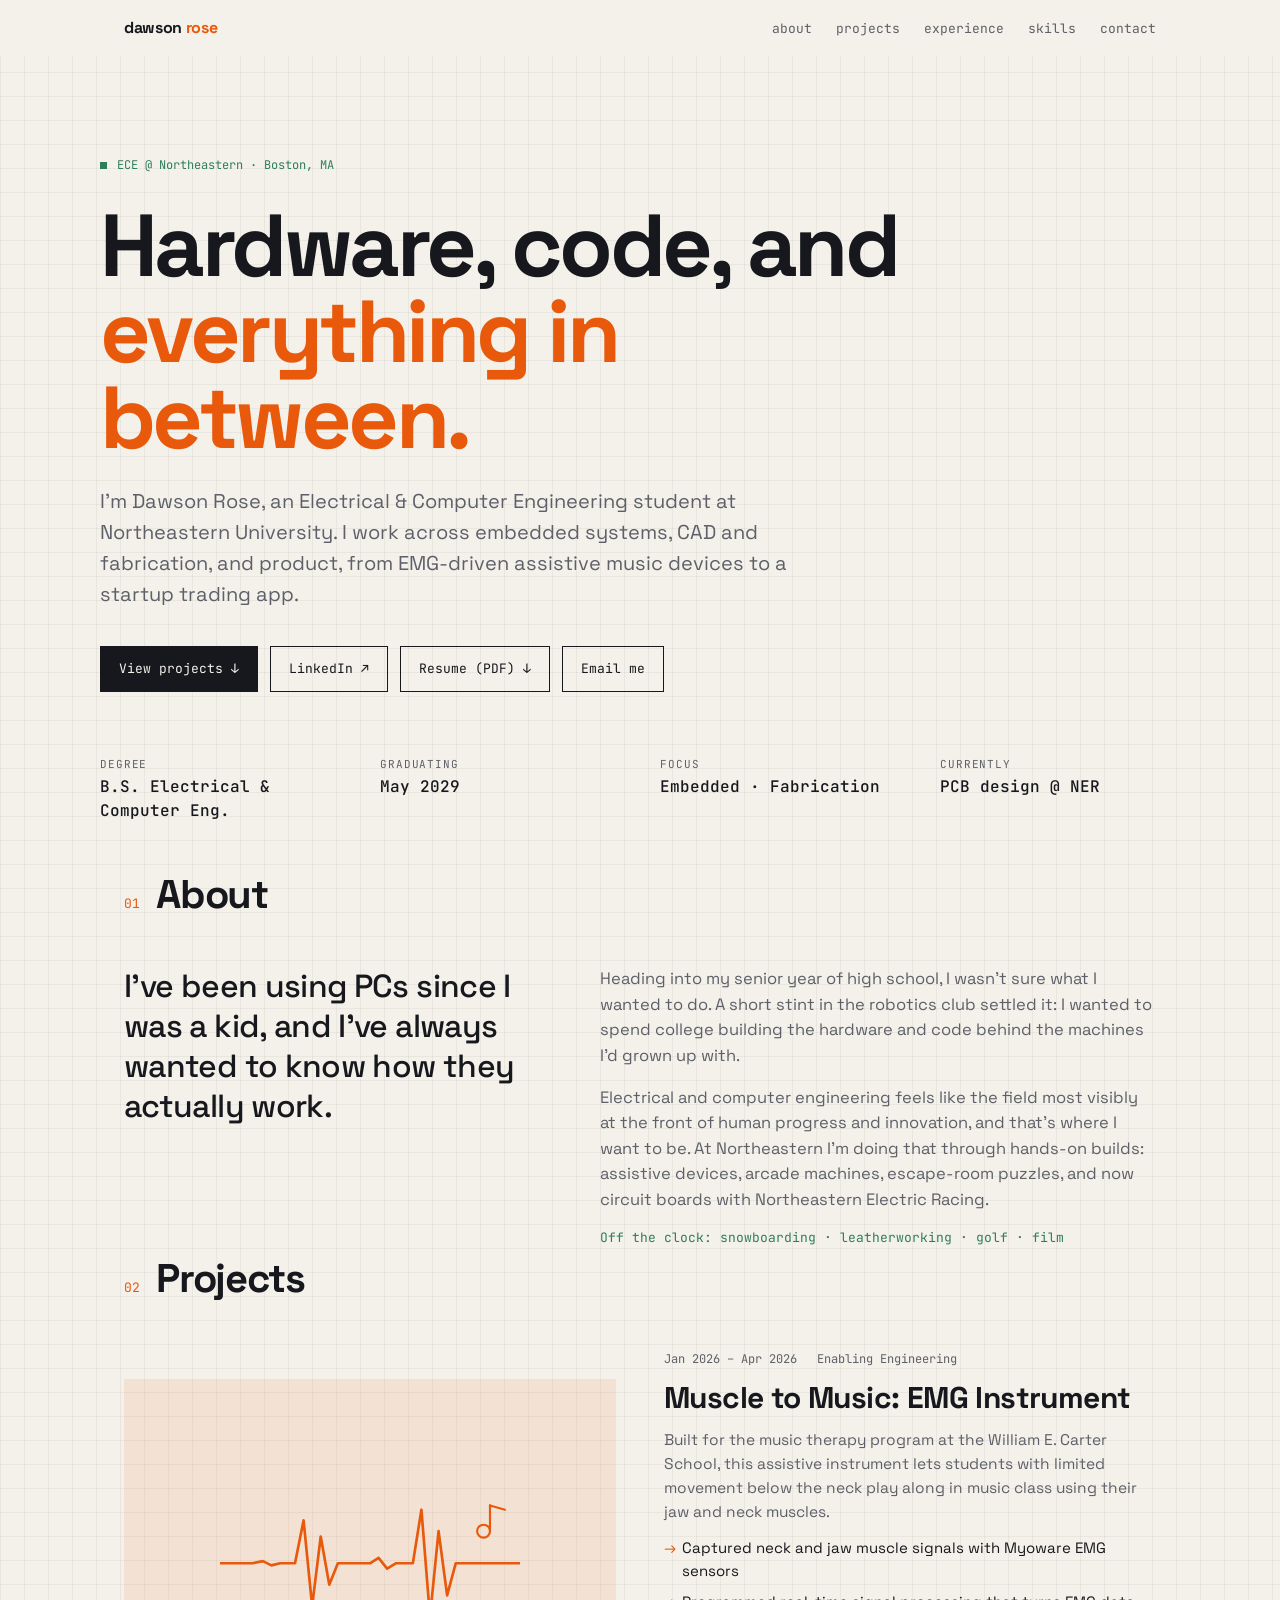
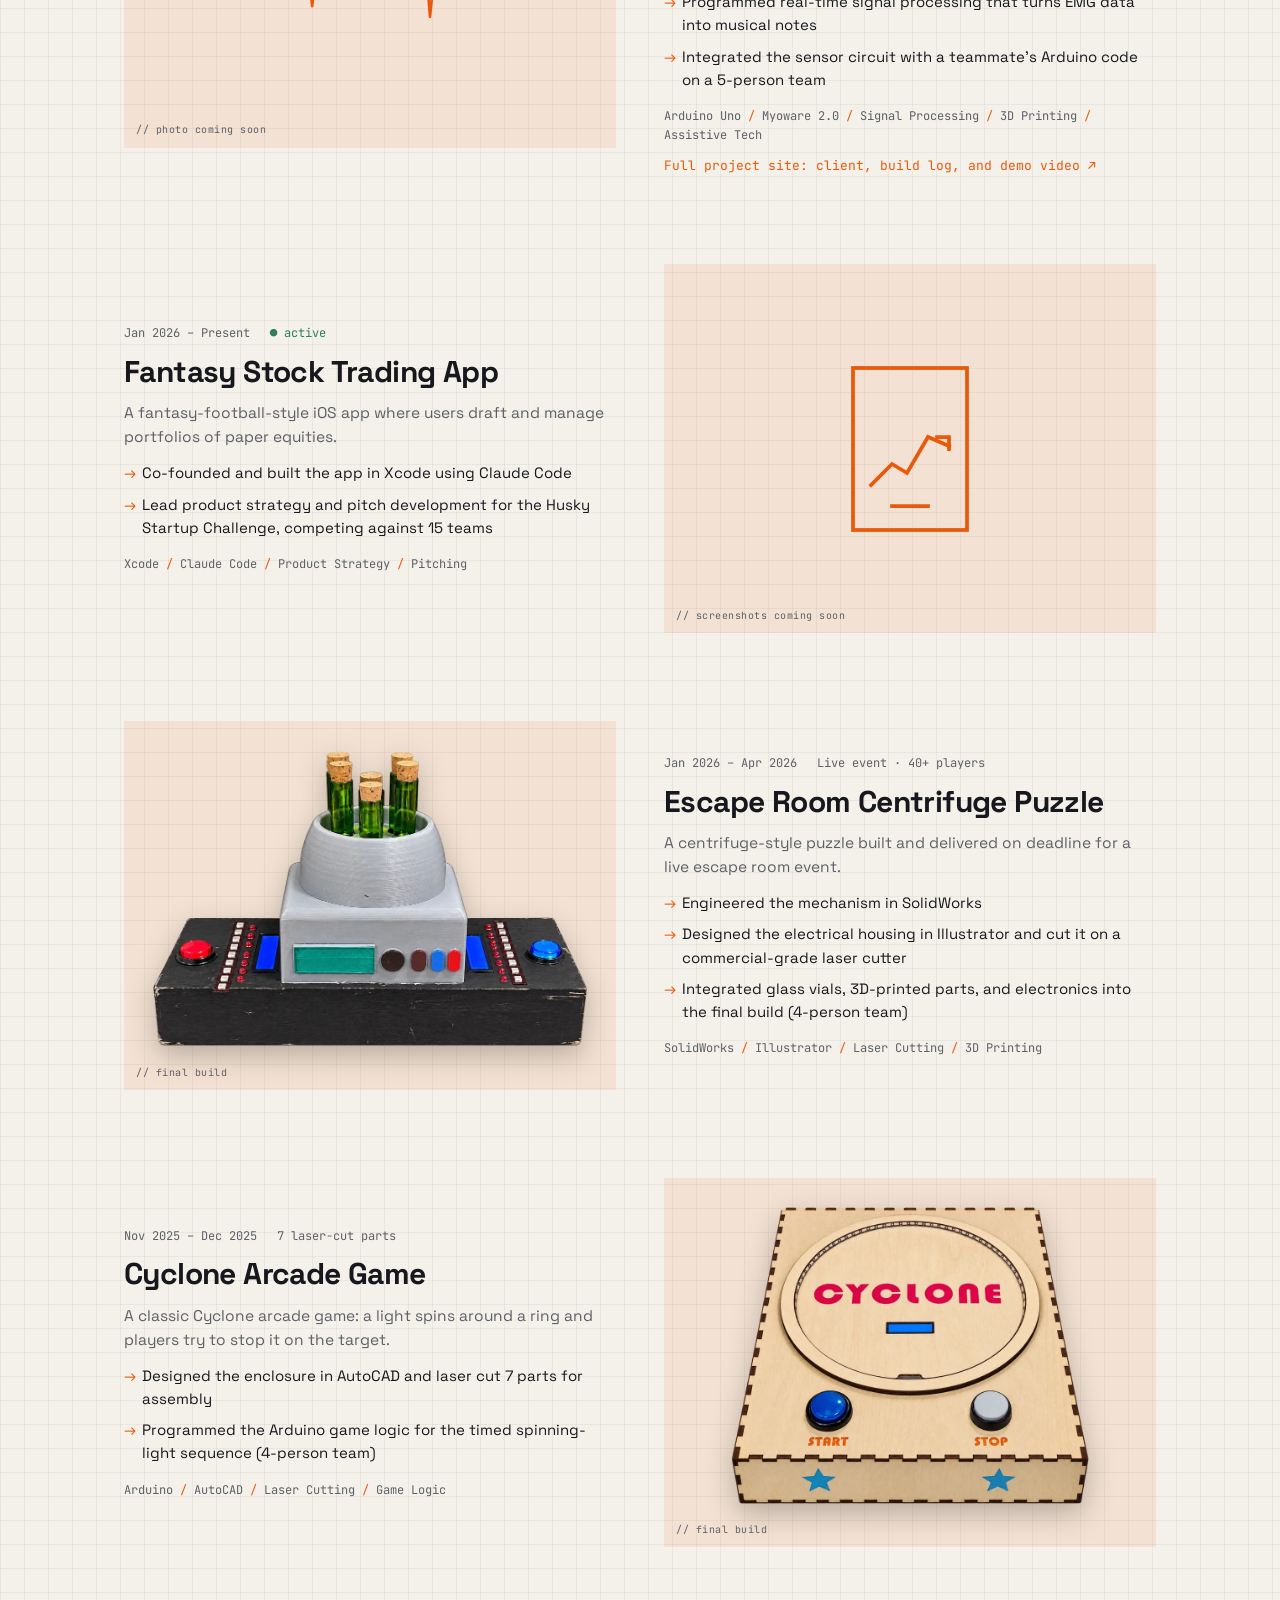
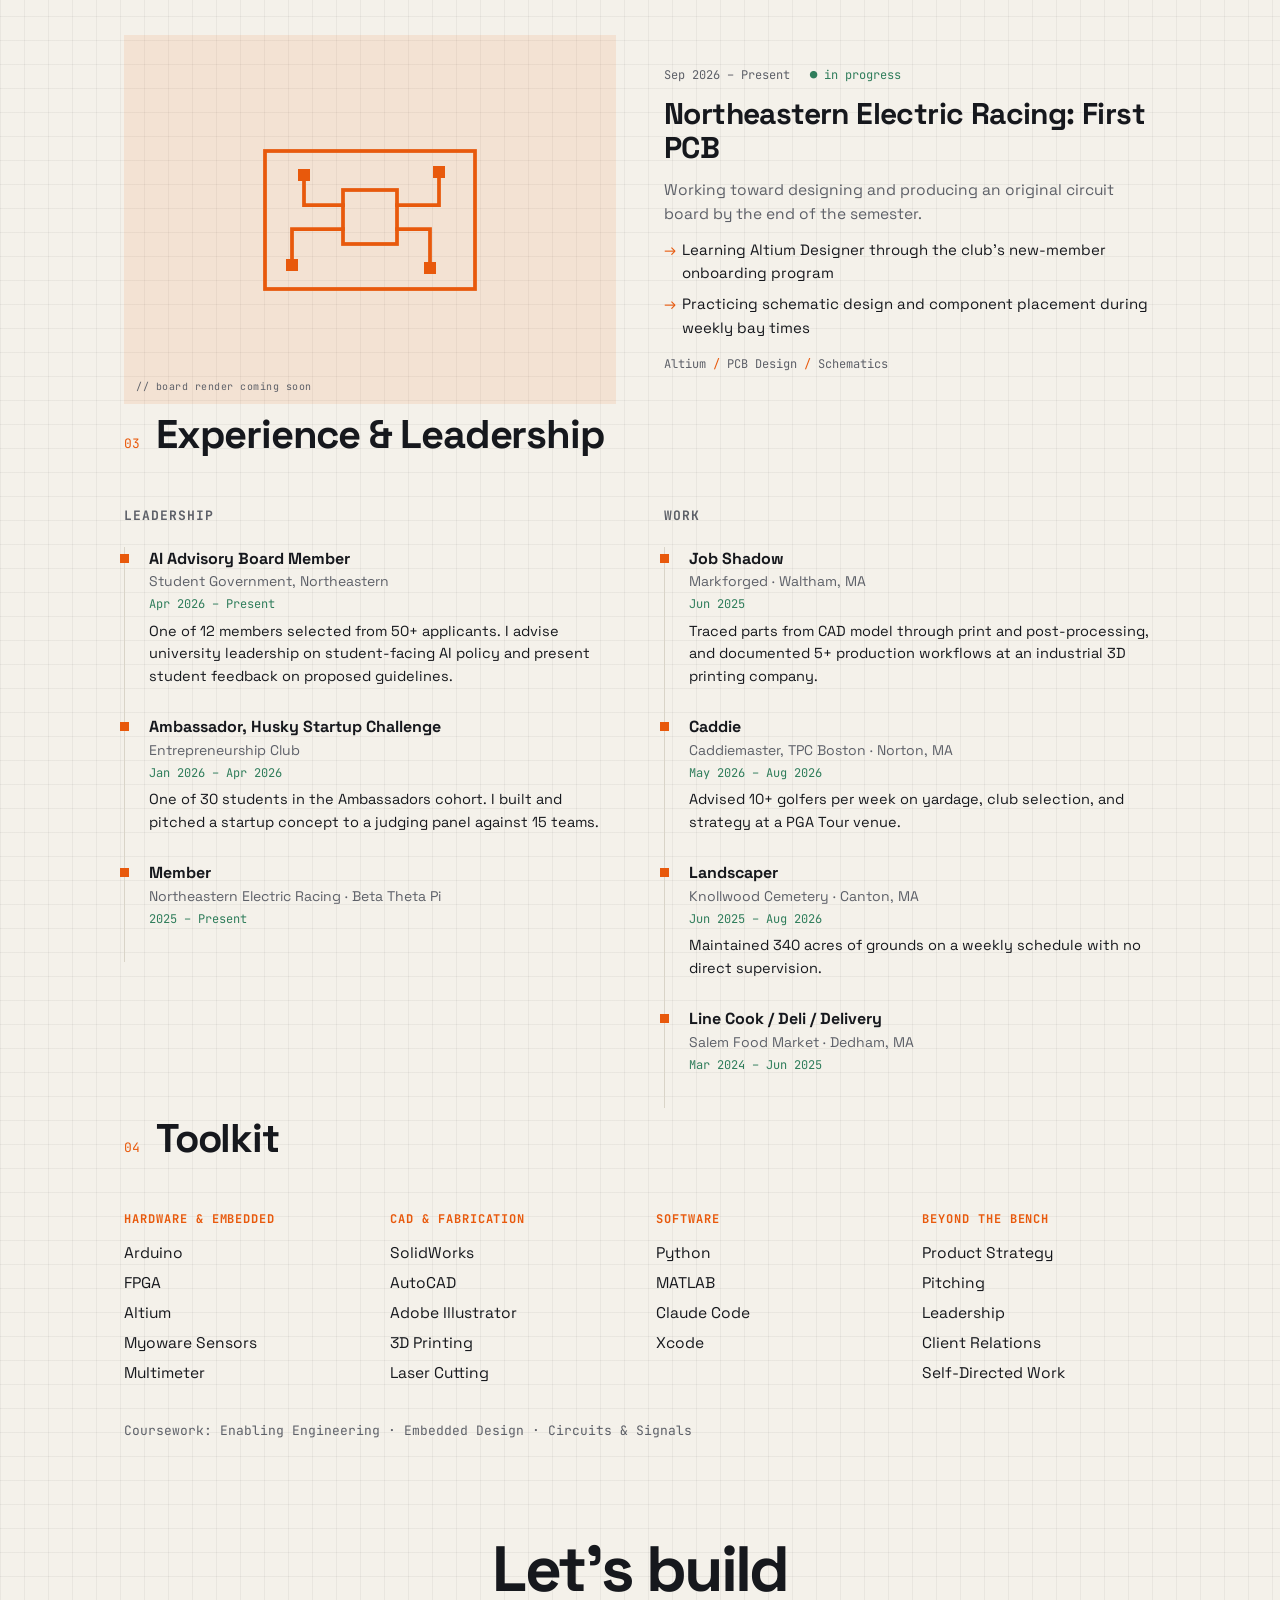
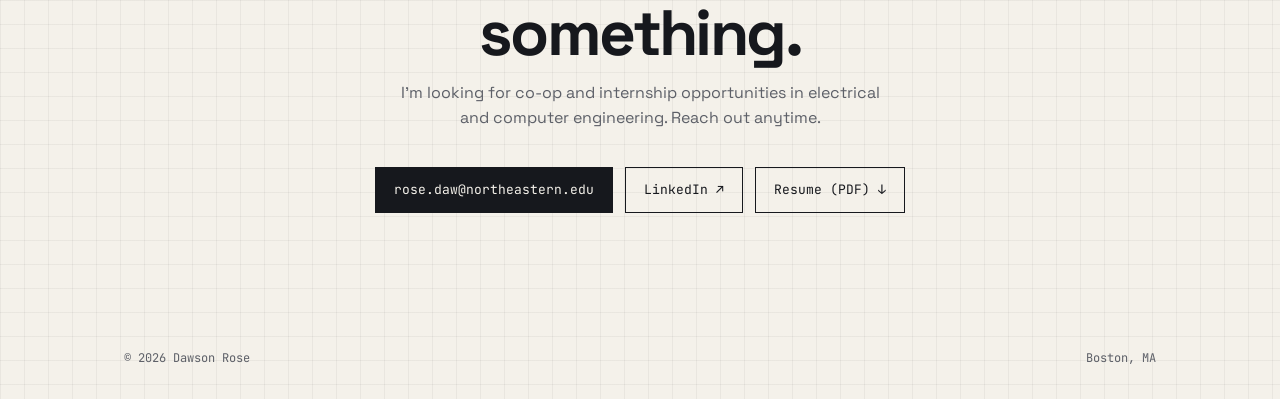
==== index.html @ 271b90ef "Replace centrifuge photo with a clean product shot Co-Authored-By: Claude Opus 5.5 <noreply@anthropi" ====
<!doctype html>
<html lang="en">
<head>
<meta charset="utf-8">
<meta name="viewport" content="width=device-width, initial-scale=1">
<title>Dawson Rose — Portfolio</title>
<meta name="description" content="Dawson Rose — Electrical & Computer Engineering student at Northeastern University. Projects in embedded systems, fabrication, and product.">
<link rel="preconnect" href="https://fonts.googleapis.com">
<link rel="preconnect" href="https://fonts.gstatic.com" crossorigin>
<link href="https://fonts.googleapis.com/css2?family=Space+Grotesk:wght@400;500;700&family=JetBrains+Mono:wght@400;500&display=swap" rel="stylesheet">
<style>
  :root {
    --paper: #f4f1ea;
    --ink: #16181d;
    --muted: #5d6068;
    --line: #d9d4c8;
    --grid: rgba(22, 24, 29, 0.05);
    --accent: #e8590c;
    --accent-soft: rgba(232, 89, 12, 0.1);
    --trace: #2f7d5b;
  }
  @media (prefers-color-scheme: dark) {
    :root {
      --paper: #121418;
      --ink: #ece9e2;
      --muted: #9a9ca3;
      --line: #2a2d34;
      --grid: rgba(236, 233, 226, 0.04);
      --accent: #ff7a2e;
      --accent-soft: rgba(255, 122, 46, 0.12);
      --trace: #5cc495;
    }
  }

  * { box-sizing: border-box; margin: 0; padding: 0; border-radius: 0; }
  html { scroll-behavior: smooth; }
  body {
    font-family: "Space Grotesk", system-ui, sans-serif;
    color: var(--ink);
    background-color: var(--paper);
    background-image:
      linear-gradient(var(--grid) 1px, transparent 1px),
      linear-gradient(90deg, var(--grid) 1px, transparent 1px);
    background-size: 24px 24px;
    line-height: 1.55;
    -webkit-font-smoothing: antialiased;
  }
  .mono { font-family: "JetBrains Mono", ui-monospace, monospace; }
  a { color: inherit; }
  .wrap { max-width: 1080px; margin: 0 auto; padding: 0 24px; }

  /* Nav */
  nav {
    position: sticky; top: 0; z-index: 10;
    background: color-mix(in srgb, var(--paper) 88%, transparent);
    backdrop-filter: blur(8px);
  }
  nav .wrap { display: flex; justify-content: space-between; align-items: center; height: 56px; }
  nav .logo { font-weight: 700; text-decoration: none; letter-spacing: -0.02em; }
  nav .logo span { color: var(--accent); }
  nav ul { list-style: none; display: flex; gap: 24px; }
  nav ul a { text-decoration: none; font-size: 13px; color: var(--muted); }
  nav ul a:hover { color: var(--accent); }

  /* Hero */
  .hero { padding: 96px 0 40px; }
  .tag { display: inline-flex; align-items: center; gap: 10px; font-size: 12px; color: var(--trace); margin-bottom: 28px; }
  .tag::before { content: ""; width: 7px; height: 7px; background: var(--trace); animation: blink 2s infinite; }
  @keyframes blink { 50% { opacity: 0.25; } }
  h1 {
    font-size: clamp(44px, 8vw, 88px); line-height: 0.98;
    letter-spacing: -0.04em; font-weight: 700; max-width: 14ch;
  }
  h1 em { font-style: normal; color: var(--accent); }
  .hero p.lede { font-size: clamp(17px, 2vw, 20px); color: var(--muted); max-width: 58ch; margin-top: 24px; }
  .cta { display: flex; flex-wrap: wrap; gap: 12px; margin-top: 36px; }
  .btn {
    font-family: "JetBrains Mono", monospace; font-size: 13px;
    padding: 12px 18px; border: 1.5px solid var(--ink);
    text-decoration: none; transition: transform .15s, box-shadow .15s;
  }
  .btn.primary { background: var(--ink); color: var(--paper); }
  .btn:hover { transform: translate(-2px, -2px); box-shadow: 3px 3px 0 var(--accent); }

  .specs { display: grid; grid-template-columns: repeat(auto-fit, minmax(170px, 1fr)); gap: 20px 40px; margin-top: 64px; }
  .specs dt { font-size: 11px; text-transform: uppercase; letter-spacing: .08em; color: var(--muted); }
  .specs dd { font-weight: 500; margin-top: 2px; }

  /* Sections: no dividers, the heading carries each transition */
  section { padding: 64px 0; }
  .sec-head { display: flex; align-items: baseline; gap: 16px; margin-bottom: 40px; }
  .sec-head .num { color: var(--accent); font-size: 13px; }
  .sec-head h2 { font-size: clamp(28px, 4vw, 40px); letter-spacing: -0.03em; }

  /* About */
  .about { display: grid; grid-template-columns: 1fr 1.3fr; gap: 48px; align-items: start; }
  .about-lead { font-size: clamp(24px, 3vw, 32px); line-height: 1.25; letter-spacing: -0.02em; font-weight: 500; }
  .about-body { display: flex; flex-direction: column; gap: 16px; color: var(--muted); font-size: 16.5px; }
  .about-off { font-size: 13px; color: var(--trace); }

  /* Projects: open rows that alternate image side */
  .projects { display: flex; flex-direction: column; gap: 88px; }
  .project { display: grid; grid-template-columns: 1fr 1fr; gap: 48px; align-items: center; }
  .project:nth-child(even) .visual { order: 2; }

  .visual {
    aspect-ratio: 4 / 3; position: relative;
    background: var(--accent-soft);
    display: grid; place-items: center; overflow: hidden;
  }
  .visual svg { width: 62%; max-width: 300px; height: auto; color: var(--accent); }
  .visual img.photo {
    position: absolute; inset: 0; width: 100%; height: 100%; object-fit: contain; padding: 20px 20px 34px;
    filter: drop-shadow(0 10px 14px rgba(0, 0, 0, 0.25));
  }
  .visual .ph {
    position: absolute; bottom: 10px; left: 12px;
    font-size: 10px; color: var(--muted); letter-spacing: .05em;
  }

  .body { display: flex; flex-direction: column; gap: 12px; }
  .meta { display: flex; gap: 20px; font-size: 12px; color: var(--muted); }
  .meta .status { color: var(--trace); }
  .project h3 { font-size: clamp(24px, 3vw, 30px); letter-spacing: -0.02em; line-height: 1.15; }
  .project p { color: var(--muted); font-size: 15.5px; }
  .project ul { list-style: none; display: flex; flex-direction: column; gap: 8px; font-size: 15px; }
  .project li { padding-left: 18px; position: relative; }
  .project li::before { content: "→"; position: absolute; left: 0; color: var(--accent); }
  .tools { font-size: 12px; color: var(--muted); padding-top: 4px; }
  .tools span + span::before { content: " / "; color: var(--accent); }

  .more { font-size: 13px; color: var(--accent); text-decoration: none; }
  .more:hover { text-decoration: underline; }

  /* Timeline */
  .cols { display: grid; grid-template-columns: 1fr 1fr; gap: 48px; }
  .cols h3.col-title { font-size: 13px; text-transform: uppercase; letter-spacing: .08em; color: var(--muted); margin-bottom: 20px; }
  .timeline { list-style: none; border-left: 1.5px solid var(--line); }
  .timeline li { position: relative; padding: 0 0 28px 24px; }
  .timeline li::before {
    content: ""; position: absolute; left: -5.5px; top: 7px;
    width: 9px; height: 9px; background: var(--accent);
  }
  .timeline .role { font-weight: 700; }
  .timeline .org { color: var(--muted); font-size: 14px; }
  .timeline .when { font-size: 12px; color: var(--trace); margin: 2px 0 6px; }
  .timeline p { font-size: 14.5px; }

  /* Skills */
  .skills { display: grid; grid-template-columns: repeat(4, 1fr); gap: 32px; }
  .skills h3 { font-size: 12px; text-transform: uppercase; letter-spacing: .08em; color: var(--accent); margin-bottom: 12px; }
  .skills ul { list-style: none; display: flex; flex-direction: column; gap: 6px; font-size: 15.5px; }

  /* Contact */
  .contact { text-align: center; padding: 96px 0 112px; }
  .contact h2 { font-size: clamp(36px, 6vw, 64px); letter-spacing: -0.04em; line-height: 1; }
  .contact p { color: var(--muted); margin: 16px auto 32px; max-width: 48ch; }
  .contact .cta { justify-content: center; }
  footer { padding: 24px 0 32px; font-size: 12px; color: var(--muted); }
  footer .wrap { display: flex; justify-content: space-between; flex-wrap: wrap; gap: 8px; }

  /* Reveal */
  .reveal { opacity: 0; transform: translateY(16px); transition: opacity .6s, transform .6s; }
  .reveal.in { opacity: 1; transform: none; }
  @media (prefers-reduced-motion: reduce) {
    .reveal { opacity: 1; transform: none; transition: none; }
    .tag::before { animation: none; }
  }

  @media (max-width: 760px) {
    nav ul { gap: 14px; }
    nav ul li.hide-sm { display: none; }
    .hero { padding: 64px 0 24px; }
    section { padding: 48px 0; }
    .cols, .about, .project { grid-template-columns: 1fr; }
    .about, .project { gap: 20px; }
    .projects { gap: 56px; }
    .project:nth-child(even) .visual { order: 0; }
    .specs { gap: 16px 32px; }
    .skills { grid-template-columns: repeat(2, 1fr); gap: 28px 20px; }
    .wrap { padding: 0 16px; }
  }
</style>
</head>
<body>

<nav>
  <div class="wrap">
    <a href="#top" class="logo">dawson <span>rose</span></a>
    <ul class="mono">
      <li class="hide-sm"><a href="#about">about</a></li>
      <li><a href="#projects">projects</a></li>
      <li class="hide-sm"><a href="#experience">experience</a></li>
      <li class="hide-sm"><a href="#skills">skills</a></li>
      <li><a href="#contact">contact</a></li>
    </ul>
  </div>
</nav>

<header class="hero wrap" id="top">
  <div class="tag mono">ECE @ Northeastern · Boston, MA</div>
  <h1>Hardware, code, and <em>everything in between.</em></h1>
  <p class="lede">I'm Dawson Rose, an Electrical &amp; Computer Engineering student at Northeastern University. I work across embedded systems, CAD and fabrication, and product, from EMG-driven assistive music devices to a startup trading app.</p>
  <div class="cta">
    <a class="btn primary" href="#projects">View projects ↓</a>
    <a class="btn" href="https://www.linkedin.com/in/dawson-rose-nu/" target="_blank" rel="noopener">LinkedIn ↗</a>
    <a class="btn" href="Dawson_Rose_Resume.pdf" target="_blank" rel="noopener">Resume (PDF) ↓</a>
    <a class="btn" href="mailto:rose.daw@northeastern.edu">Email me</a>
  </div>

  <dl class="specs mono">
    <div><dt>Degree</dt><dd>B.S. Electrical &amp; Computer Eng.</dd></div>
    <div><dt>Graduating</dt><dd>May 2029</dd></div>
    <div><dt>Focus</dt><dd>Embedded · Fabrication</dd></div>
    <div><dt>Currently</dt><dd>PCB design @ NER</dd></div>
  </dl>
</header>

<main>
<section id="about" class="wrap">
  <div class="sec-head"><span class="num mono">01</span><h2>About</h2></div>
  <div class="about reveal">
    <p class="about-lead">I've been using PCs since I was a kid, and I've always wanted to know how they actually work.</p>
    <div class="about-body">
      <p>Heading into my senior year of high school, I wasn't sure what I wanted to do. A short stint in the robotics club settled it: I wanted to spend college building the hardware and code behind the machines I'd grown up with.</p>
      <p>Electrical and computer engineering feels like the field most visibly at the front of human progress and innovation, and that's where I want to be. At Northeastern I'm doing that through hands-on builds: assistive devices, arcade machines, escape-room puzzles, and now circuit boards with Northeastern Electric Racing.</p>
      <p class="mono about-off">Off the clock: snowboarding · leatherworking · golf · film</p>
    </div>
  </div>
</section>

<section id="projects" class="wrap">
  <div class="sec-head"><span class="num mono">02</span><h2>Projects</h2></div>

  <div class="projects">

    <!-- EMG -->
    <article class="project reveal">
      <div class="visual">
        <!-- Replace with: <img class="photo" src="img/emg.jpg" alt="..."> -->
        <svg viewBox="0 0 280 120" fill="none" stroke="currentColor" stroke-width="2.5" stroke-linecap="round" stroke-linejoin="round" aria-hidden="true">
          <polyline points="0,60 30,60 40,58 48,62 56,60 70,60 78,20 86,100 94,35 102,80 110,60 140,60 148,55 156,65 164,60 180,60 188,10 196,110 204,30 212,90 220,60 250,60 280,60"/>
          <g stroke-width="2"><circle cx="246" cy="30" r="6"/><line x1="252" y1="30" x2="252" y2="6"/><line x1="252" y1="6" x2="266" y2="10"/></g>
        </svg>
        <span class="ph mono">// photo coming soon</span>
      </div>
      <div class="body">
        <div class="meta mono"><span>Jan 2026 – Apr 2026</span><span>Enabling Engineering</span></div>
        <h3>Muscle to Music: EMG Instrument</h3>
        <p>Built for the music therapy program at the William E. Carter School, this assistive instrument lets students with limited movement below the neck play along in music class using their jaw and neck muscles.</p>
        <ul>
          <li>Captured neck and jaw muscle signals with Myoware EMG sensors</li>
          <li>Programmed real-time signal processing that turns EMG data into musical notes</li>
          <li>Integrated the sensor circuit with a teammate's Arduino code on a 5-person team</li>
        </ul>
        <div class="tools mono"><span>Arduino Uno</span><span>Myoware 2.0</span><span>Signal Processing</span><span>3D Printing</span><span>Assistive Tech</span></div>
        <a class="more mono" href="https://sites.google.com/husky.neu.edu/muscletomusic/home" target="_blank" rel="noopener">Full project site: client, build log, and demo video ↗</a>
      </div>
    </article>

    <!-- Fantasy Stock -->
    <article class="project reveal">
      <div class="visual">
        <svg viewBox="0 0 200 120" fill="none" stroke="currentColor" stroke-width="2.5" stroke-linecap="square" stroke-linejoin="miter" aria-hidden="true">
          <rect x="62" y="6" width="76" height="108"/>
          <polyline points="74,84 88,70 98,76 112,52 126,58"/>
          <polyline points="118,52 126,52 126,60"/>
          <line x1="88" y1="98" x2="112" y2="98"/>
        </svg>
        <span class="ph mono">// screenshots coming soon</span>
      </div>
      <div class="body">
        <div class="meta mono"><span>Jan 2026 – Present</span><span class="status">● active</span></div>
        <h3>Fantasy Stock Trading App</h3>
        <p>A fantasy-football-style iOS app where users draft and manage portfolios of paper equities.</p>
        <ul>
          <li>Co-founded and built the app in Xcode using Claude Code</li>
          <li>Lead product strategy and pitch development for the Husky Startup Challenge, competing against 15 teams</li>
        </ul>
        <div class="tools mono"><span>Xcode</span><span>Claude Code</span><span>Product Strategy</span><span>Pitching</span></div>
      </div>
    </article>

    <!-- Centrifuge -->
    <article class="project reveal">
      <div class="visual">
        <img class="photo" src="img/centrifuge.webp" alt="Centrifuge puzzle: a gray 3D-printed centrifuge holding six corked green vials, on a control unit with a display and buttons, mounted on a black base with red and blue buttons and LED columns">
        <span class="ph mono">// final build</span>
      </div>
      <div class="body">
        <div class="meta mono"><span>Jan 2026 – Apr 2026</span><span>Live event · 40+ players</span></div>
        <h3>Escape Room Centrifuge Puzzle</h3>
        <p>A centrifuge-style puzzle built and delivered on deadline for a live escape room event.</p>
        <ul>
          <li>Engineered the mechanism in SolidWorks</li>
          <li>Designed the electrical housing in Illustrator and cut it on a commercial-grade laser cutter</li>
          <li>Integrated glass vials, 3D-printed parts, and electronics into the final build (4-person team)</li>
        </ul>
        <div class="tools mono"><span>SolidWorks</span><span>Illustrator</span><span>Laser Cutting</span><span>3D Printing</span></div>
      </div>
    </article>

    <!-- Cyclone -->
    <article class="project reveal">
      <div class="visual">
        <img class="photo" src="img/cyclone.webp" alt="Cyclone arcade game: a laser-cut wooden box with finger-jointed edges, a ring of LEDs around the CYCLONE logo, a small display, and blue Start and gray Stop buttons">
        <span class="ph mono">// final build</span>
      </div>
      <div class="body">
        <div class="meta mono"><span>Nov 2025 – Dec 2025</span><span>7 laser-cut parts</span></div>
        <h3>Cyclone Arcade Game</h3>
        <p>A classic Cyclone arcade game: a light spins around a ring and players try to stop it on the target.</p>
        <ul>
          <li>Designed the enclosure in AutoCAD and laser cut 7 parts for assembly</li>
          <li>Programmed the Arduino game logic for the timed spinning-light sequence (4-person team)</li>
        </ul>
        <div class="tools mono"><span>Arduino</span><span>AutoCAD</span><span>Laser Cutting</span><span>Game Logic</span></div>
      </div>
    </article>

    <!-- NER -->
    <article class="project reveal">
      <div class="visual">
        <svg viewBox="0 0 200 120" fill="none" stroke="currentColor" stroke-width="2.5" stroke-linecap="square" stroke-linejoin="miter" aria-hidden="true">
          <rect x="30" y="14" width="140" height="92"/>
          <rect x="82" y="40" width="36" height="36"/>
          <polyline points="82,50 56,50 56,30"/><polyline points="82,66 48,66 48,90"/>
          <polyline points="118,50 146,50 146,28"/><polyline points="118,66 140,66 140,92"/>
          <g fill="currentColor" stroke="none"><rect x="52" y="26" width="8" height="8"/><rect x="44" y="86" width="8" height="8"/><rect x="142" y="24" width="8" height="8"/><rect x="136" y="88" width="8" height="8"/></g>
        </svg>
        <span class="ph mono">// board render coming soon</span>
      </div>
      <div class="body">
        <div class="meta mono"><span>Sep 2026 – Present</span><span class="status">● in progress</span></div>
        <h3>Northeastern Electric Racing: First PCB</h3>
        <p>Working toward designing and producing an original circuit board by the end of the semester.</p>
        <ul>
          <li>Learning Altium Designer through the club's new-member onboarding program</li>
          <li>Practicing schematic design and component placement during weekly bay times</li>
        </ul>
        <div class="tools mono"><span>Altium</span><span>PCB Design</span><span>Schematics</span></div>
      </div>
    </article>

  </div>
</section>

<section id="experience" class="wrap">
  <div class="sec-head"><span class="num mono">03</span><h2>Experience &amp; Leadership</h2></div>
  <div class="cols">
    <div class="reveal">
      <h3 class="col-title mono">Leadership</h3>
      <ul class="timeline">
        <li>
          <div class="role">AI Advisory Board Member</div>
          <div class="org">Student Government, Northeastern</div>
          <div class="when mono">Apr 2026 – Present</div>
          <p>One of 12 members selected from 50+ applicants. I advise university leadership on student-facing AI policy and present student feedback on proposed guidelines.</p>
        </li>
        <li>
          <div class="role">Ambassador, Husky Startup Challenge</div>
          <div class="org">Entrepreneurship Club</div>
          <div class="when mono">Jan 2026 – Apr 2026</div>
          <p>One of 30 students in the Ambassadors cohort. I built and pitched a startup concept to a judging panel against 15 teams.</p>
        </li>
        <li>
          <div class="role">Member</div>
          <div class="org">Northeastern Electric Racing · Beta Theta Pi</div>
          <div class="when mono">2025 – Present</div>
        </li>
      </ul>
    </div>
    <div class="reveal">
      <h3 class="col-title mono">Work</h3>
      <ul class="timeline">
        <li>
          <div class="role">Job Shadow</div>
          <div class="org">Markforged · Waltham, MA</div>
          <div class="when mono">Jun 2025</div>
          <p>Traced parts from CAD model through print and post-processing, and documented 5+ production workflows at an industrial 3D printing company.</p>
        </li>
        <li>
          <div class="role">Caddie</div>
          <div class="org">Caddiemaster, TPC Boston · Norton, MA</div>
          <div class="when mono">May 2026 – Aug 2026</div>
          <p>Advised 10+ golfers per week on yardage, club selection, and strategy at a PGA Tour venue.</p>
        </li>
        <li>
          <div class="role">Landscaper</div>
          <div class="org">Knollwood Cemetery · Canton, MA</div>
          <div class="when mono">Jun 2025 – Aug 2026</div>
          <p>Maintained 340 acres of grounds on a weekly schedule with no direct supervision.</p>
        </li>
        <li>
          <div class="role">Line Cook / Deli / Delivery</div>
          <div class="org">Salem Food Market · Dedham, MA</div>
          <div class="when mono">Mar 2024 – Jun 2025</div>
        </li>
      </ul>
    </div>
  </div>
</section>

<section id="skills" class="wrap">
  <div class="sec-head"><span class="num mono">04</span><h2>Toolkit</h2></div>
  <div class="skills reveal">
    <div>
      <h3 class="mono">Hardware &amp; Embedded</h3>
      <ul><li>Arduino</li><li>FPGA</li><li>Altium</li><li>Myoware Sensors</li><li>Multimeter</li></ul>
    </div>
    <div>
      <h3 class="mono">CAD &amp; Fabrication</h3>
      <ul><li>SolidWorks</li><li>AutoCAD</li><li>Adobe Illustrator</li><li>3D Printing</li><li>Laser Cutting</li></ul>
    </div>
    <div>
      <h3 class="mono">Software</h3>
      <ul><li>Python</li><li>MATLAB</li><li>Claude Code</li><li>Xcode</li></ul>
    </div>
    <div>
      <h3 class="mono">Beyond the Bench</h3>
      <ul><li>Product Strategy</li><li>Pitching</li><li>Leadership</li><li>Client Relations</li><li>Self-Directed Work</li></ul>
    </div>
  </div>
  <p class="mono" style="margin-top:36px;font-size:13px;color:var(--muted)">Coursework: Enabling Engineering · Embedded Design · Circuits &amp; Signals</p>
</section>

<section id="contact" class="contact wrap">
  <h2>Let's build<br>something.</h2>
  <p>I'm looking for co-op and internship opportunities in electrical and computer engineering. Reach out anytime.</p>
  <div class="cta">
    <a class="btn primary" href="mailto:rose.daw@northeastern.edu">rose.daw@northeastern.edu</a>
    <a class="btn" href="https://www.linkedin.com/in/dawson-rose-nu/" target="_blank" rel="noopener">LinkedIn ↗</a>
    <a class="btn" href="Dawson_Rose_Resume.pdf" target="_blank" rel="noopener">Resume (PDF) ↓</a>
  </div>
</section>
</main>

<footer>
  <div class="wrap mono"><span>© 2026 Dawson Rose</span><span>Boston, MA</span></div>
</footer>

<script>
  // Fade sections in on scroll
  const io = new IntersectionObserver(entries => {
    entries.forEach(e => { if (e.isIntersecting) { e.target.classList.add('in'); io.unobserve(e.target); } });
  }, { threshold: 0.12 });
  document.querySelectorAll('.reveal').forEach(el => io.observe(el));
</script>
</body>
</html>
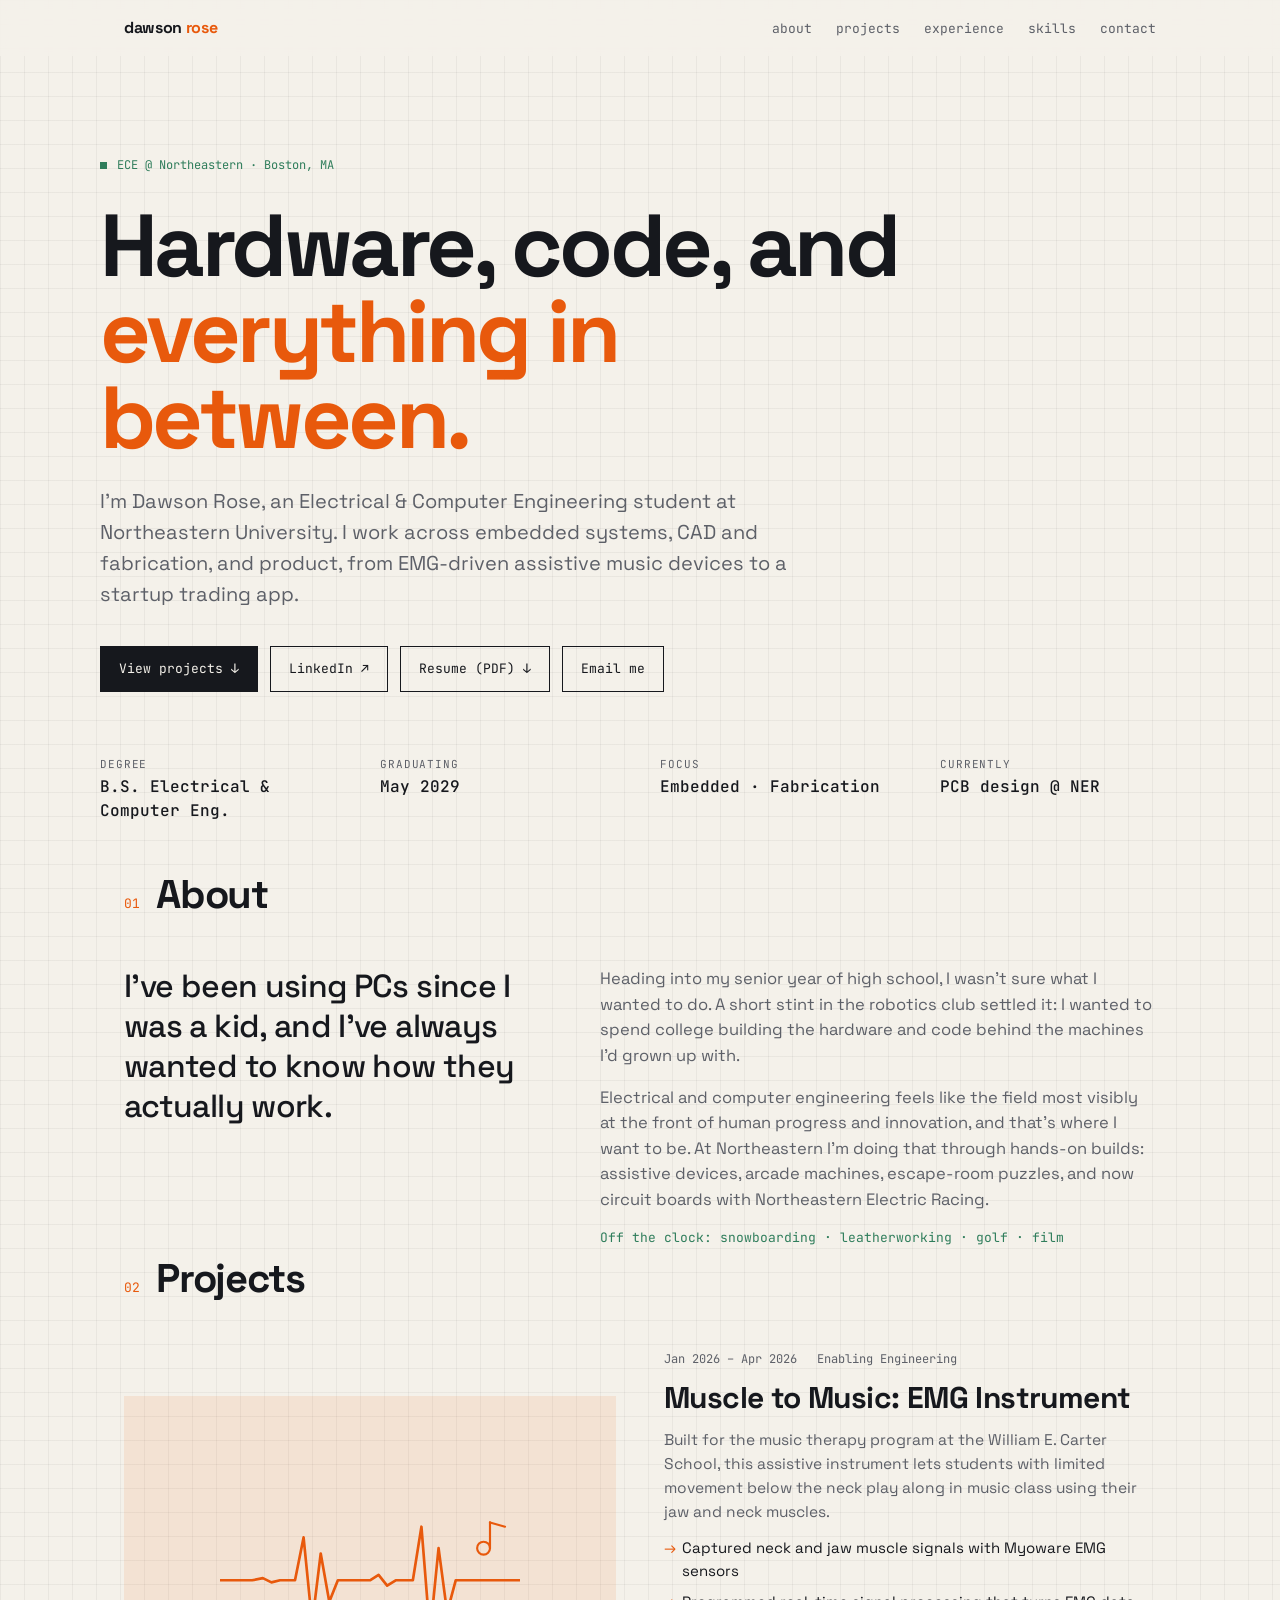
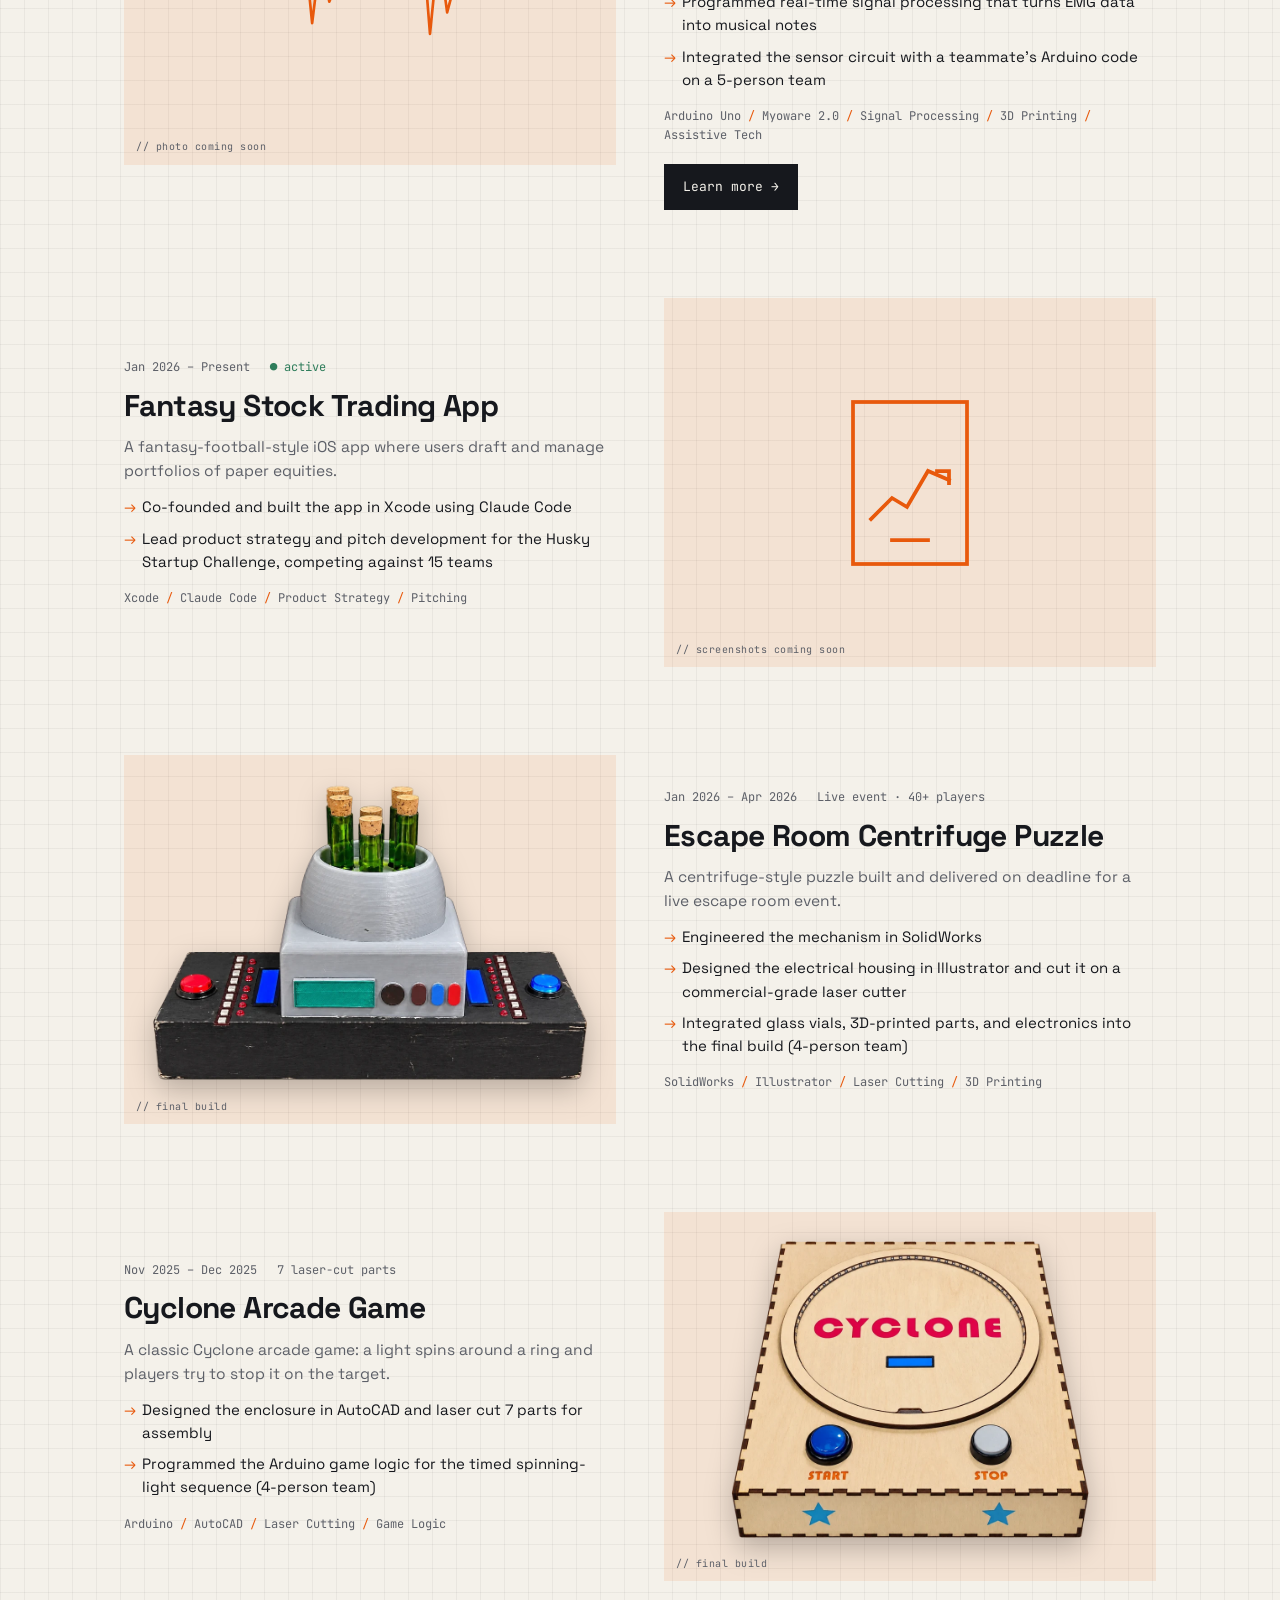
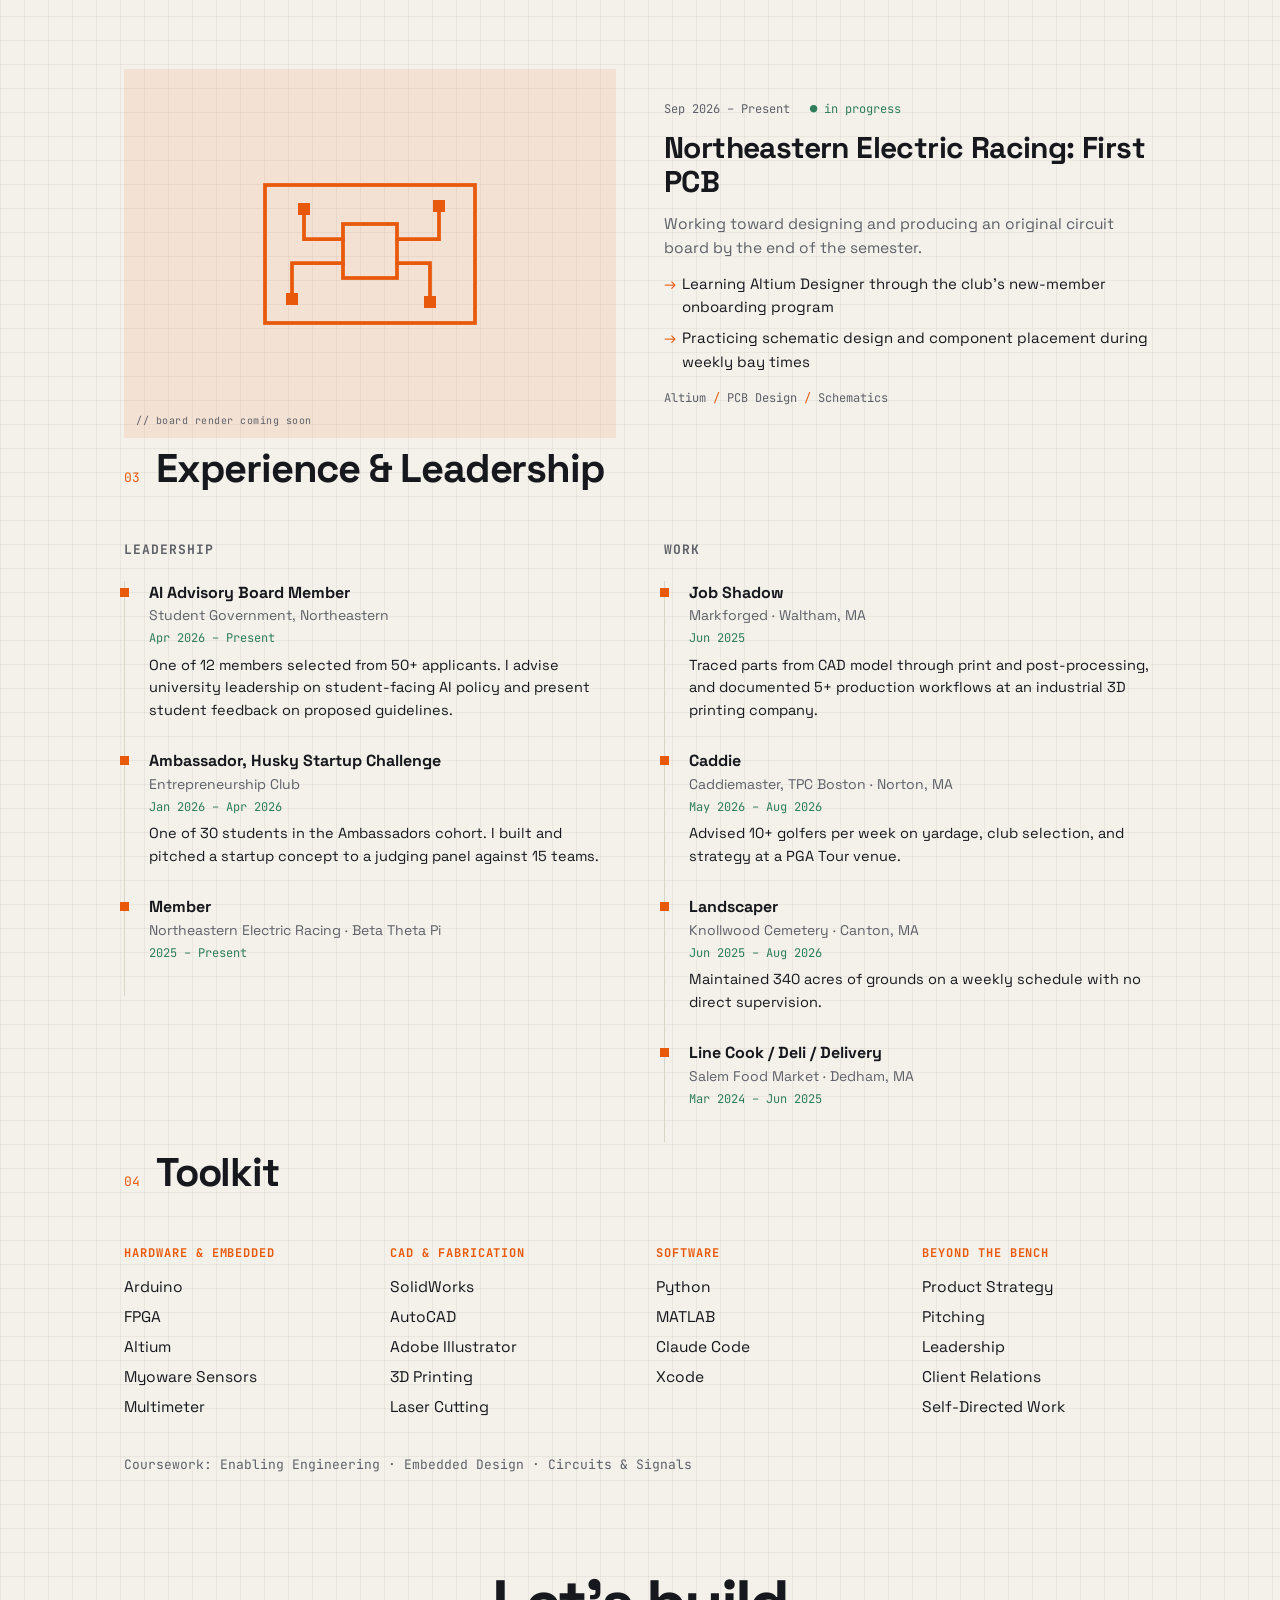
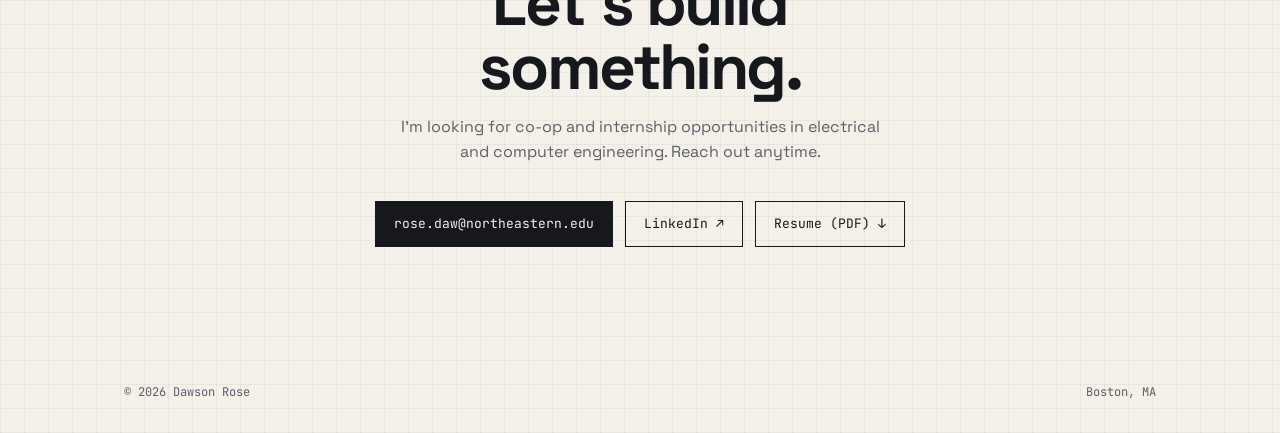
==== commit d2558b61: "Add Muscle to Music project page; move shared CSS to styles.css Co-Authored-By: Claude Opus 5.5 <nor" ====
--- a/index.html
+++ b/index.html
@@ -8,179 +8,7 @@
 <link rel="preconnect" href="https://fonts.googleapis.com">
 <link rel="preconnect" href="https://fonts.gstatic.com" crossorigin>
 <link href="https://fonts.googleapis.com/css2?family=Space+Grotesk:wght@400;500;700&family=JetBrains+Mono:wght@400;500&display=swap" rel="stylesheet">
-<style>
-  :root {
-    --paper: #f4f1ea;
-    --ink: #16181d;
-    --muted: #5d6068;
-    --line: #d9d4c8;
-    --grid: rgba(22, 24, 29, 0.05);
-    --accent: #e8590c;
-    --accent-soft: rgba(232, 89, 12, 0.1);
-    --trace: #2f7d5b;
-  }
-  @media (prefers-color-scheme: dark) {
-    :root {
-      --paper: #121418;
-      --ink: #ece9e2;
-      --muted: #9a9ca3;
-      --line: #2a2d34;
-      --grid: rgba(236, 233, 226, 0.04);
-      --accent: #ff7a2e;
-      --accent-soft: rgba(255, 122, 46, 0.12);
-      --trace: #5cc495;
-    }
-  }
-
-  * { box-sizing: border-box; margin: 0; padding: 0; border-radius: 0; }
-  html { scroll-behavior: smooth; }
-  body {
-    font-family: "Space Grotesk", system-ui, sans-serif;
-    color: var(--ink);
-    background-color: var(--paper);
-    background-image:
-      linear-gradient(var(--grid) 1px, transparent 1px),
-      linear-gradient(90deg, var(--grid) 1px, transparent 1px);
-    background-size: 24px 24px;
-    line-height: 1.55;
-    -webkit-font-smoothing: antialiased;
-  }
-  .mono { font-family: "JetBrains Mono", ui-monospace, monospace; }
-  a { color: inherit; }
-  .wrap { max-width: 1080px; margin: 0 auto; padding: 0 24px; }
-
-  /* Nav */
-  nav {
-    position: sticky; top: 0; z-index: 10;
-    background: color-mix(in srgb, var(--paper) 88%, transparent);
-    backdrop-filter: blur(8px);
-  }
-  nav .wrap { display: flex; justify-content: space-between; align-items: center; height: 56px; }
-  nav .logo { font-weight: 700; text-decoration: none; letter-spacing: -0.02em; }
-  nav .logo span { color: var(--accent); }
-  nav ul { list-style: none; display: flex; gap: 24px; }
-  nav ul a { text-decoration: none; font-size: 13px; color: var(--muted); }
-  nav ul a:hover { color: var(--accent); }
-
-  /* Hero */
-  .hero { padding: 96px 0 40px; }
-  .tag { display: inline-flex; align-items: center; gap: 10px; font-size: 12px; color: var(--trace); margin-bottom: 28px; }
-  .tag::before { content: ""; width: 7px; height: 7px; background: var(--trace); animation: blink 2s infinite; }
-  @keyframes blink { 50% { opacity: 0.25; } }
-  h1 {
-    font-size: clamp(44px, 8vw, 88px); line-height: 0.98;
-    letter-spacing: -0.04em; font-weight: 700; max-width: 14ch;
-  }
-  h1 em { font-style: normal; color: var(--accent); }
-  .hero p.lede { font-size: clamp(17px, 2vw, 20px); color: var(--muted); max-width: 58ch; margin-top: 24px; }
-  .cta { display: flex; flex-wrap: wrap; gap: 12px; margin-top: 36px; }
-  .btn {
-    font-family: "JetBrains Mono", monospace; font-size: 13px;
-    padding: 12px 18px; border: 1.5px solid var(--ink);
-    text-decoration: none; transition: transform .15s, box-shadow .15s;
-  }
-  .btn.primary { background: var(--ink); color: var(--paper); }
-  .btn:hover { transform: translate(-2px, -2px); box-shadow: 3px 3px 0 var(--accent); }
-
-  .specs { display: grid; grid-template-columns: repeat(auto-fit, minmax(170px, 1fr)); gap: 20px 40px; margin-top: 64px; }
-  .specs dt { font-size: 11px; text-transform: uppercase; letter-spacing: .08em; color: var(--muted); }
-  .specs dd { font-weight: 500; margin-top: 2px; }
-
-  /* Sections: no dividers, the heading carries each transition */
-  section { padding: 64px 0; }
-  .sec-head { display: flex; align-items: baseline; gap: 16px; margin-bottom: 40px; }
-  .sec-head .num { color: var(--accent); font-size: 13px; }
-  .sec-head h2 { font-size: clamp(28px, 4vw, 40px); letter-spacing: -0.03em; }
-
-  /* About */
-  .about { display: grid; grid-template-columns: 1fr 1.3fr; gap: 48px; align-items: start; }
-  .about-lead { font-size: clamp(24px, 3vw, 32px); line-height: 1.25; letter-spacing: -0.02em; font-weight: 500; }
-  .about-body { display: flex; flex-direction: column; gap: 16px; color: var(--muted); font-size: 16.5px; }
-  .about-off { font-size: 13px; color: var(--trace); }
-
-  /* Projects: open rows that alternate image side */
-  .projects { display: flex; flex-direction: column; gap: 88px; }
-  .project { display: grid; grid-template-columns: 1fr 1fr; gap: 48px; align-items: center; }
-  .project:nth-child(even) .visual { order: 2; }
-
-  .visual {
-    aspect-ratio: 4 / 3; position: relative;
-    background: var(--accent-soft);
-    display: grid; place-items: center; overflow: hidden;
-  }
-  .visual svg { width: 62%; max-width: 300px; height: auto; color: var(--accent); }
-  .visual img.photo {
-    position: absolute; inset: 0; width: 100%; height: 100%; object-fit: contain; padding: 20px 20px 34px;
-    filter: drop-shadow(0 10px 14px rgba(0, 0, 0, 0.25));
-  }
-  .visual .ph {
-    position: absolute; bottom: 10px; left: 12px;
-    font-size: 10px; color: var(--muted); letter-spacing: .05em;
-  }
-
-  .body { display: flex; flex-direction: column; gap: 12px; }
-  .meta { display: flex; gap: 20px; font-size: 12px; color: var(--muted); }
-  .meta .status { color: var(--trace); }
-  .project h3 { font-size: clamp(24px, 3vw, 30px); letter-spacing: -0.02em; line-height: 1.15; }
-  .project p { color: var(--muted); font-size: 15.5px; }
-  .project ul { list-style: none; display: flex; flex-direction: column; gap: 8px; font-size: 15px; }
-  .project li { padding-left: 18px; position: relative; }
-  .project li::before { content: "→"; position: absolute; left: 0; color: var(--accent); }
-  .tools { font-size: 12px; color: var(--muted); padding-top: 4px; }
-  .tools span + span::before { content: " / "; color: var(--accent); }
-
-  .more { font-size: 13px; color: var(--accent); text-decoration: none; }
-  .more:hover { text-decoration: underline; }
-
-  /* Timeline */
-  .cols { display: grid; grid-template-columns: 1fr 1fr; gap: 48px; }
-  .cols h3.col-title { font-size: 13px; text-transform: uppercase; letter-spacing: .08em; color: var(--muted); margin-bottom: 20px; }
-  .timeline { list-style: none; border-left: 1.5px solid var(--line); }
-  .timeline li { position: relative; padding: 0 0 28px 24px; }
-  .timeline li::before {
-    content: ""; position: absolute; left: -5.5px; top: 7px;
-    width: 9px; height: 9px; background: var(--accent);
-  }
-  .timeline .role { font-weight: 700; }
-  .timeline .org { color: var(--muted); font-size: 14px; }
-  .timeline .when { font-size: 12px; color: var(--trace); margin: 2px 0 6px; }
-  .timeline p { font-size: 14.5px; }
-
-  /* Skills */
-  .skills { display: grid; grid-template-columns: repeat(4, 1fr); gap: 32px; }
-  .skills h3 { font-size: 12px; text-transform: uppercase; letter-spacing: .08em; color: var(--accent); margin-bottom: 12px; }
-  .skills ul { list-style: none; display: flex; flex-direction: column; gap: 6px; font-size: 15.5px; }
-
-  /* Contact */
-  .contact { text-align: center; padding: 96px 0 112px; }
-  .contact h2 { font-size: clamp(36px, 6vw, 64px); letter-spacing: -0.04em; line-height: 1; }
-  .contact p { color: var(--muted); margin: 16px auto 32px; max-width: 48ch; }
-  .contact .cta { justify-content: center; }
-  footer { padding: 24px 0 32px; font-size: 12px; color: var(--muted); }
-  footer .wrap { display: flex; justify-content: space-between; flex-wrap: wrap; gap: 8px; }
-
-  /* Reveal */
-  .reveal { opacity: 0; transform: translateY(16px); transition: opacity .6s, transform .6s; }
-  .reveal.in { opacity: 1; transform: none; }
-  @media (prefers-reduced-motion: reduce) {
-    .reveal { opacity: 1; transform: none; transition: none; }
-    .tag::before { animation: none; }
-  }
-
-  @media (max-width: 760px) {
-    nav ul { gap: 14px; }
-    nav ul li.hide-sm { display: none; }
-    .hero { padding: 64px 0 24px; }
-    section { padding: 48px 0; }
-    .cols, .about, .project { grid-template-columns: 1fr; }
-    .about, .project { gap: 20px; }
-    .projects { gap: 56px; }
-    .project:nth-child(even) .visual { order: 0; }
-    .specs { gap: 16px 32px; }
-    .skills { grid-template-columns: repeat(2, 1fr); gap: 28px 20px; }
-    .wrap { padding: 0 16px; }
-  }
-</style>
+<link rel="stylesheet" href="styles.css">
 </head>
 <body>
 
@@ -254,7 +82,7 @@
           <li>Integrated the sensor circuit with a teammate's Arduino code on a 5-person team</li>
         </ul>
         <div class="tools mono"><span>Arduino Uno</span><span>Myoware 2.0</span><span>Signal Processing</span><span>3D Printing</span><span>Assistive Tech</span></div>
-        <a class="more mono" href="https://sites.google.com/husky.neu.edu/muscletomusic/home" target="_blank" rel="noopener">Full project site: client, build log, and demo video ↗</a>
+        <div class="cta" style="margin-top:8px"><a class="btn primary" href="projects/muscle-to-music/">Learn more →</a></div>
       </div>
     </article>
 
--- a/styles.css
+++ b/styles.css
@@ -0,0 +1,226 @@
+:root {
+  --paper: #f4f1ea;
+  --ink: #16181d;
+  --muted: #5d6068;
+  --line: #d9d4c8;
+  --grid: rgba(22, 24, 29, 0.05);
+  --accent: #e8590c;
+  --accent-soft: rgba(232, 89, 12, 0.1);
+  --trace: #2f7d5b;
+}
+@media (prefers-color-scheme: dark) {
+  :root {
+    --paper: #121418;
+    --ink: #ece9e2;
+    --muted: #9a9ca3;
+    --line: #2a2d34;
+    --grid: rgba(236, 233, 226, 0.04);
+    --accent: #ff7a2e;
+    --accent-soft: rgba(255, 122, 46, 0.12);
+    --trace: #5cc495;
+  }
+}
+
+* { box-sizing: border-box; margin: 0; padding: 0; border-radius: 0; }
+html { scroll-behavior: smooth; }
+body {
+  font-family: "Space Grotesk", system-ui, sans-serif;
+  color: var(--ink);
+  background-color: var(--paper);
+  background-image:
+    linear-gradient(var(--grid) 1px, transparent 1px),
+    linear-gradient(90deg, var(--grid) 1px, transparent 1px);
+  background-size: 24px 24px;
+  line-height: 1.55;
+  -webkit-font-smoothing: antialiased;
+}
+.mono { font-family: "JetBrains Mono", ui-monospace, monospace; }
+a { color: inherit; }
+.wrap { max-width: 1080px; margin: 0 auto; padding: 0 24px; }
+
+/* Nav */
+nav {
+  position: sticky; top: 0; z-index: 10;
+  background: color-mix(in srgb, var(--paper) 88%, transparent);
+  backdrop-filter: blur(8px);
+}
+nav .wrap { display: flex; justify-content: space-between; align-items: center; height: 56px; }
+nav .logo { font-weight: 700; text-decoration: none; letter-spacing: -0.02em; }
+nav .logo span { color: var(--accent); }
+nav ul { list-style: none; display: flex; gap: 24px; }
+nav ul a { text-decoration: none; font-size: 13px; color: var(--muted); }
+nav ul a:hover { color: var(--accent); }
+
+/* Hero */
+.hero { padding: 96px 0 40px; }
+.tag { display: inline-flex; align-items: center; gap: 10px; font-size: 12px; color: var(--trace); margin-bottom: 28px; }
+.tag::before { content: ""; width: 7px; height: 7px; background: var(--trace); animation: blink 2s infinite; }
+@keyframes blink { 50% { opacity: 0.25; } }
+h1 {
+  font-size: clamp(44px, 8vw, 88px); line-height: 0.98;
+  letter-spacing: -0.04em; font-weight: 700; max-width: 14ch;
+}
+h1 em { font-style: normal; color: var(--accent); }
+.hero p.lede { font-size: clamp(17px, 2vw, 20px); color: var(--muted); max-width: 58ch; margin-top: 24px; }
+.cta { display: flex; flex-wrap: wrap; gap: 12px; margin-top: 36px; }
+.btn {
+  font-family: "JetBrains Mono", monospace; font-size: 13px;
+  padding: 12px 18px; border: 1.5px solid var(--ink);
+  text-decoration: none; transition: transform .15s, box-shadow .15s;
+}
+.btn.primary { background: var(--ink); color: var(--paper); }
+.btn:hover { transform: translate(-2px, -2px); box-shadow: 3px 3px 0 var(--accent); }
+
+.specs { display: grid; grid-template-columns: repeat(auto-fit, minmax(170px, 1fr)); gap: 20px 40px; margin-top: 64px; }
+.specs dt { font-size: 11px; text-transform: uppercase; letter-spacing: .08em; color: var(--muted); }
+.specs dd { font-weight: 500; margin-top: 2px; }
+
+/* Sections: no dividers, the heading carries each transition */
+section { padding: 64px 0; }
+.sec-head { display: flex; align-items: baseline; gap: 16px; margin-bottom: 40px; }
+.sec-head .num { color: var(--accent); font-size: 13px; }
+.sec-head h2 { font-size: clamp(28px, 4vw, 40px); letter-spacing: -0.03em; }
+
+/* About */
+.about { display: grid; grid-template-columns: 1fr 1.3fr; gap: 48px; align-items: start; }
+.about-lead { font-size: clamp(24px, 3vw, 32px); line-height: 1.25; letter-spacing: -0.02em; font-weight: 500; }
+.about-body { display: flex; flex-direction: column; gap: 16px; color: var(--muted); font-size: 16.5px; }
+.about-off { font-size: 13px; color: var(--trace); }
+
+/* Projects: open rows that alternate image side */
+.projects { display: flex; flex-direction: column; gap: 88px; }
+.project { display: grid; grid-template-columns: 1fr 1fr; gap: 48px; align-items: center; }
+.project:nth-child(even) .visual { order: 2; }
+
+.visual {
+  aspect-ratio: 4 / 3; position: relative;
+  background: var(--accent-soft);
+  display: grid; place-items: center; overflow: hidden;
+}
+.visual svg { width: 62%; max-width: 300px; height: auto; color: var(--accent); }
+.visual img.photo {
+  position: absolute; inset: 0; width: 100%; height: 100%; object-fit: contain; padding: 20px 20px 34px;
+  filter: drop-shadow(0 10px 14px rgba(0, 0, 0, 0.25));
+}
+.visual .ph {
+  position: absolute; bottom: 10px; left: 12px;
+  font-size: 10px; color: var(--muted); letter-spacing: .05em;
+}
+
+.body { display: flex; flex-direction: column; gap: 12px; }
+.meta { display: flex; gap: 20px; font-size: 12px; color: var(--muted); }
+.meta .status { color: var(--trace); }
+.project h3 { font-size: clamp(24px, 3vw, 30px); letter-spacing: -0.02em; line-height: 1.15; }
+.project p { color: var(--muted); font-size: 15.5px; }
+.project ul { list-style: none; display: flex; flex-direction: column; gap: 8px; font-size: 15px; }
+.project li { padding-left: 18px; position: relative; }
+.project li::before { content: "→"; position: absolute; left: 0; color: var(--accent); }
+.tools { font-size: 12px; color: var(--muted); padding-top: 4px; }
+.tools span + span::before { content: " / "; color: var(--accent); }
+
+.more { font-size: 13px; color: var(--accent); text-decoration: none; }
+.more:hover { text-decoration: underline; }
+
+/* Timeline */
+.cols { display: grid; grid-template-columns: 1fr 1fr; gap: 48px; }
+.cols h3.col-title { font-size: 13px; text-transform: uppercase; letter-spacing: .08em; color: var(--muted); margin-bottom: 20px; }
+.timeline { list-style: none; border-left: 1.5px solid var(--line); }
+.timeline li { position: relative; padding: 0 0 28px 24px; }
+.timeline li::before {
+  content: ""; position: absolute; left: -5.5px; top: 7px;
+  width: 9px; height: 9px; background: var(--accent);
+}
+.timeline .role { font-weight: 700; }
+.timeline .org { color: var(--muted); font-size: 14px; }
+.timeline .when { font-size: 12px; color: var(--trace); margin: 2px 0 6px; }
+.timeline p { font-size: 14.5px; }
+
+/* Skills */
+.skills { display: grid; grid-template-columns: repeat(4, 1fr); gap: 32px; }
+.skills h3 { font-size: 12px; text-transform: uppercase; letter-spacing: .08em; color: var(--accent); margin-bottom: 12px; }
+.skills ul { list-style: none; display: flex; flex-direction: column; gap: 6px; font-size: 15.5px; }
+
+/* Contact */
+.contact { text-align: center; padding: 96px 0 112px; }
+.contact h2 { font-size: clamp(36px, 6vw, 64px); letter-spacing: -0.04em; line-height: 1; }
+.contact p { color: var(--muted); margin: 16px auto 32px; max-width: 48ch; }
+.contact .cta { justify-content: center; }
+footer { padding: 24px 0 32px; font-size: 12px; color: var(--muted); }
+footer .wrap { display: flex; justify-content: space-between; flex-wrap: wrap; gap: 8px; }
+
+/* Reveal */
+.reveal { opacity: 0; transform: translateY(16px); transition: opacity .6s, transform .6s; }
+.reveal.in { opacity: 1; transform: none; }
+@media (prefers-reduced-motion: reduce) {
+  .reveal { opacity: 1; transform: none; transition: none; }
+  .tag::before { animation: none; }
+}
+
+@media (max-width: 760px) {
+  nav ul { gap: 14px; }
+  nav ul li.hide-sm { display: none; }
+  .hero { padding: 64px 0 24px; }
+  section { padding: 48px 0; }
+  .cols, .about, .project { grid-template-columns: 1fr; }
+  .about, .project { gap: 20px; }
+  .projects { gap: 56px; }
+  .project:nth-child(even) .visual { order: 0; }
+  .specs { gap: 16px 32px; }
+  .skills { grid-template-columns: repeat(2, 1fr); gap: 28px 20px; }
+  .wrap { padding: 0 16px; }
+}
+
+/* Project detail pages */
+.back { display: block; width: fit-content; font-size: 13px; color: var(--muted); text-decoration: none; margin-bottom: 28px; }
+.back:hover { color: var(--accent); }
+.page-hero h1 { font-size: clamp(40px, 7vw, 76px); max-width: 16ch; }
+.page-hero .visual { margin-top: 56px; aspect-ratio: 21 / 8; }
+.page-hero .visual svg { width: 70%; max-width: 640px; }
+
+.prose { max-width: 68ch; color: var(--muted); font-size: 17px; display: flex; flex-direction: column; gap: 16px; }
+.prose strong { color: var(--ink); font-weight: 500; }
+
+.flow { list-style: none; display: grid; grid-template-columns: repeat(6, 1fr); gap: 12px; margin-top: 40px; counter-reset: flow; }
+.flow li { position: relative; padding-top: 14px; border-top: 2px solid var(--accent); font-size: 14px; }
+.flow li b { display: block; font-size: 15px; margin-bottom: 2px; }
+.flow li span { color: var(--muted); font-size: 13px; }
+.flow li::before { counter-increment: flow; content: "0" counter(flow); display: block; font-family: "JetBrains Mono", monospace; font-size: 11px; color: var(--accent); margin-bottom: 6px; }
+
+.subsys { display: grid; grid-template-columns: repeat(3, 1fr); gap: 48px; }
+.subsys h3 { font-size: 22px; letter-spacing: -0.02em; margin-bottom: 8px; }
+.label { font-size: 12px; text-transform: uppercase; letter-spacing: .08em; color: var(--accent); margin-bottom: 10px; display: block; }
+.subsys p { color: var(--muted); font-size: 15.5px; }
+
+.parts { width: 100%; border-collapse: collapse; font-size: 15px; }
+.parts th { text-align: left; font-family: "JetBrains Mono", monospace; font-size: 11px; font-weight: 400; text-transform: uppercase; letter-spacing: .08em; color: var(--muted); padding: 0 16px 12px 0; }
+.parts td { padding: 12px 16px 12px 0; border-top: 1px solid var(--line); vertical-align: top; }
+.parts td.used { color: var(--muted); font-size: 13px; }
+.parts a { color: var(--accent); text-decoration: none; }
+.parts a:hover { text-decoration: underline; }
+
+.build { display: flex; flex-direction: column; gap: 64px; }
+.build-step { display: grid; grid-template-columns: 1fr 1.6fr; gap: 48px; }
+.build-step h3 { font-size: clamp(24px, 3vw, 30px); letter-spacing: -0.02em; line-height: 1.15; margin-bottom: 10px; }
+.build-step .needs { list-style: none; font-size: 14px; color: var(--muted); display: flex; flex-direction: column; gap: 4px; margin-top: 14px; }
+.build-step .needs li::before { content: "+ "; color: var(--accent); font-family: "JetBrains Mono", monospace; }
+.build-step .summary { color: var(--muted); font-size: 16px; margin-bottom: 20px; }
+.steps { list-style: none; counter-reset: step; display: flex; flex-direction: column; gap: 14px; }
+.steps > li { counter-increment: step; display: grid; grid-template-columns: 36px 1fr; font-size: 15.5px; }
+.steps > li::before { content: counter(step, decimal-leading-zero); font-family: "JetBrains Mono", monospace; font-size: 12px; color: var(--accent); padding-top: 3px; }
+.steps ul { grid-column: 2; list-style: none; margin-top: 6px; color: var(--muted); font-size: 14.5px; display: flex; flex-direction: column; gap: 4px; }
+.steps ul li::before { content: "→ "; color: var(--accent); }
+.note { margin-top: 20px; font-size: 13px; color: var(--trace); }
+
+.team { list-style: none; display: grid; grid-template-columns: repeat(5, 1fr); gap: 24px; }
+.team b { display: block; }
+.team span { color: var(--muted); font-size: 13px; }
+.team .me b { color: var(--accent); }
+
+@media (max-width: 760px) {
+  .page-hero .visual { aspect-ratio: 16 / 9; margin-top: 36px; }
+  .flow { grid-template-columns: repeat(2, 1fr); gap: 24px 16px; }
+  .subsys, .build-step { grid-template-columns: 1fr; gap: 20px; }
+  .subsys { gap: 36px; }
+  .team { grid-template-columns: repeat(2, 1fr); }
+  .parts th:nth-child(2), .parts td.used { display: none; }
+}
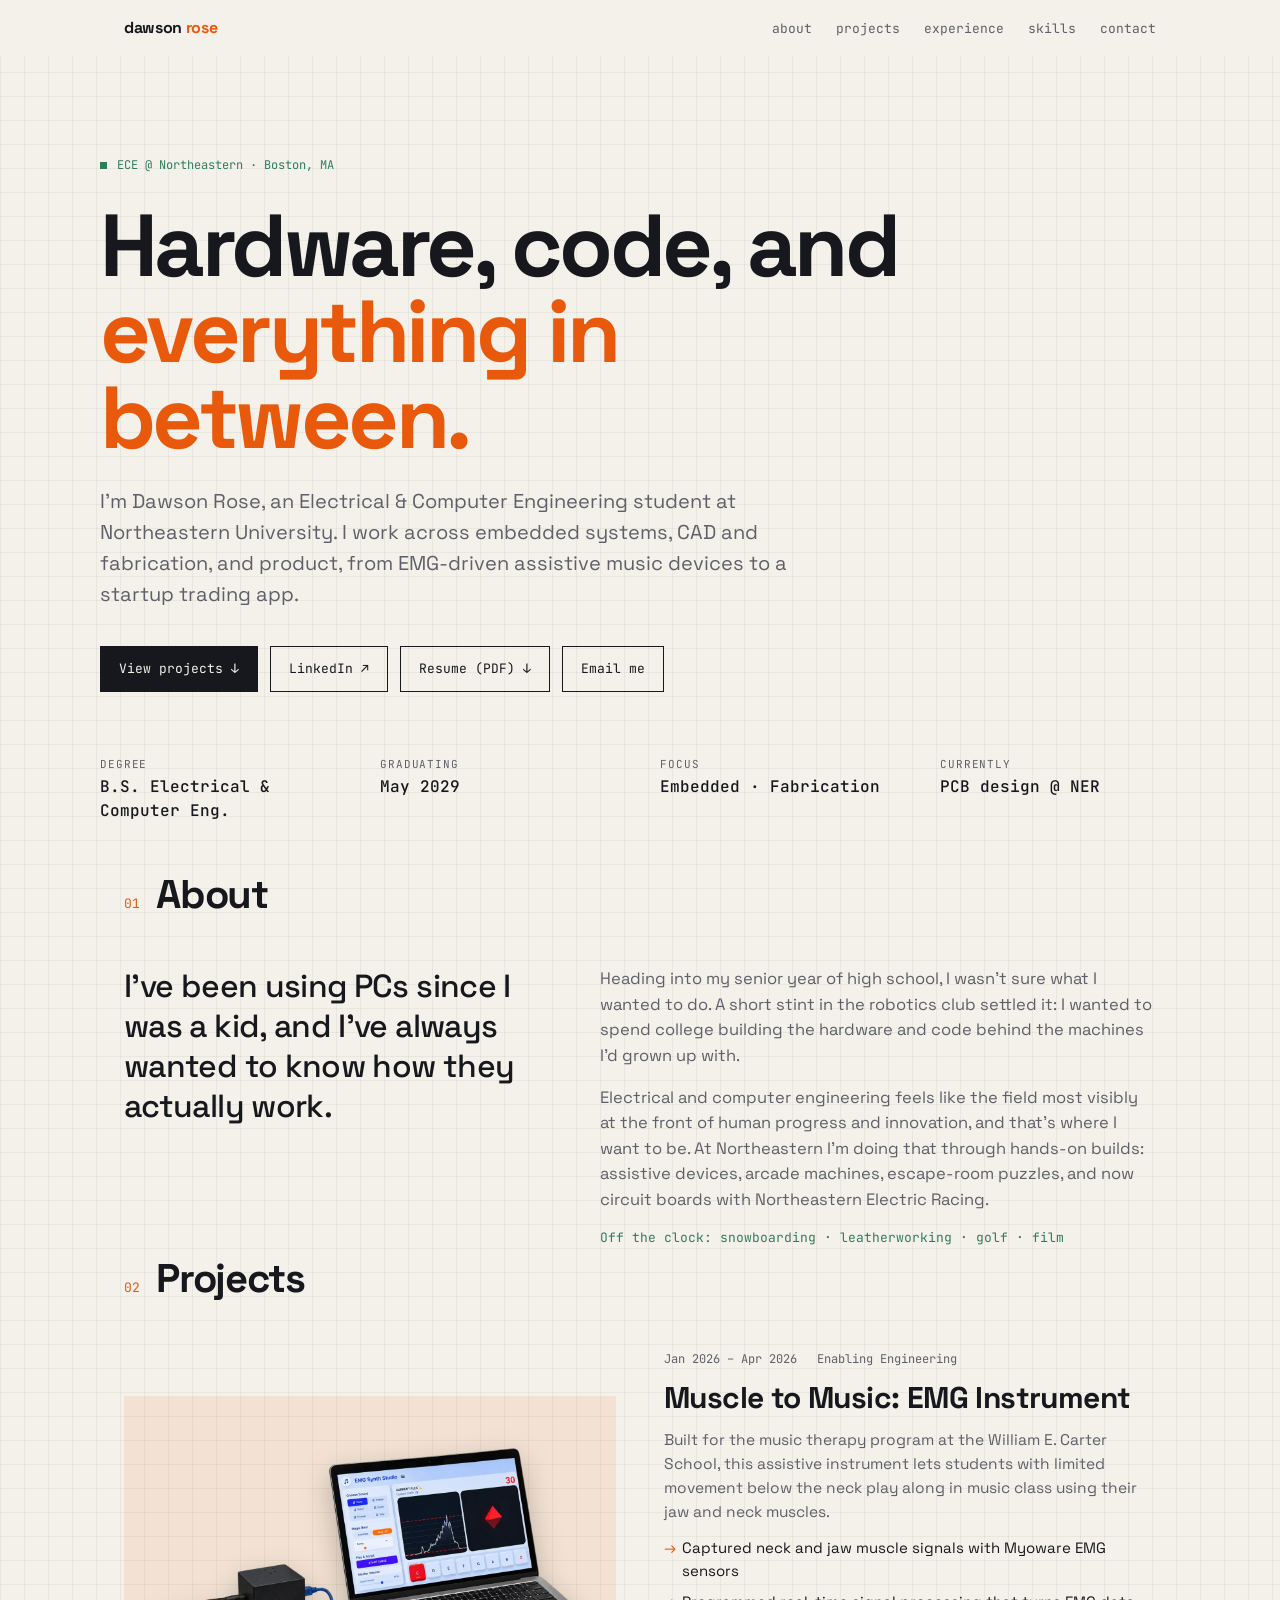
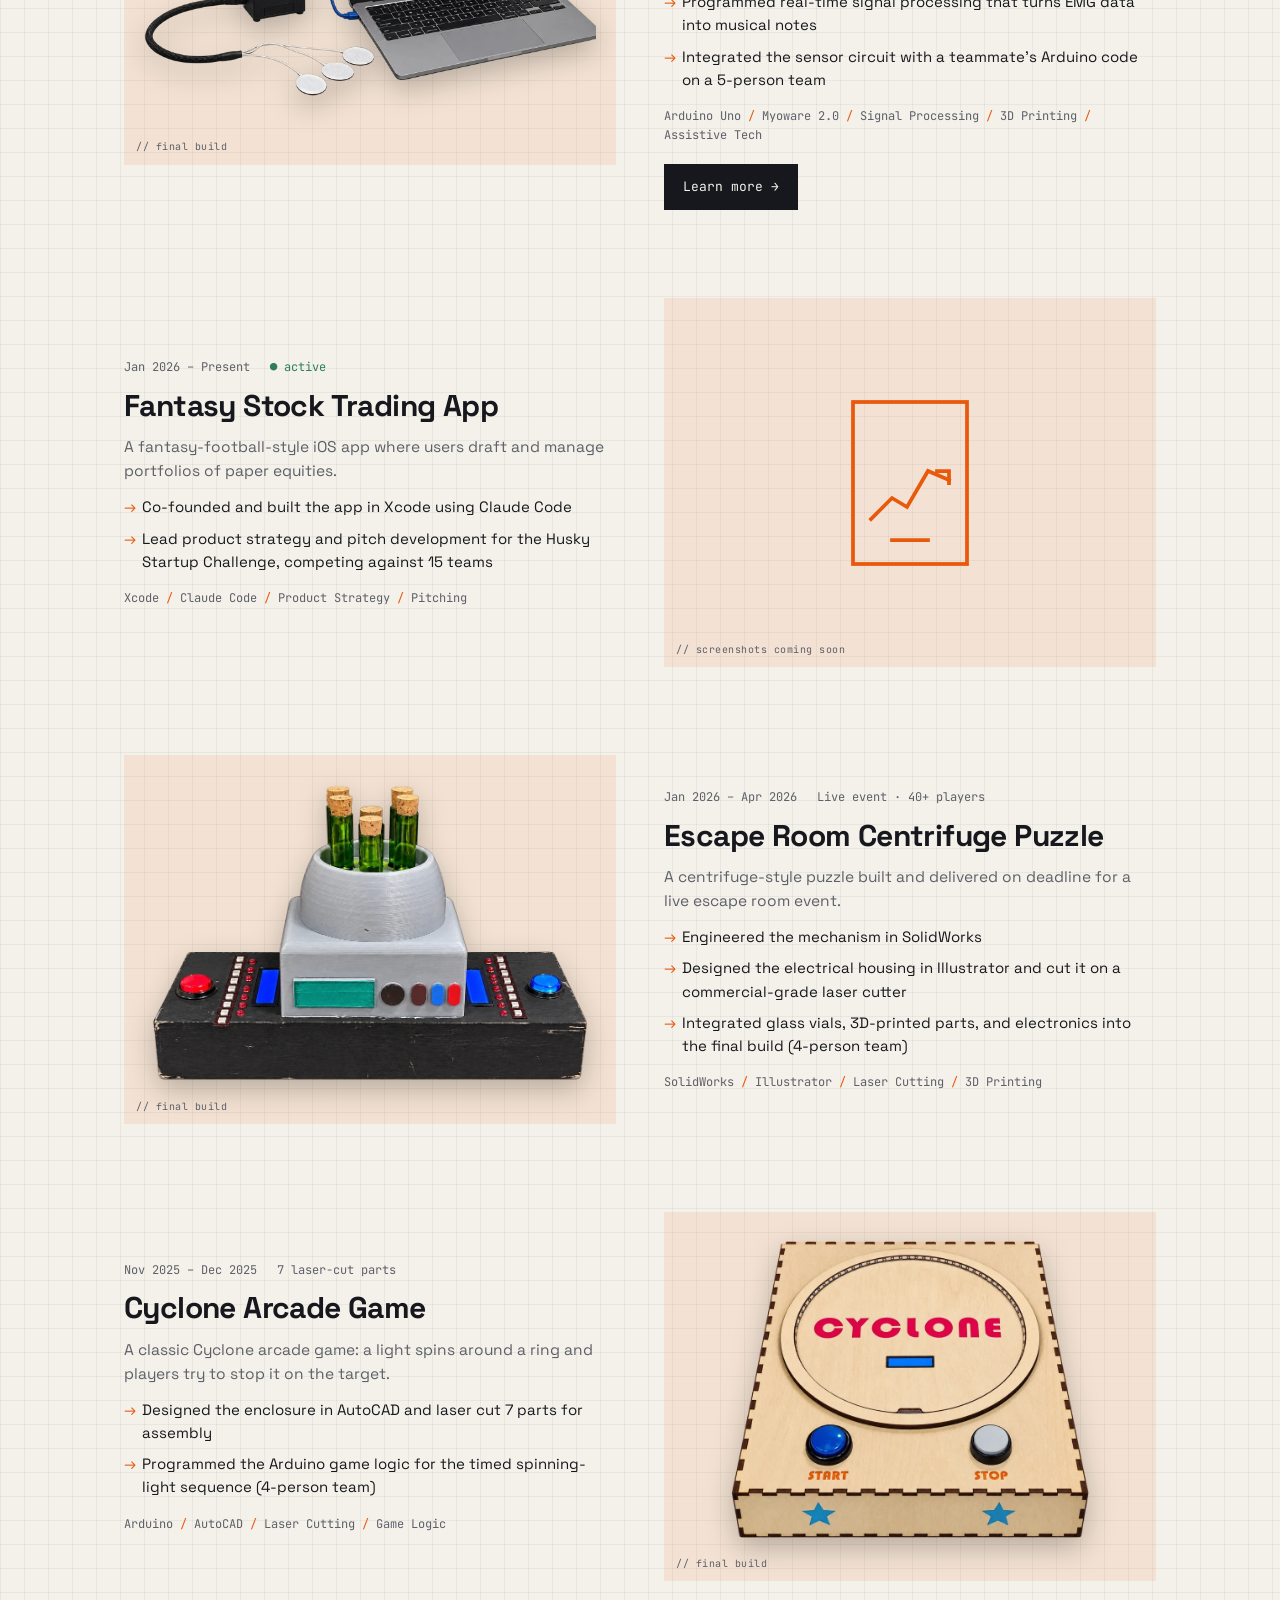
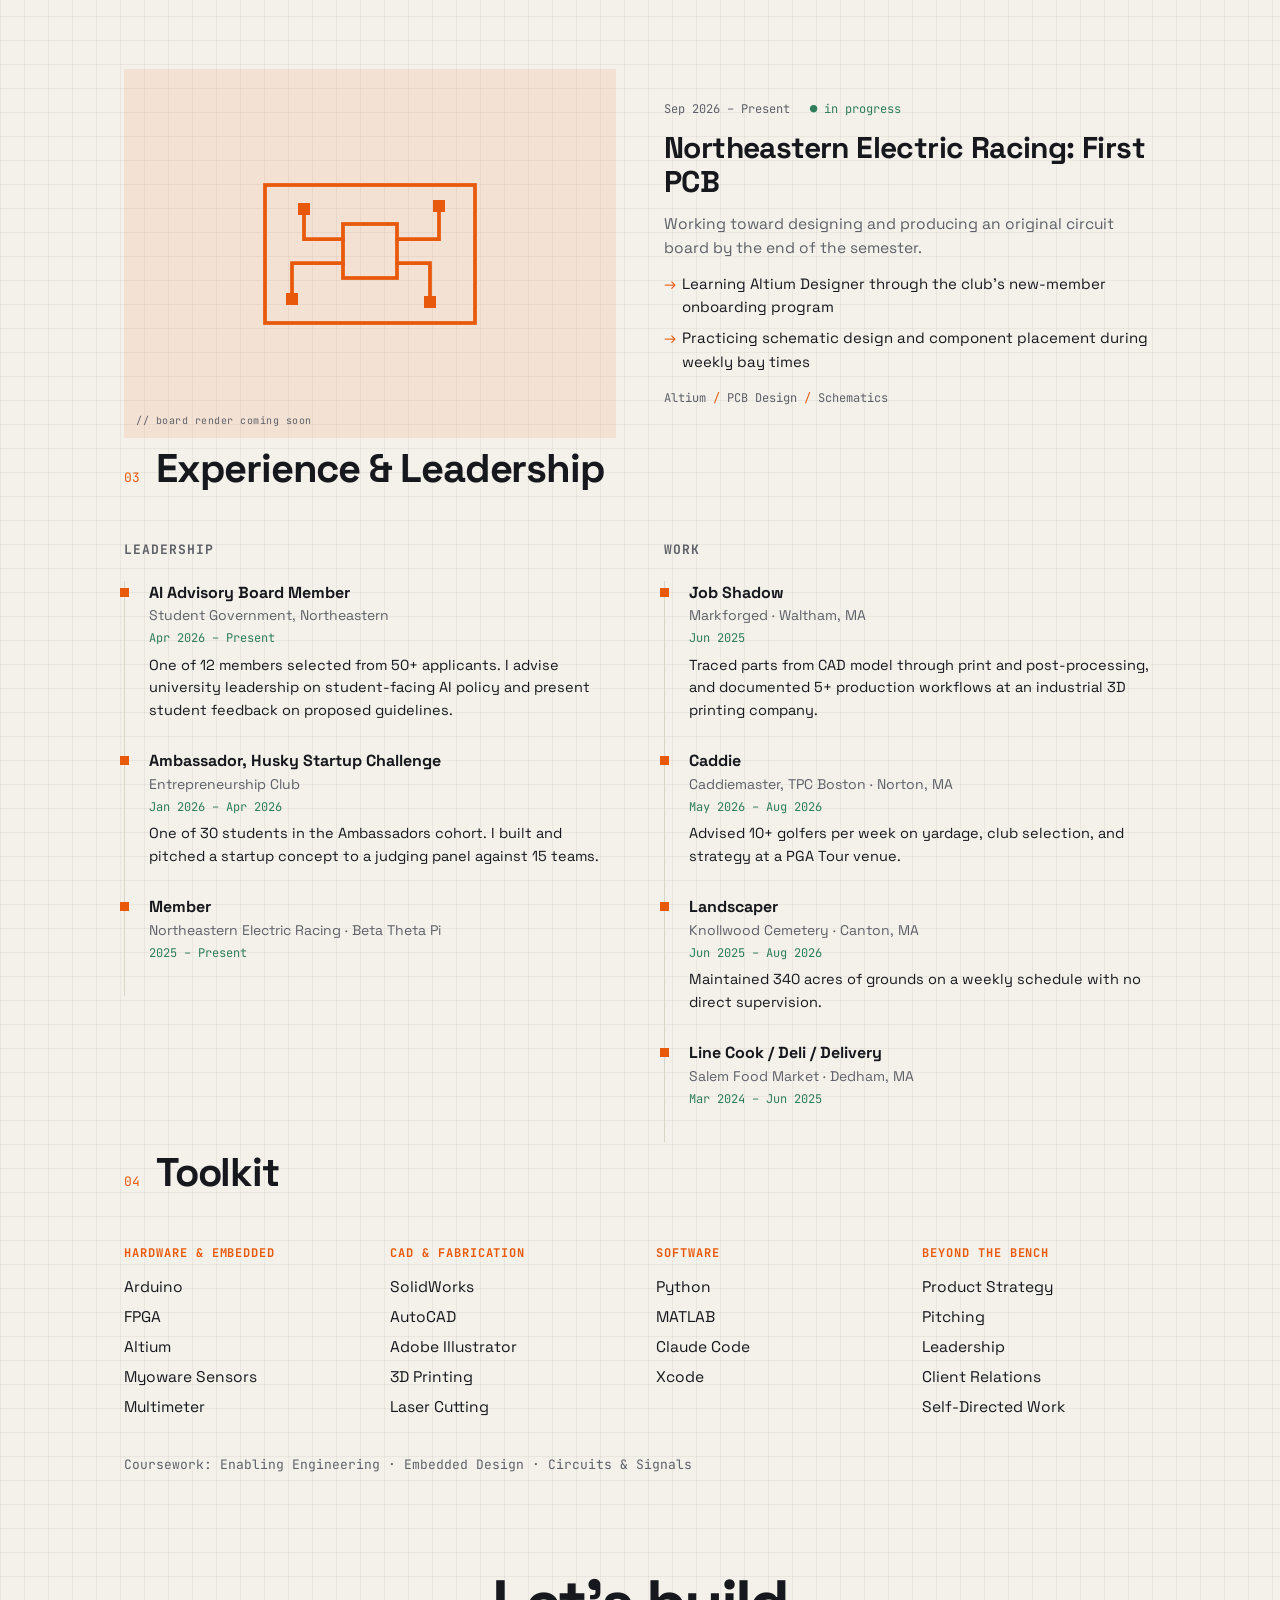
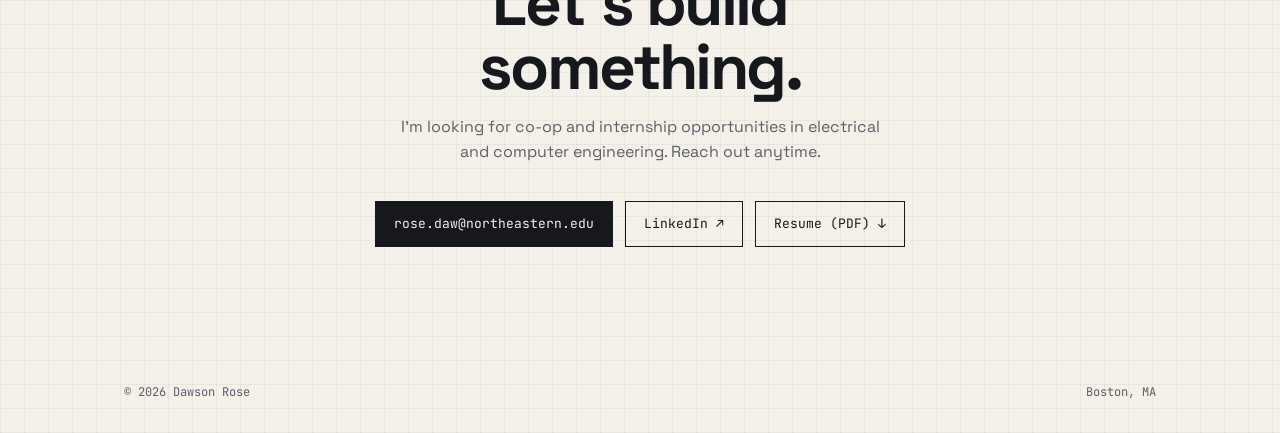
==== commit 18ce7e8d: "Add Muscle to Music device photo Co-Authored-By: Claude Opus 5.5 <noreply@anthropic.com>" ====
--- a/index.html
+++ b/index.html
@@ -65,12 +65,8 @@
     <!-- EMG -->
     <article class="project reveal">
       <div class="visual">
-        <!-- Replace with: <img class="photo" src="img/emg.jpg" alt="..."> -->
-        <svg viewBox="0 0 280 120" fill="none" stroke="currentColor" stroke-width="2.5" stroke-linecap="round" stroke-linejoin="round" aria-hidden="true">
-          <polyline points="0,60 30,60 40,58 48,62 56,60 70,60 78,20 86,100 94,35 102,80 110,60 140,60 148,55 156,65 164,60 180,60 188,10 196,110 204,30 212,90 220,60 250,60 280,60"/>
-          <g stroke-width="2"><circle cx="246" cy="30" r="6"/><line x1="252" y1="30" x2="252" y2="6"/><line x1="252" y1="6" x2="266" y2="10"/></g>
-        </svg>
-        <span class="ph mono">// photo coming soon</span>
+        <img class="photo" src="img/emg.webp" alt="Muscle to Music setup: three round electrodes wired through a braided cable into a black 3D-printed case, connected by USB to a laptop running the EMG Synth Studio app with a live flex graph and note keys">
+        <span class="ph mono">// final build</span>
       </div>
       <div class="body">
         <div class="meta mono"><span>Jan 2026 – Apr 2026</span><span>Enabling Engineering</span></div>
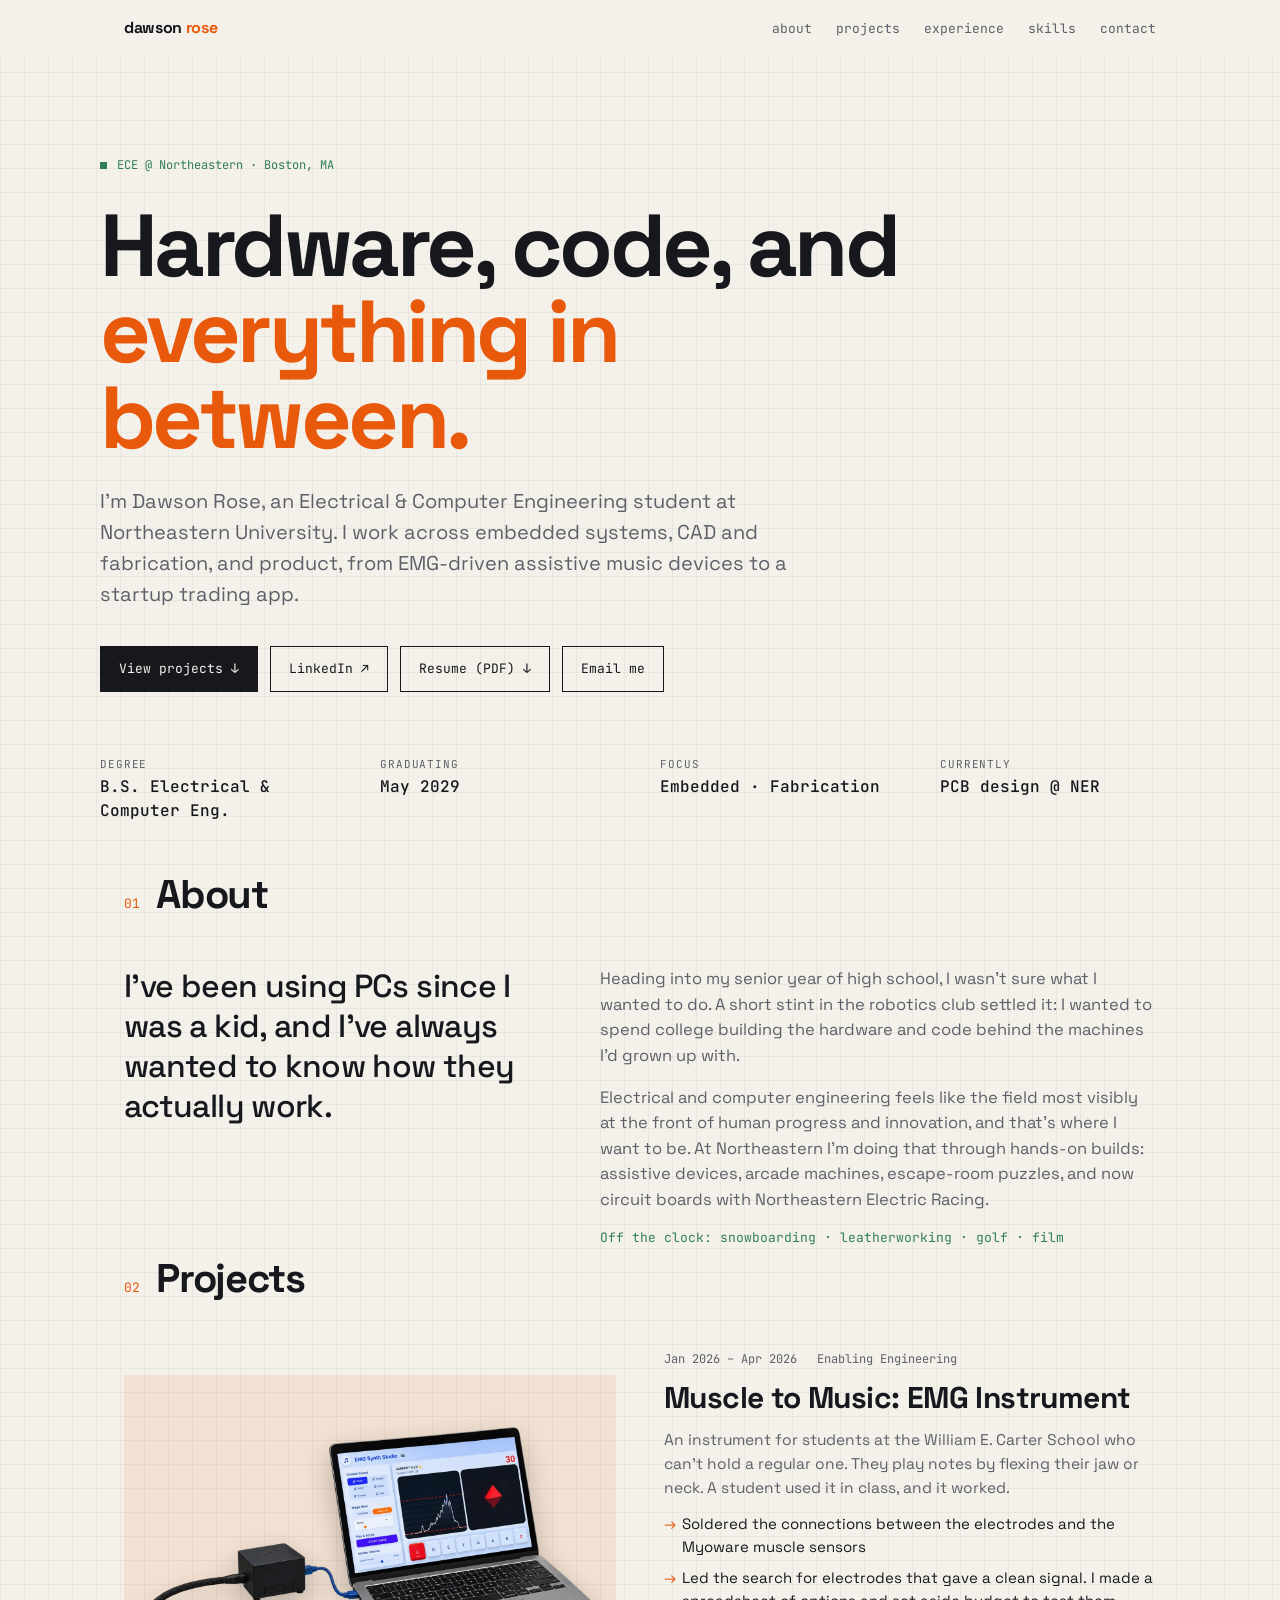
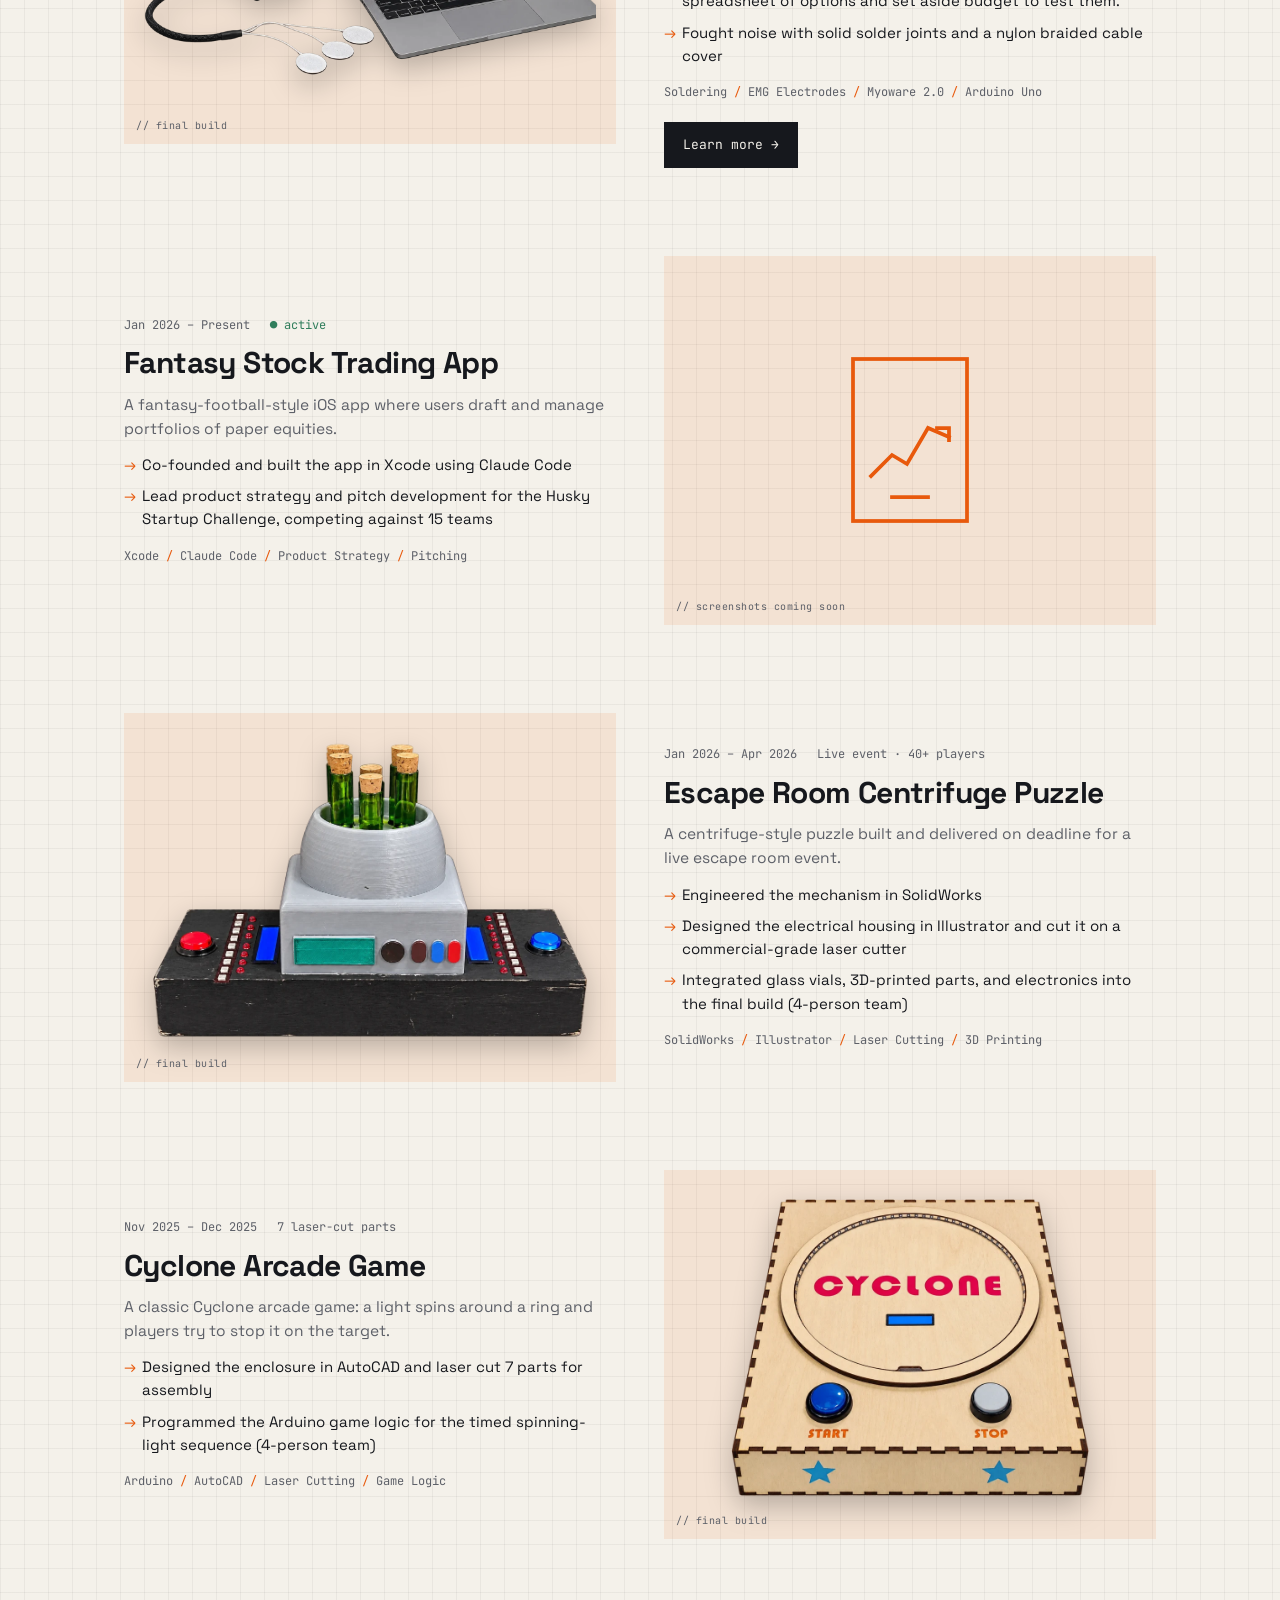
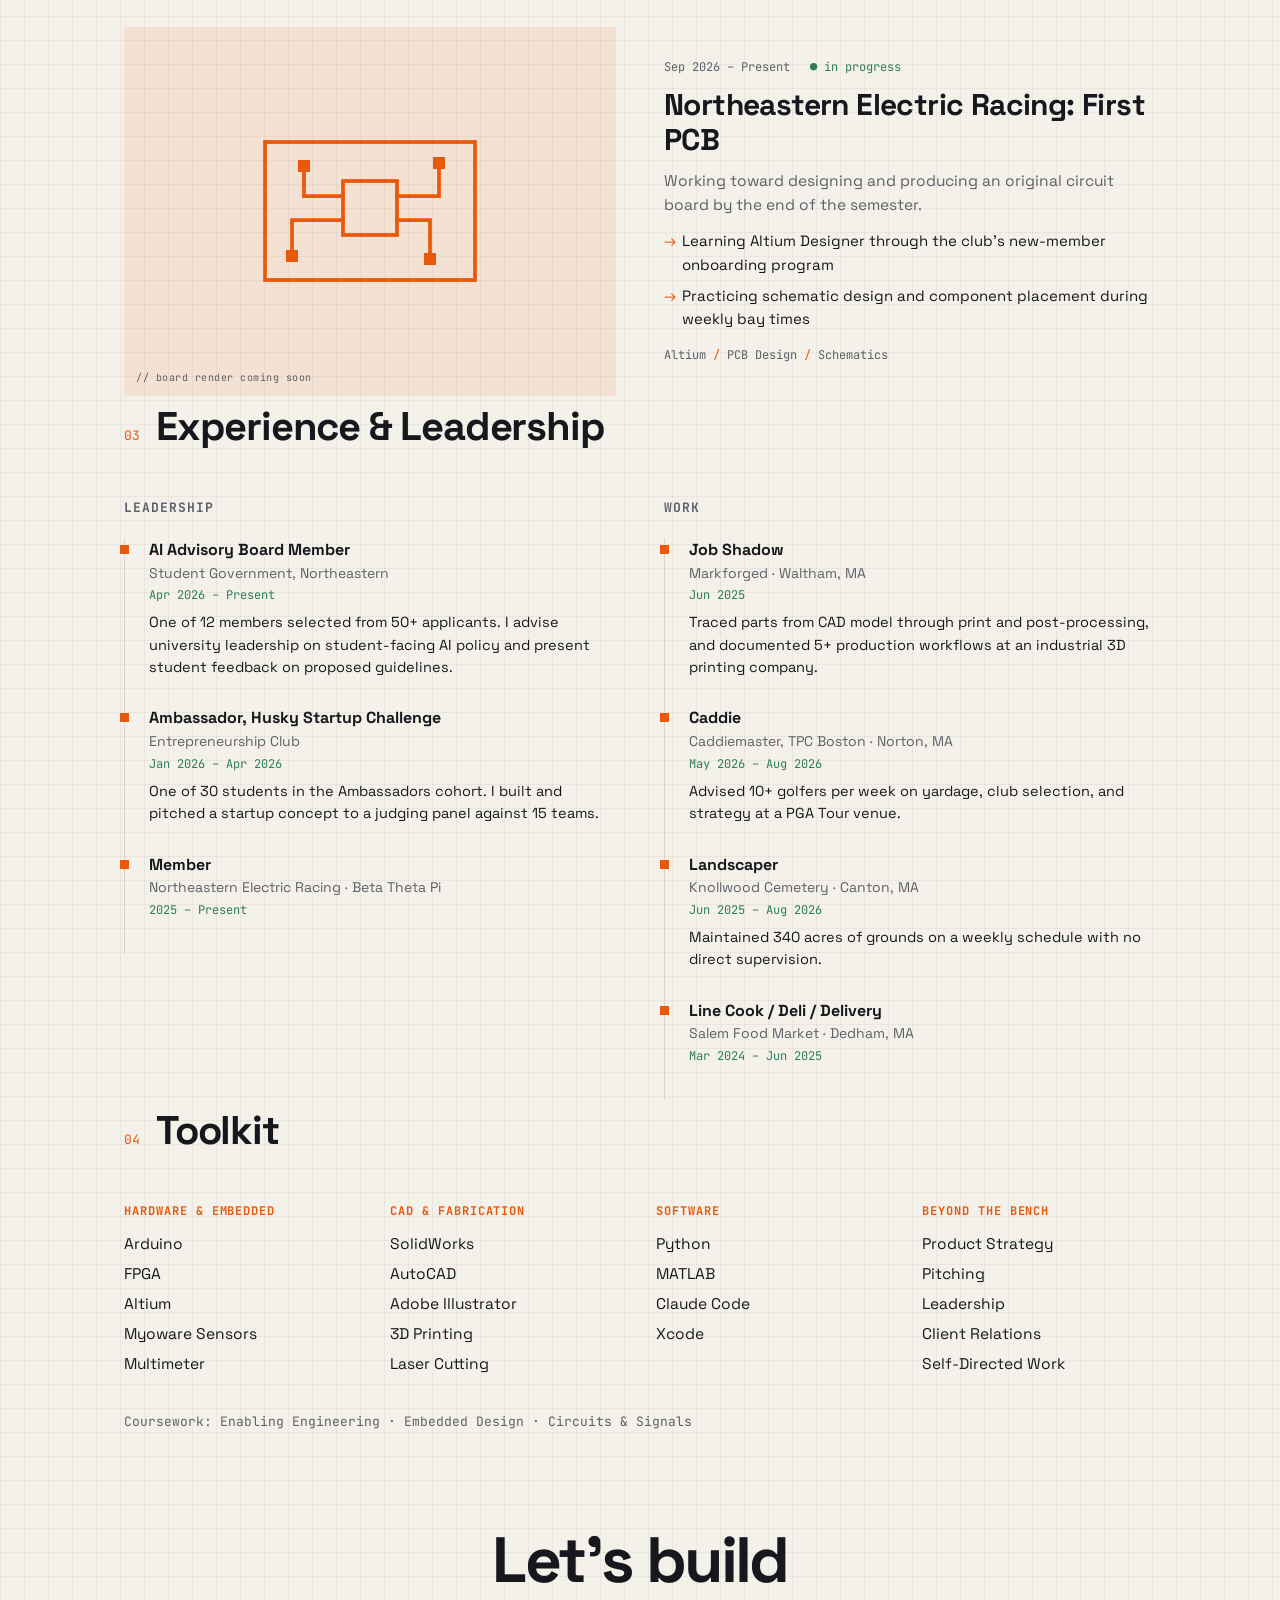
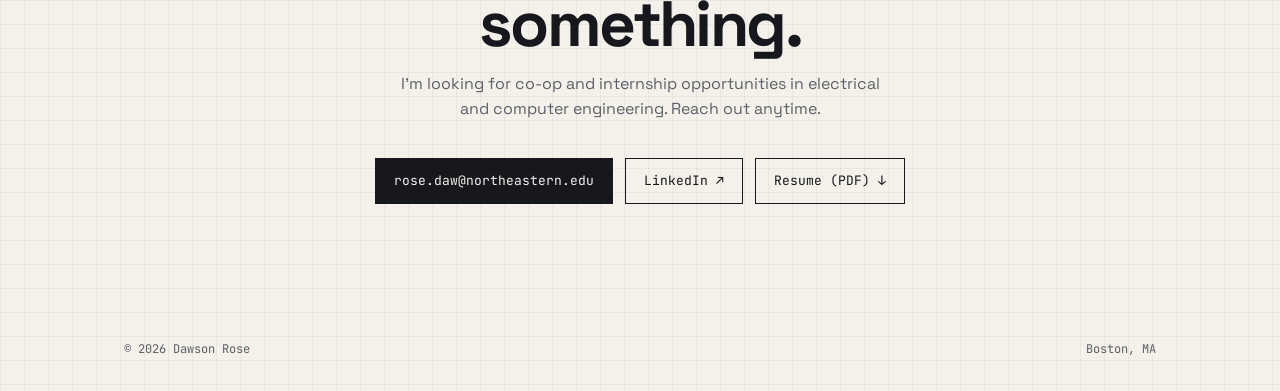
==== commit 7fdfed32: "Rewrite Muscle to Music around my actual role: electrodes, wiring, noise Co-Authored-By: Claude Opus" ====
--- a/index.html
+++ b/index.html
@@ -71,13 +71,13 @@
       <div class="body">
         <div class="meta mono"><span>Jan 2026 – Apr 2026</span><span>Enabling Engineering</span></div>
         <h3>Muscle to Music: EMG Instrument</h3>
-        <p>Built for the music therapy program at the William E. Carter School, this assistive instrument lets students with limited movement below the neck play along in music class using their jaw and neck muscles.</p>
-        <ul>
-          <li>Captured neck and jaw muscle signals with Myoware EMG sensors</li>
-          <li>Programmed real-time signal processing that turns EMG data into musical notes</li>
-          <li>Integrated the sensor circuit with a teammate's Arduino code on a 5-person team</li>
-        </ul>
-        <div class="tools mono"><span>Arduino Uno</span><span>Myoware 2.0</span><span>Signal Processing</span><span>3D Printing</span><span>Assistive Tech</span></div>
+        <p>An instrument for students at the William E. Carter School who can't hold a regular one. They play notes by flexing their jaw or neck. A student used it in class, and it worked.</p>
+        <ul>
+          <li>Soldered the connections between the electrodes and the Myoware muscle sensors</li>
+          <li>Led the search for electrodes that gave a clean signal. I made a spreadsheet of options and set aside budget to test them.</li>
+          <li>Fought noise with solid solder joints and a nylon braided cable cover</li>
+        </ul>
+        <div class="tools mono"><span>Soldering</span><span>EMG Electrodes</span><span>Myoware 2.0</span><span>Arduino Uno</span></div>
         <div class="cta" style="margin-top:8px"><a class="btn primary" href="projects/muscle-to-music/">Learn more →</a></div>
       </div>
     </article>
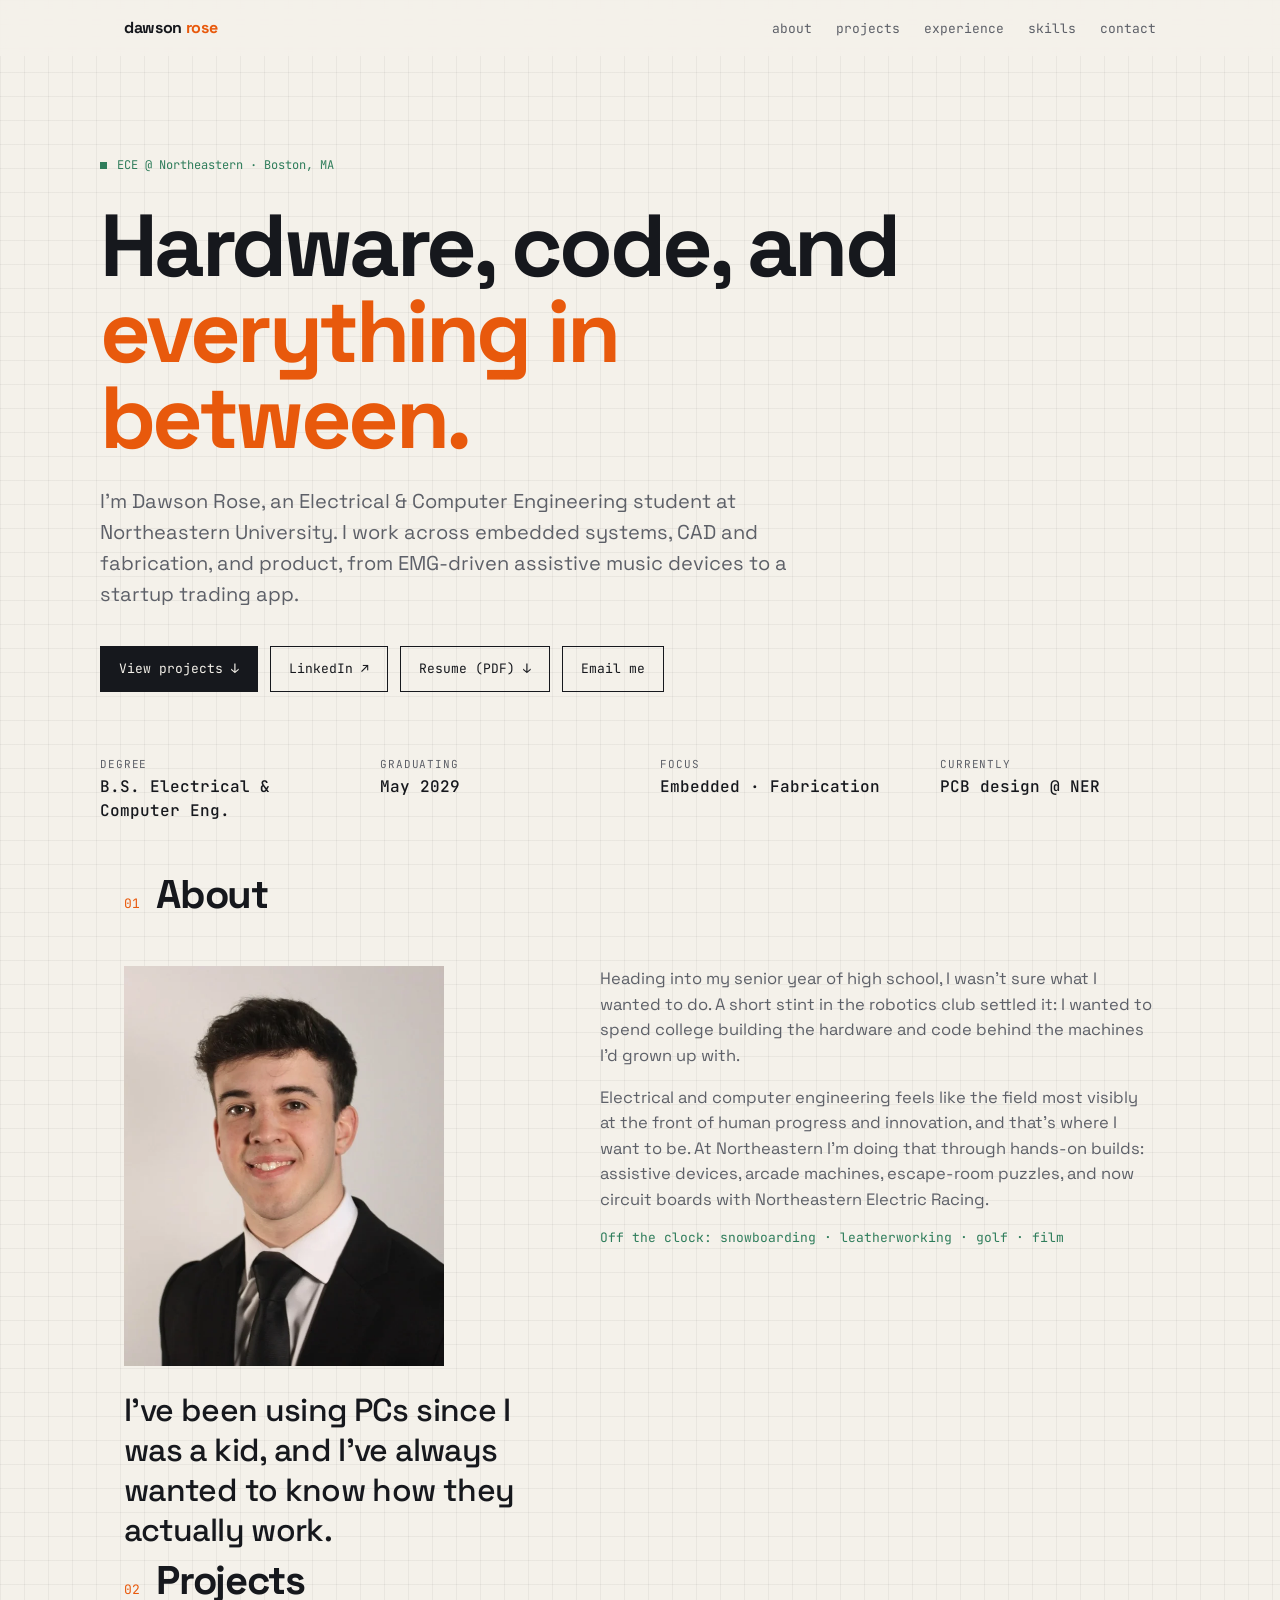
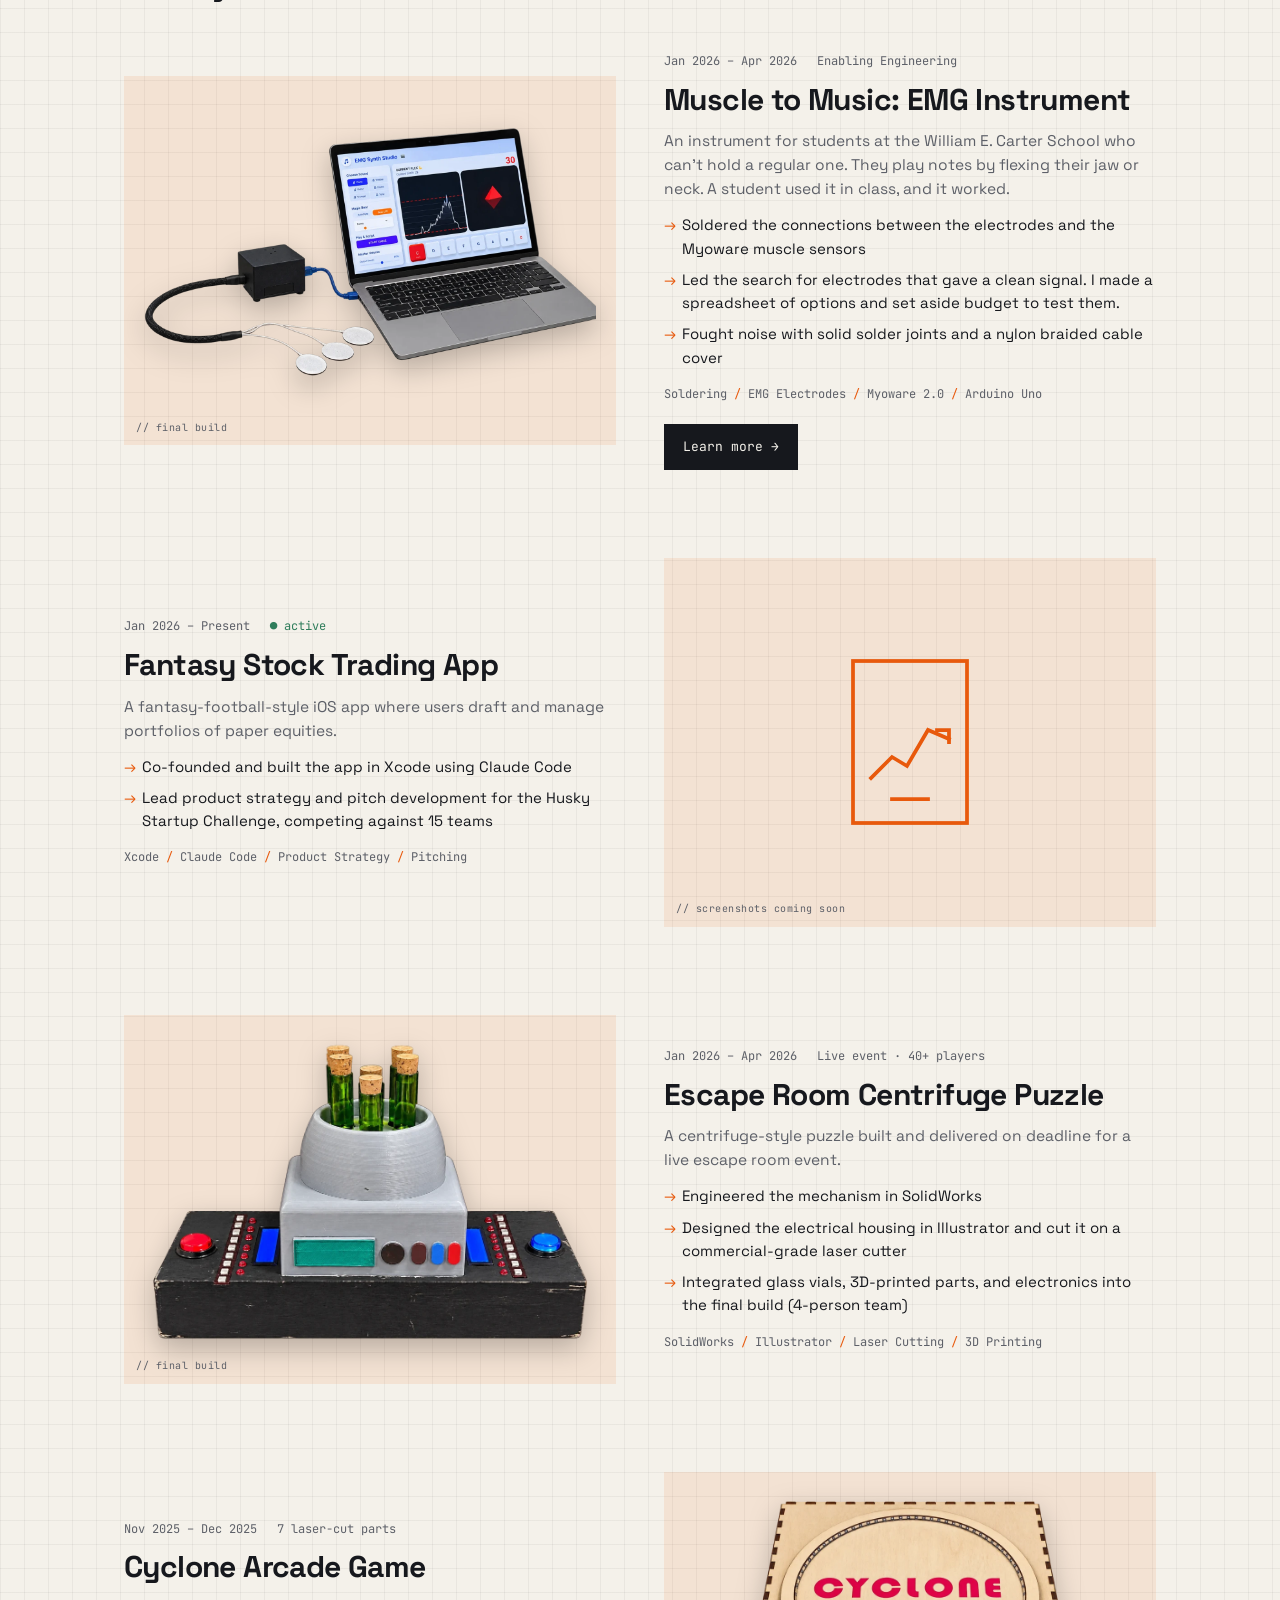
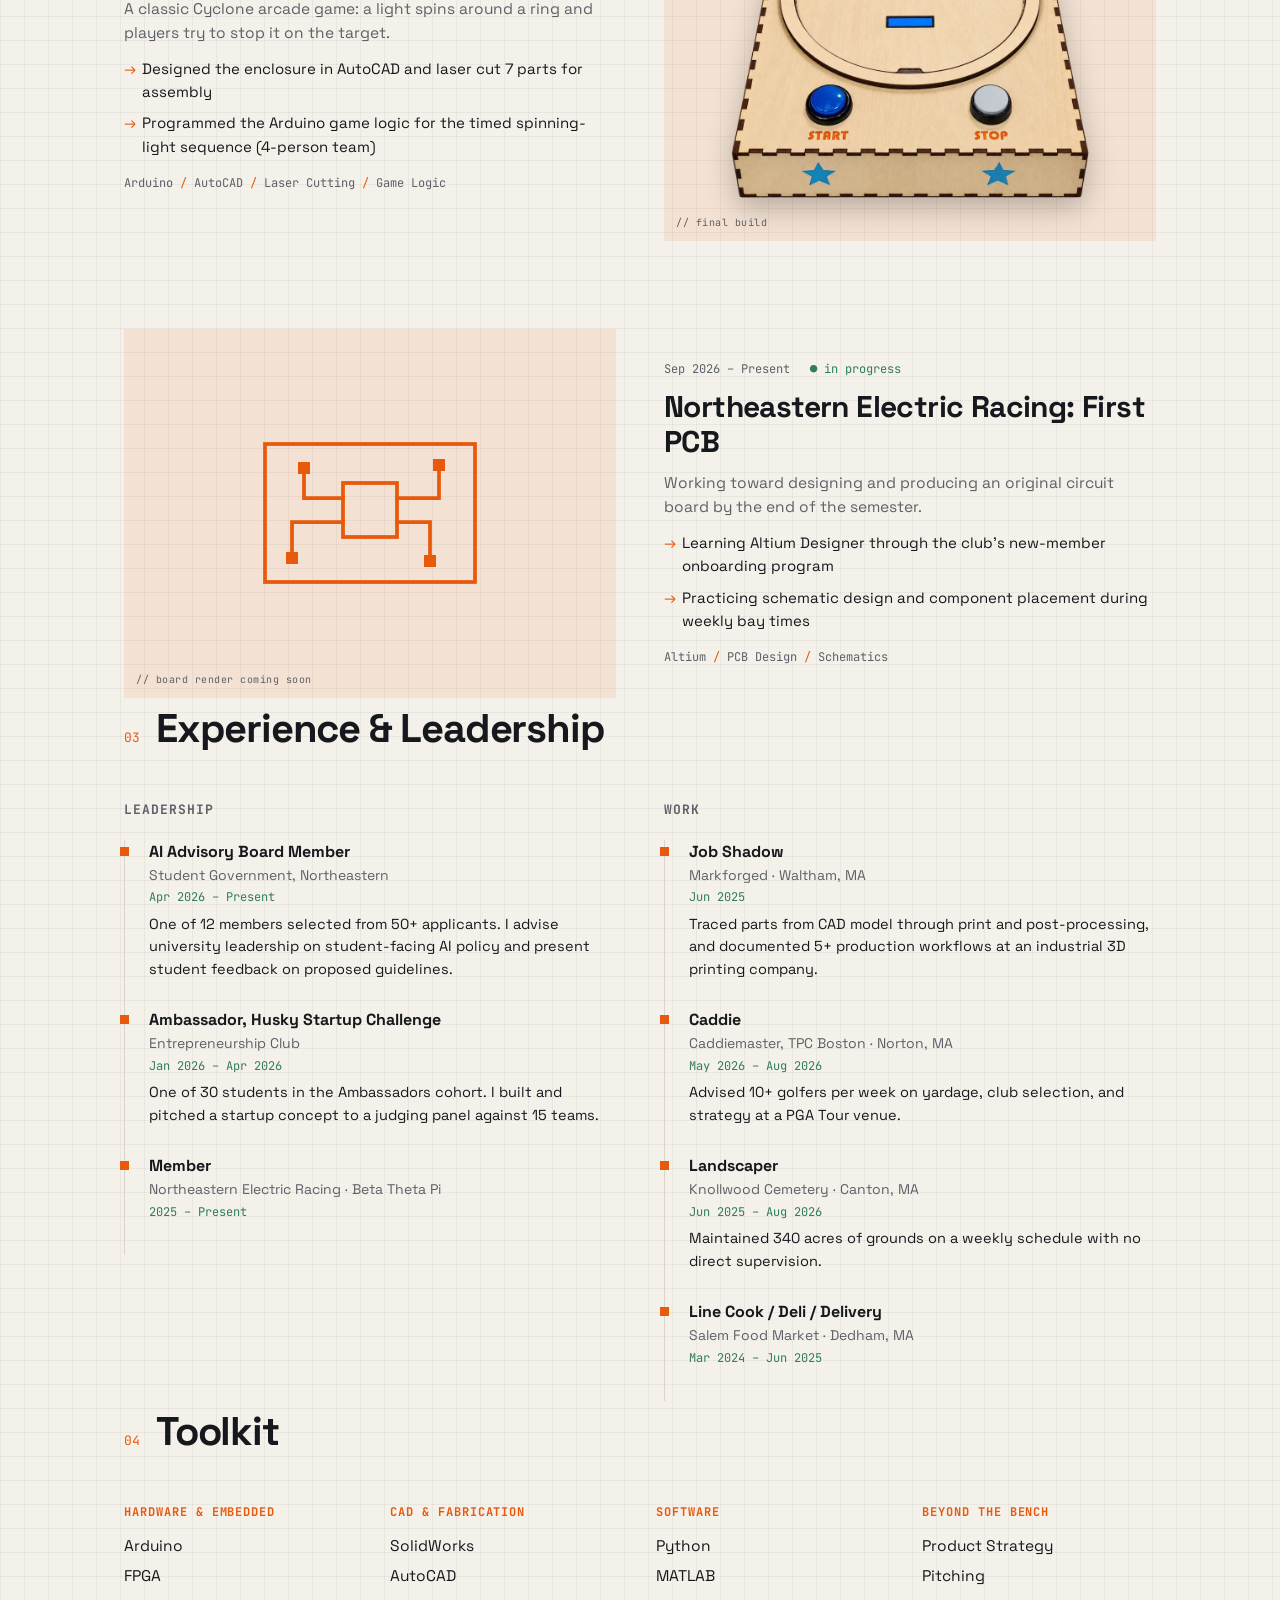
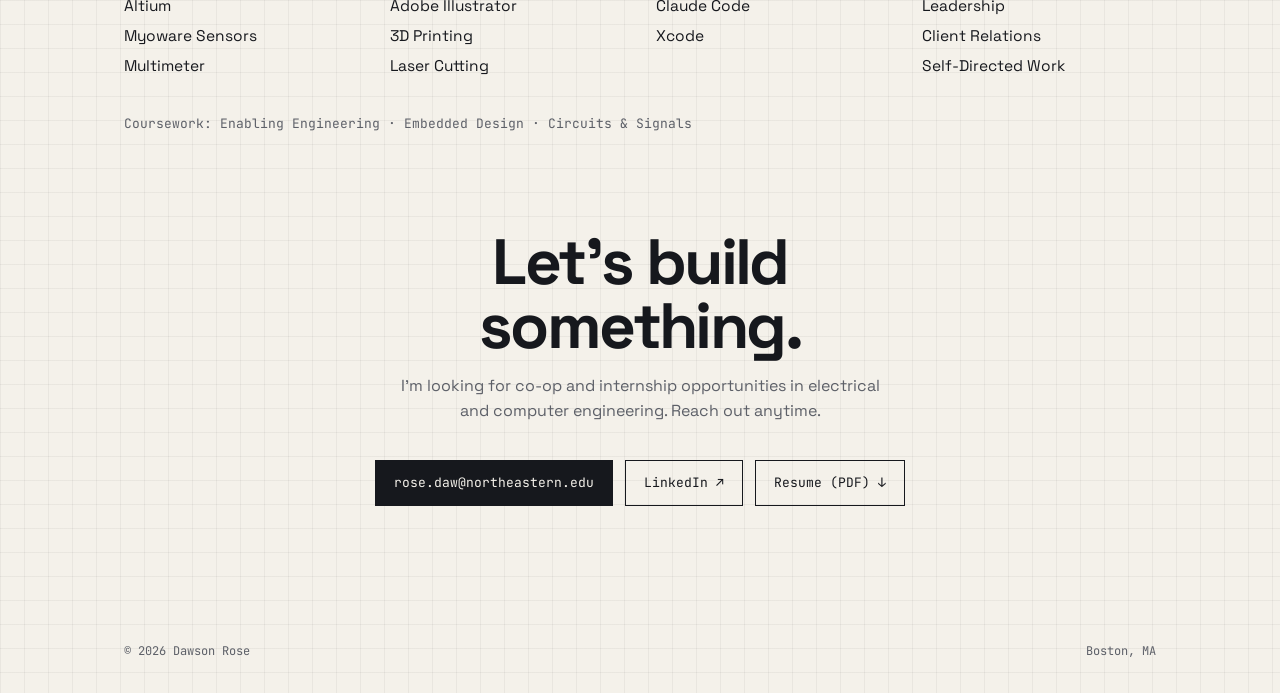
==== commit 48d144fb: "Add headshot to About section Co-Authored-By: Claude Opus 5.5 <noreply@anthropic.com>" ====
--- a/index.html
+++ b/index.html
@@ -48,7 +48,10 @@
 <section id="about" class="wrap">
   <div class="sec-head"><span class="num mono">01</span><h2>About</h2></div>
   <div class="about reveal">
-    <p class="about-lead">I've been using PCs since I was a kid, and I've always wanted to know how they actually work.</p>
+    <div class="about-side">
+      <img class="headshot" src="img/headshot.webp" alt="Dawson Rose" width="634" height="793">
+      <p class="about-lead">I've been using PCs since I was a kid, and I've always wanted to know how they actually work.</p>
+    </div>
     <div class="about-body">
       <p>Heading into my senior year of high school, I wasn't sure what I wanted to do. A short stint in the robotics club settled it: I wanted to spend college building the hardware and code behind the machines I'd grown up with.</p>
       <p>Electrical and computer engineering feels like the field most visibly at the front of human progress and innovation, and that's where I want to be. At Northeastern I'm doing that through hands-on builds: assistive devices, arcade machines, escape-room puzzles, and now circuit boards with Northeastern Electric Racing.</p>
--- a/styles.css
+++ b/styles.css
@@ -83,6 +83,8 @@
 
 /* About */
 .about { display: grid; grid-template-columns: 1fr 1.3fr; gap: 48px; align-items: start; }
+.about-side { display: flex; flex-direction: column; gap: 24px; }
+.headshot { width: 100%; max-width: 320px; height: auto; aspect-ratio: 4 / 5; object-fit: cover; display: block; }
 .about-lead { font-size: clamp(24px, 3vw, 32px); line-height: 1.25; letter-spacing: -0.02em; font-weight: 500; }
 .about-body { display: flex; flex-direction: column; gap: 16px; color: var(--muted); font-size: 16.5px; }
 .about-off { font-size: 13px; color: var(--trace); }
@@ -163,6 +165,7 @@
   section { padding: 48px 0; }
   .cols, .about, .project { grid-template-columns: 1fr; }
   .about, .project { gap: 20px; }
+  .headshot { max-width: 240px; }
   .projects { gap: 56px; }
   .project:nth-child(even) .visual { order: 0; }
   .specs { gap: 16px 32px; }
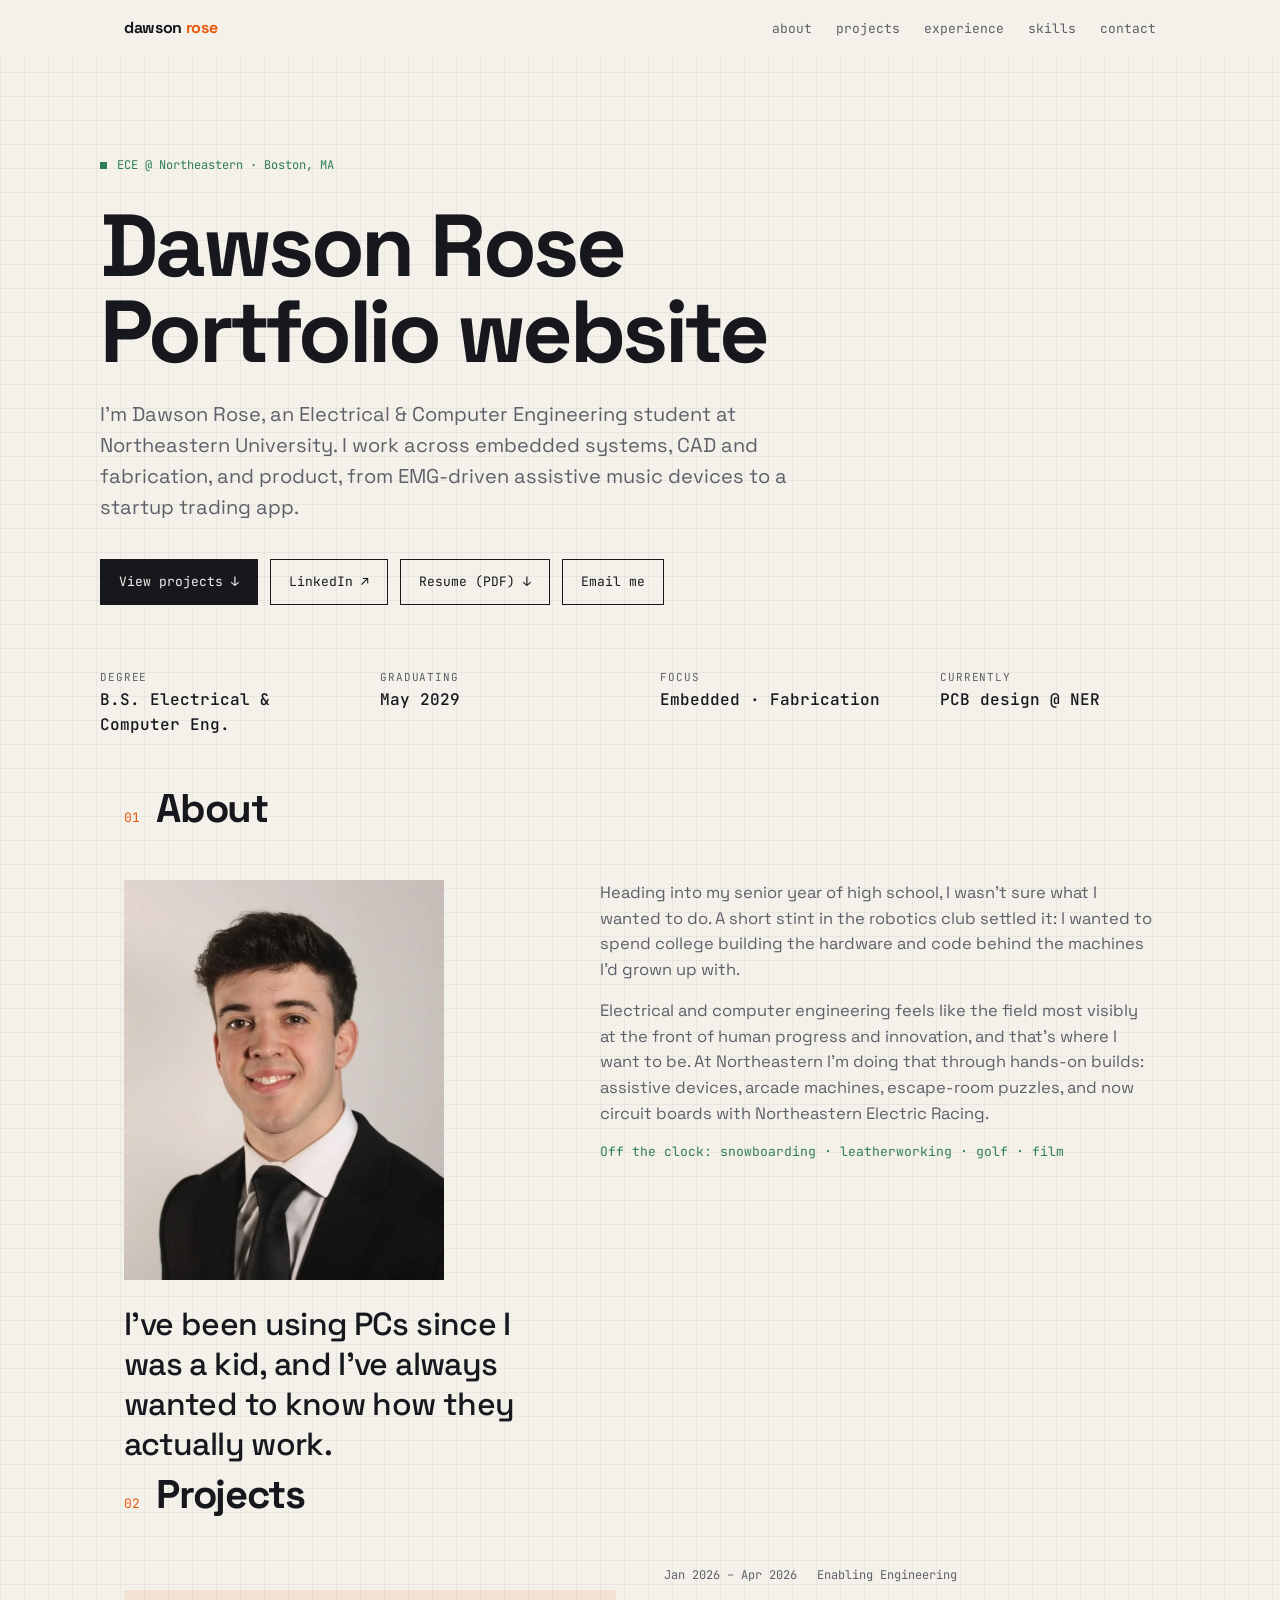
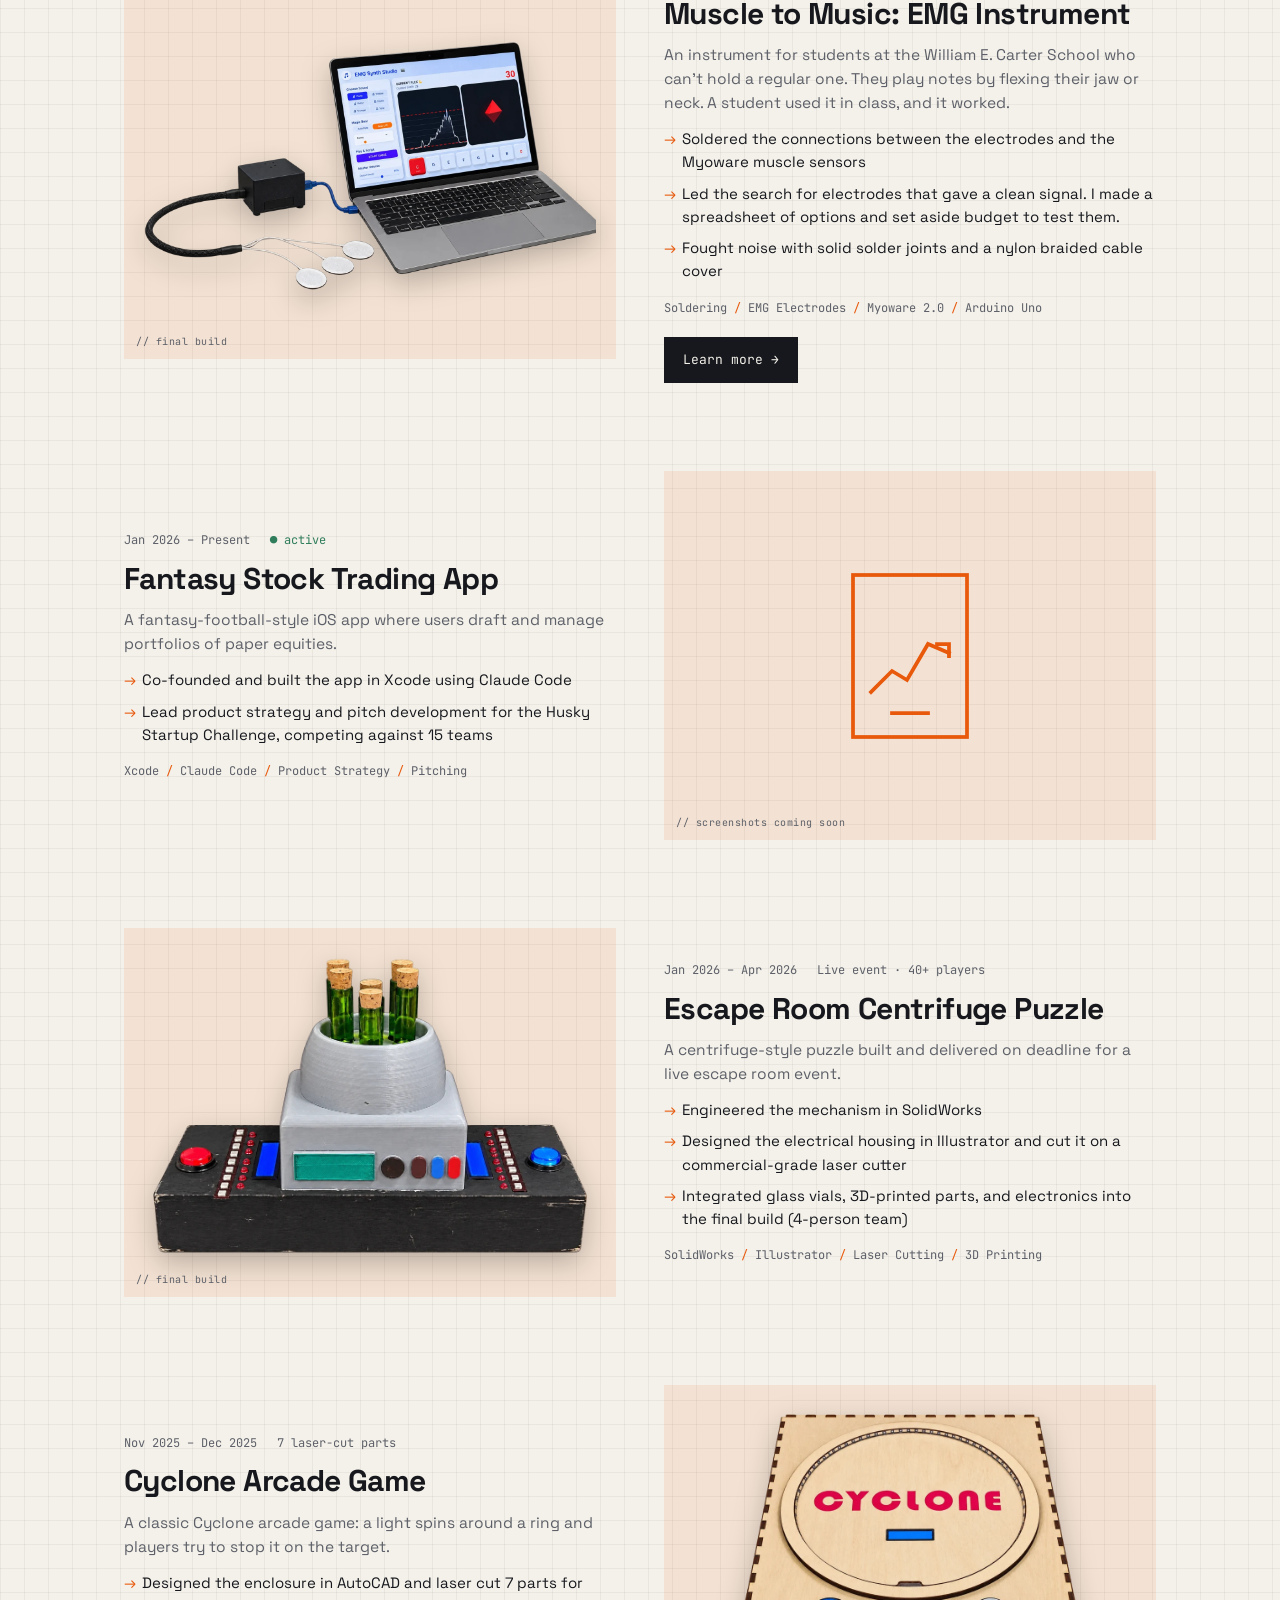
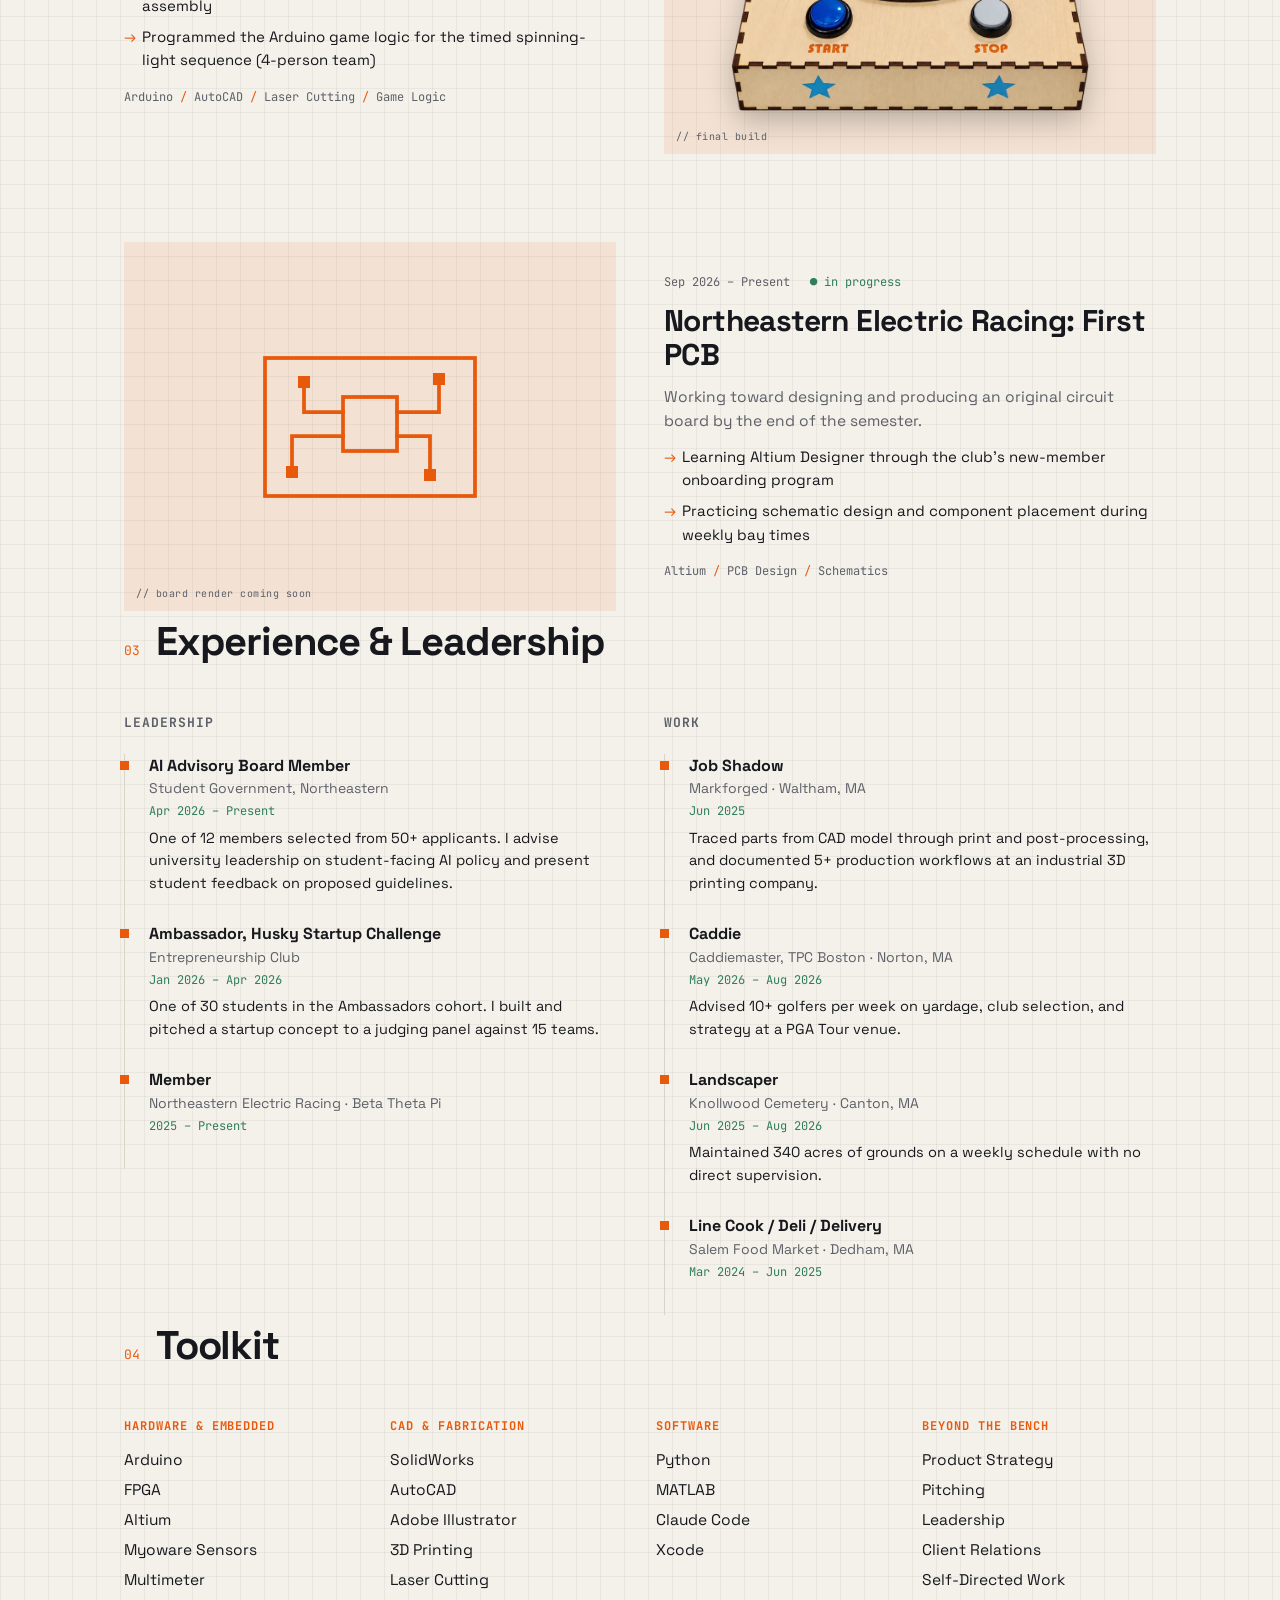
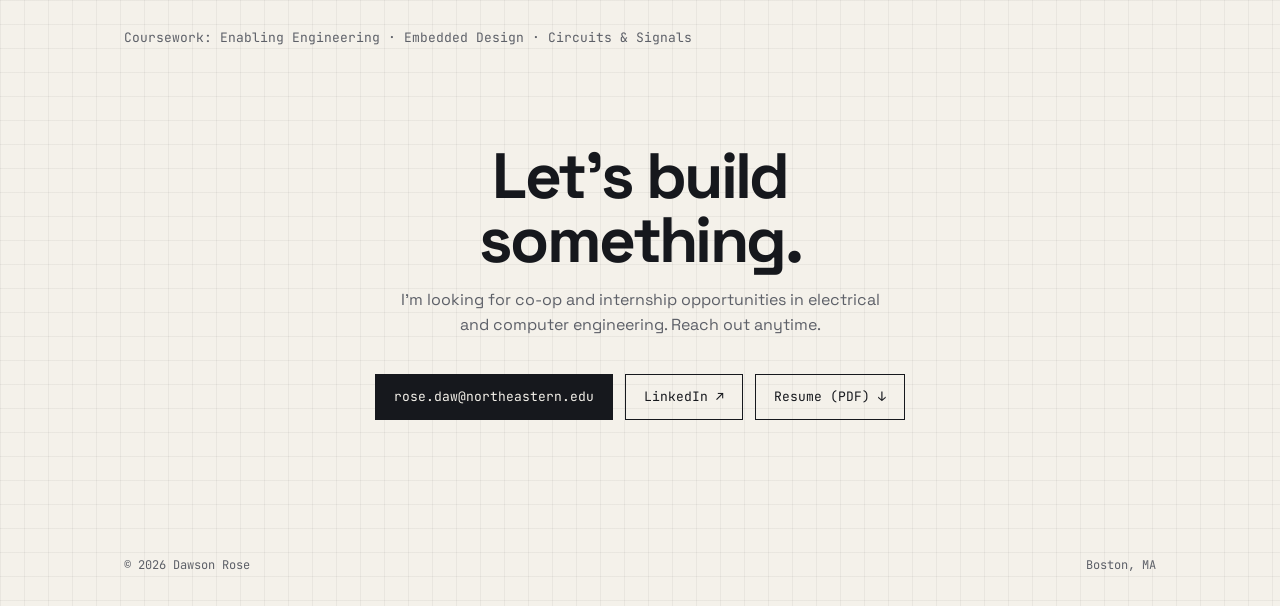
==== commit 7abc77a6: "Headline: Dawson Rose Portfolio website Co-Authored-By: Claude Opus 5.5 <noreply@anthropic.com>" ====
--- a/index.html
+++ b/index.html
@@ -27,7 +27,7 @@
 
 <header class="hero wrap" id="top">
   <div class="tag mono">ECE @ Northeastern · Boston, MA</div>
-  <h1>Hardware, code, and <em>everything in between.</em></h1>
+  <h1>Dawson Rose Portfolio website</h1>
   <p class="lede">I'm Dawson Rose, an Electrical &amp; Computer Engineering student at Northeastern University. I work across embedded systems, CAD and fabrication, and product, from EMG-driven assistive music devices to a startup trading app.</p>
   <div class="cta">
     <a class="btn primary" href="#projects">View projects ↓</a>
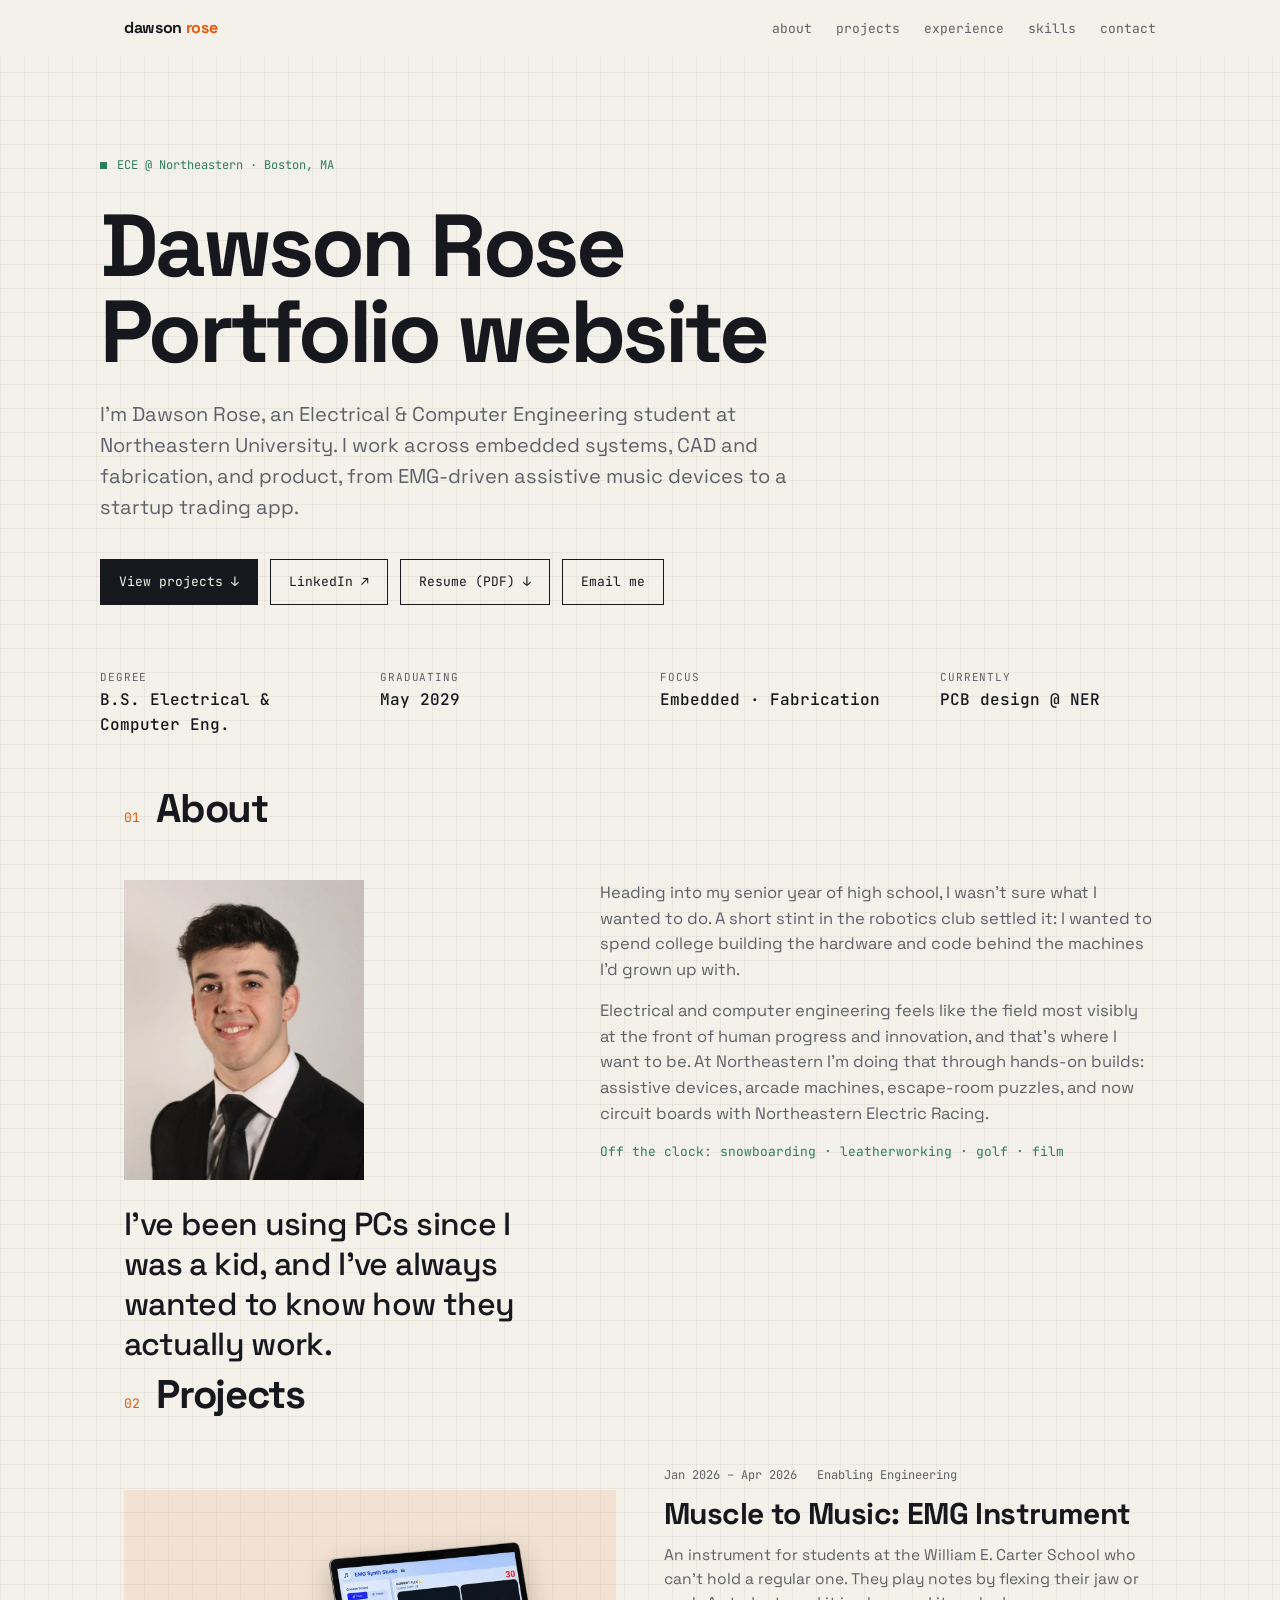
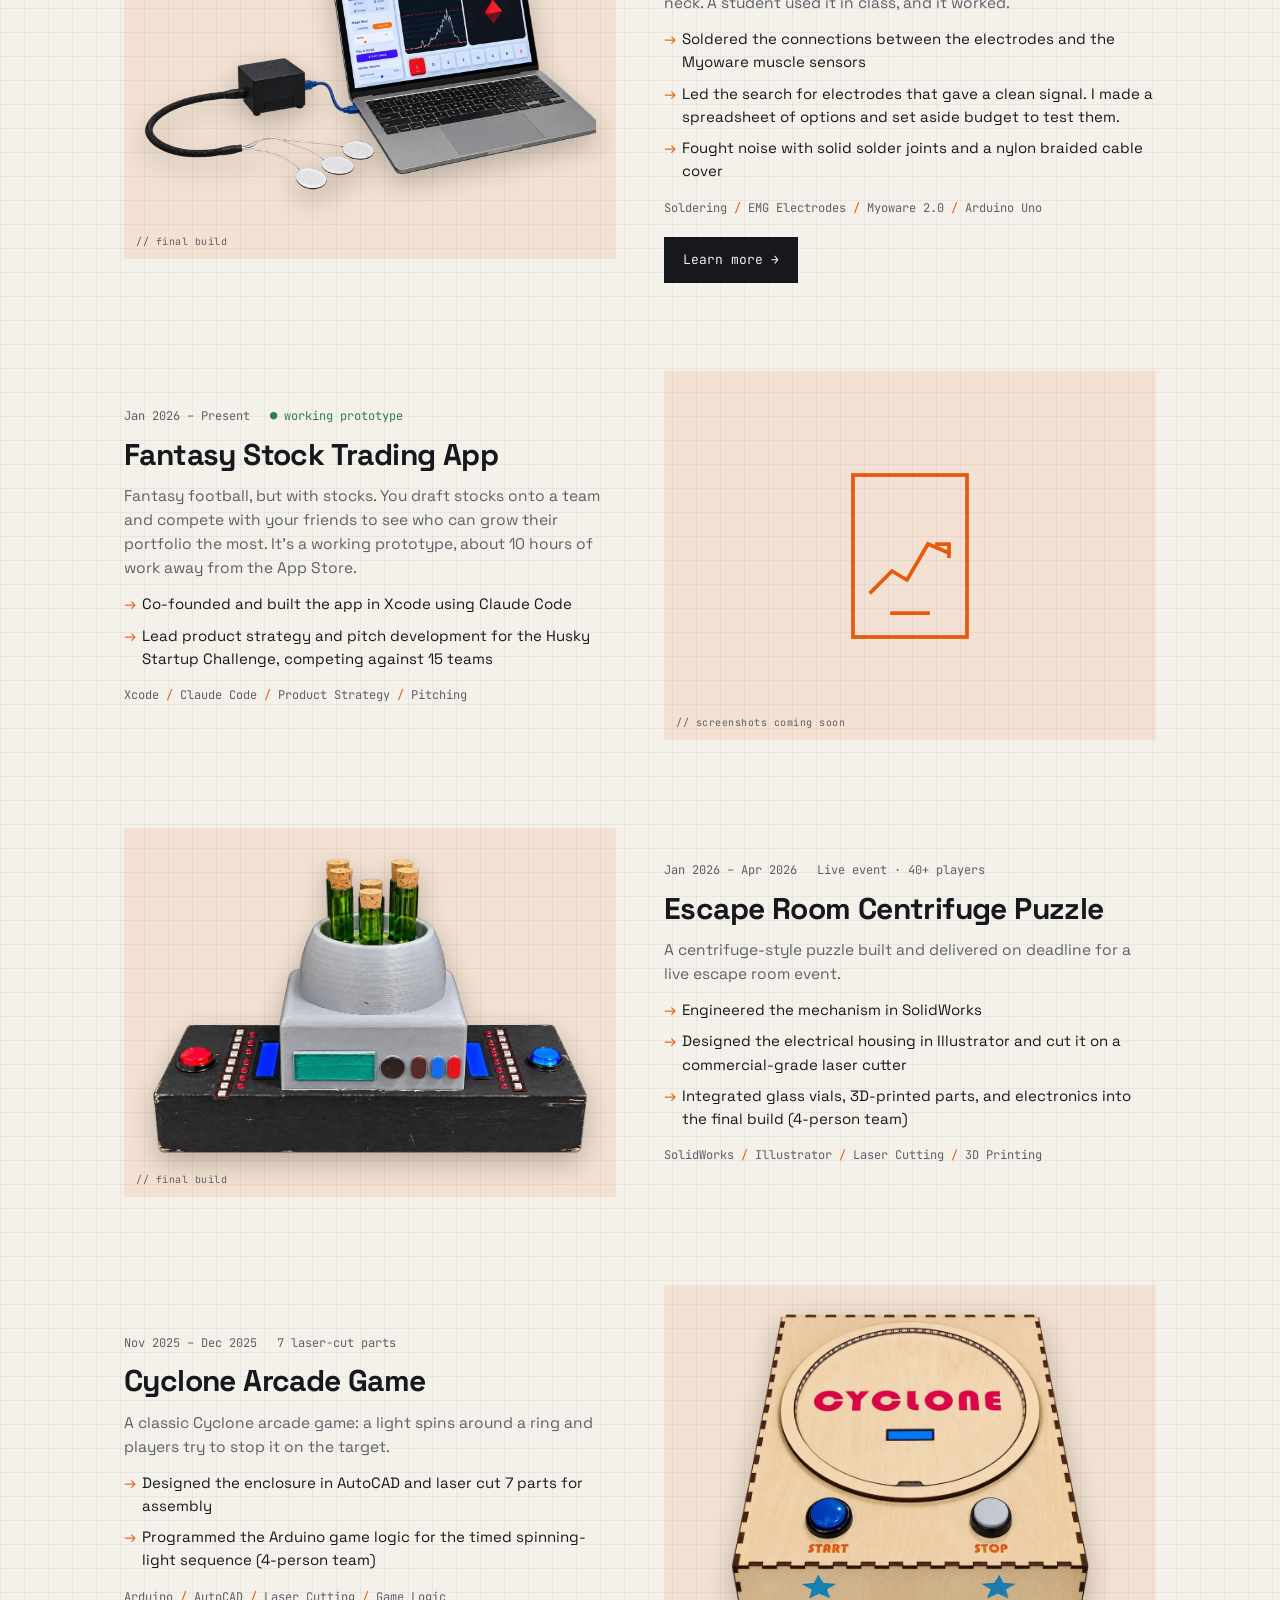
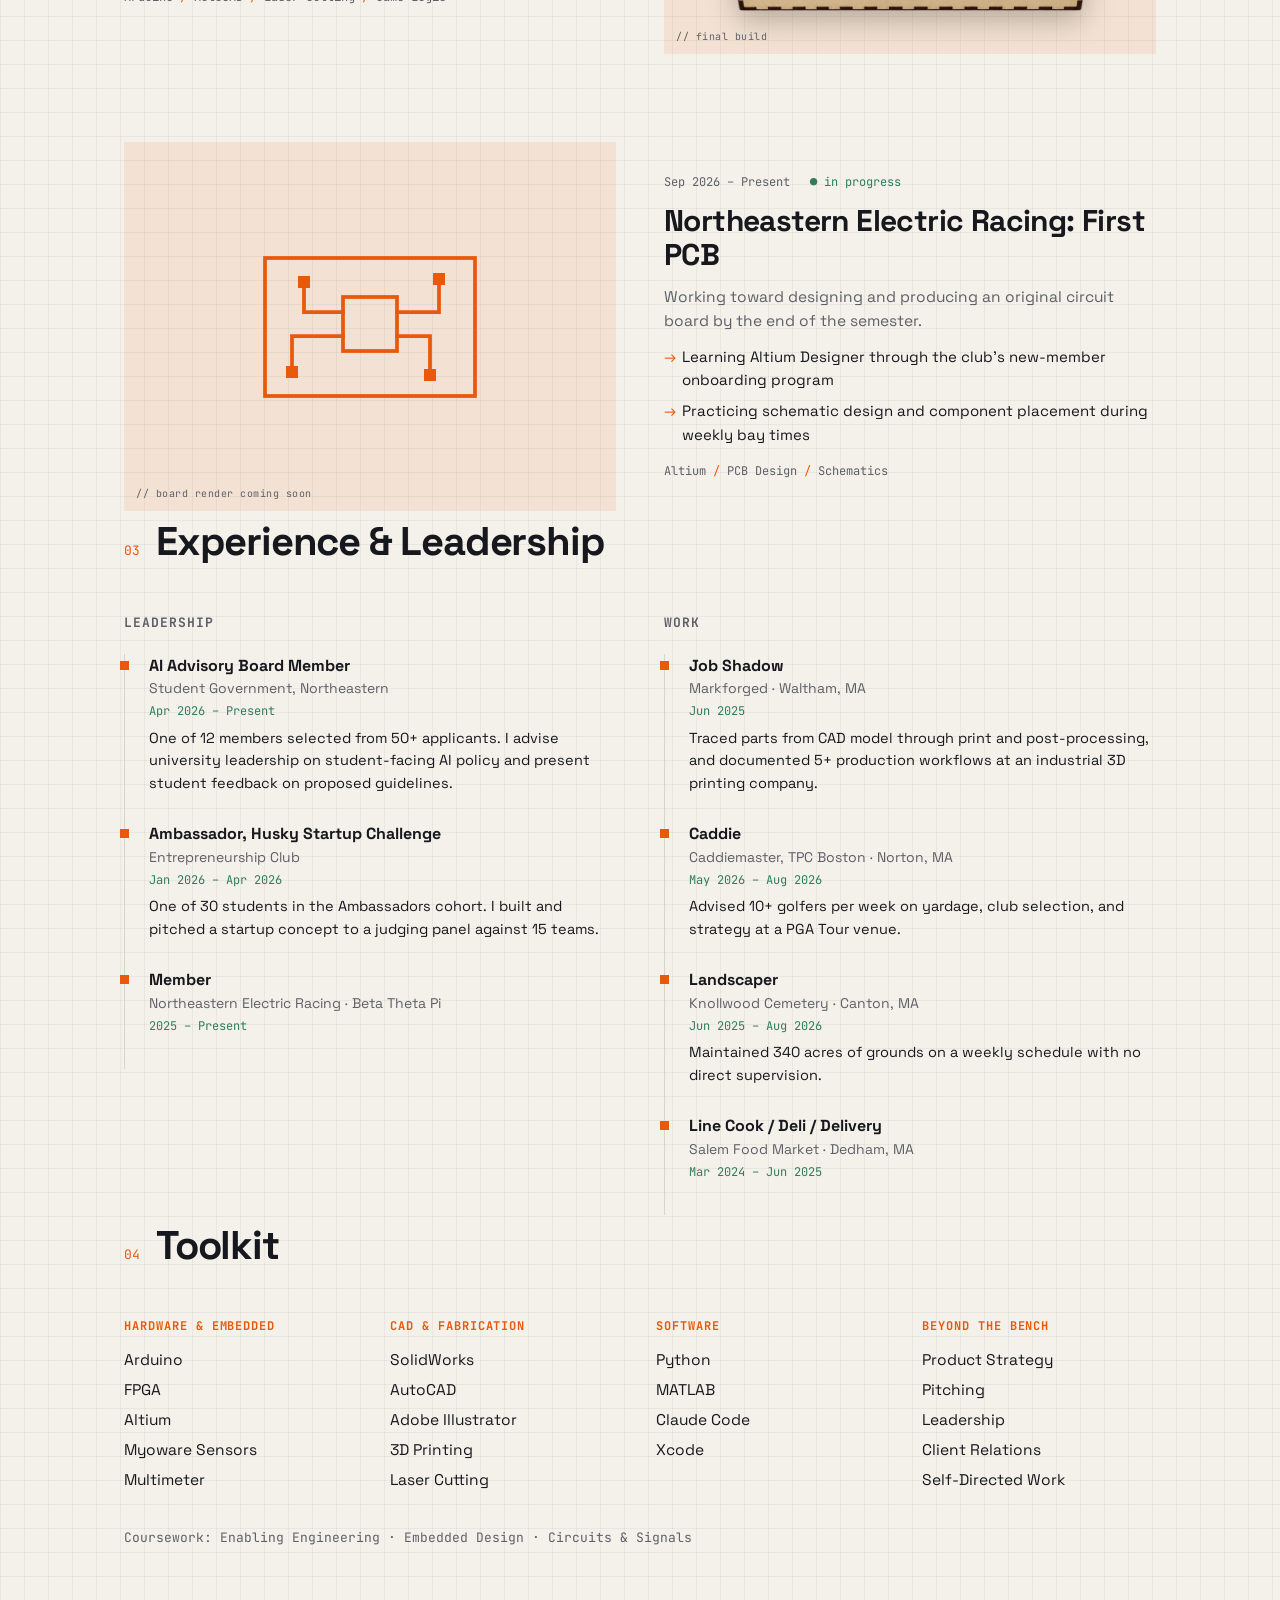
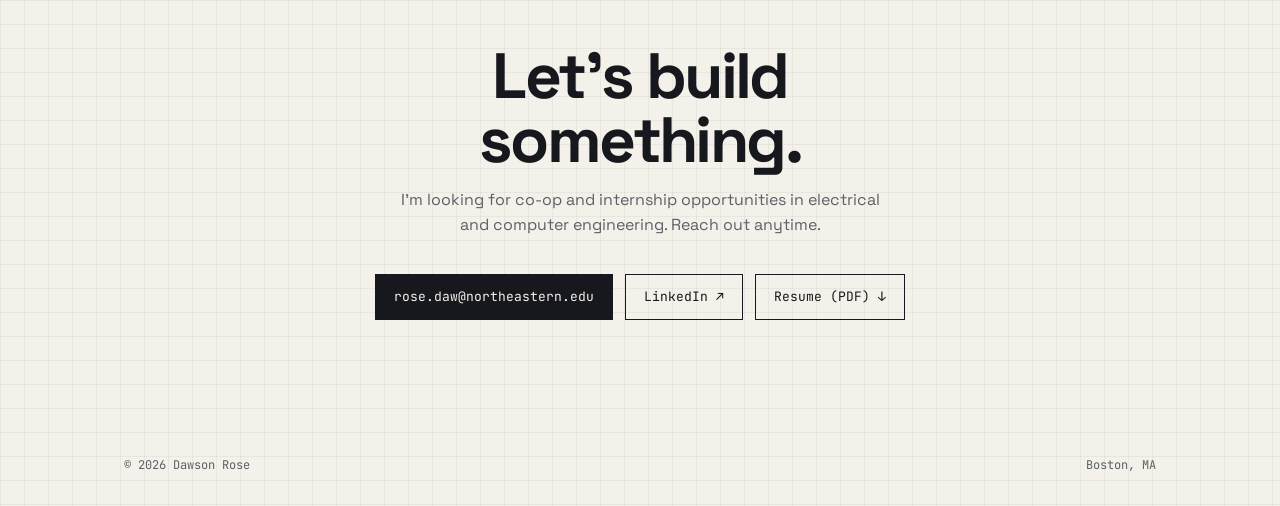
==== commit 45f499d2: "Rewrite Fantasy Stock description in plain words Co-Authored-By: Claude Opus 5.5 <noreply@anthropic." ====
--- a/index.html
+++ b/index.html
@@ -97,9 +97,9 @@
         <span class="ph mono">// screenshots coming soon</span>
       </div>
       <div class="body">
-        <div class="meta mono"><span>Jan 2026 – Present</span><span class="status">● active</span></div>
+        <div class="meta mono"><span>Jan 2026 – Present</span><span class="status">● working prototype</span></div>
         <h3>Fantasy Stock Trading App</h3>
-        <p>A fantasy-football-style iOS app where users draft and manage portfolios of paper equities.</p>
+        <p>Fantasy football, but with stocks. You draft stocks onto a team and compete with your friends to see who can grow their portfolio the most. It's a working prototype, about 10 hours of work away from the App Store.</p>
         <ul>
           <li>Co-founded and built the app in Xcode using Claude Code</li>
           <li>Lead product strategy and pitch development for the Husky Startup Challenge, competing against 15 teams</li>
--- a/styles.css
+++ b/styles.css
@@ -84,7 +84,7 @@
 /* About */
 .about { display: grid; grid-template-columns: 1fr 1.3fr; gap: 48px; align-items: start; }
 .about-side { display: flex; flex-direction: column; gap: 24px; }
-.headshot { width: 100%; max-width: 320px; height: auto; aspect-ratio: 4 / 5; object-fit: cover; display: block; }
+.headshot { width: 100%; max-width: 240px; height: auto; aspect-ratio: 4 / 5; object-fit: cover; display: block; }
 .about-lead { font-size: clamp(24px, 3vw, 32px); line-height: 1.25; letter-spacing: -0.02em; font-weight: 500; }
 .about-body { display: flex; flex-direction: column; gap: 16px; color: var(--muted); font-size: 16.5px; }
 .about-off { font-size: 13px; color: var(--trace); }
@@ -165,7 +165,7 @@
   section { padding: 48px 0; }
   .cols, .about, .project { grid-template-columns: 1fr; }
   .about, .project { gap: 20px; }
-  .headshot { max-width: 240px; }
+  .headshot { max-width: 180px; }
   .projects { gap: 56px; }
   .project:nth-child(even) .visual { order: 0; }
   .specs { gap: 16px 32px; }
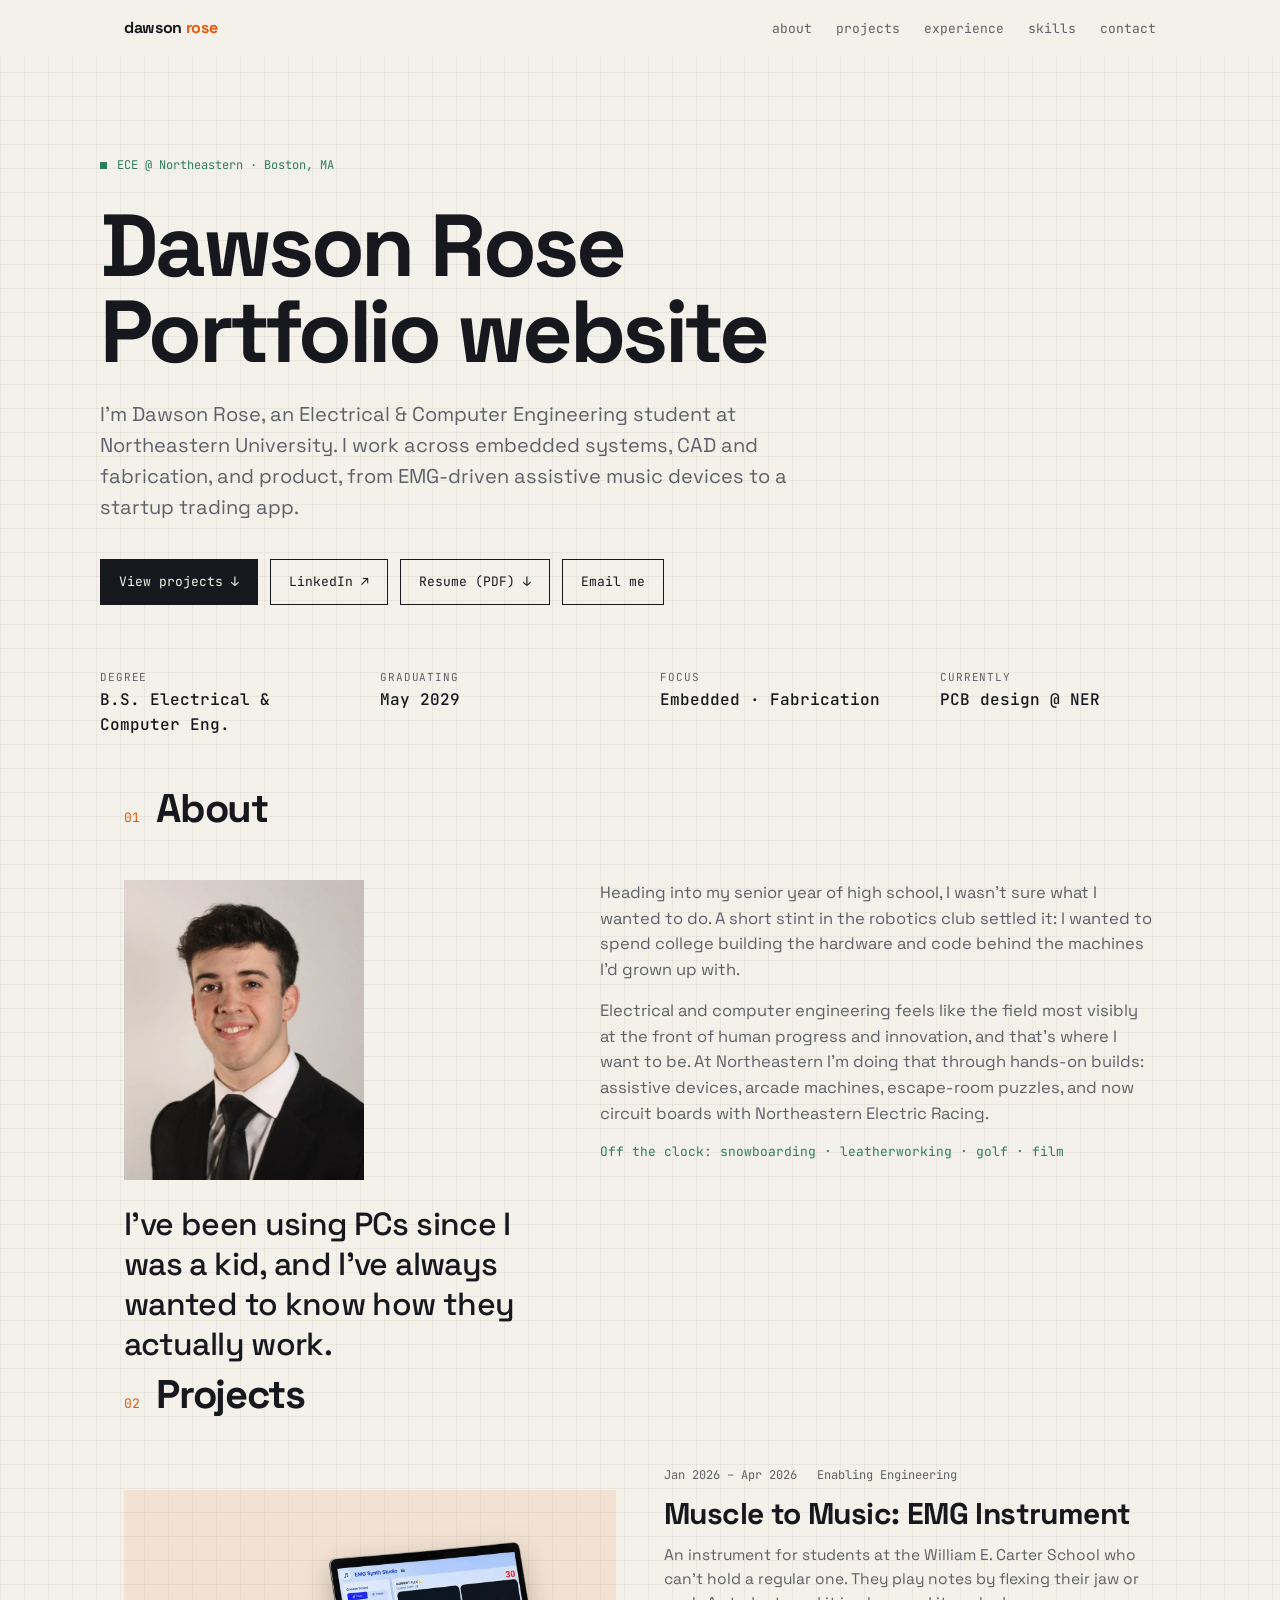
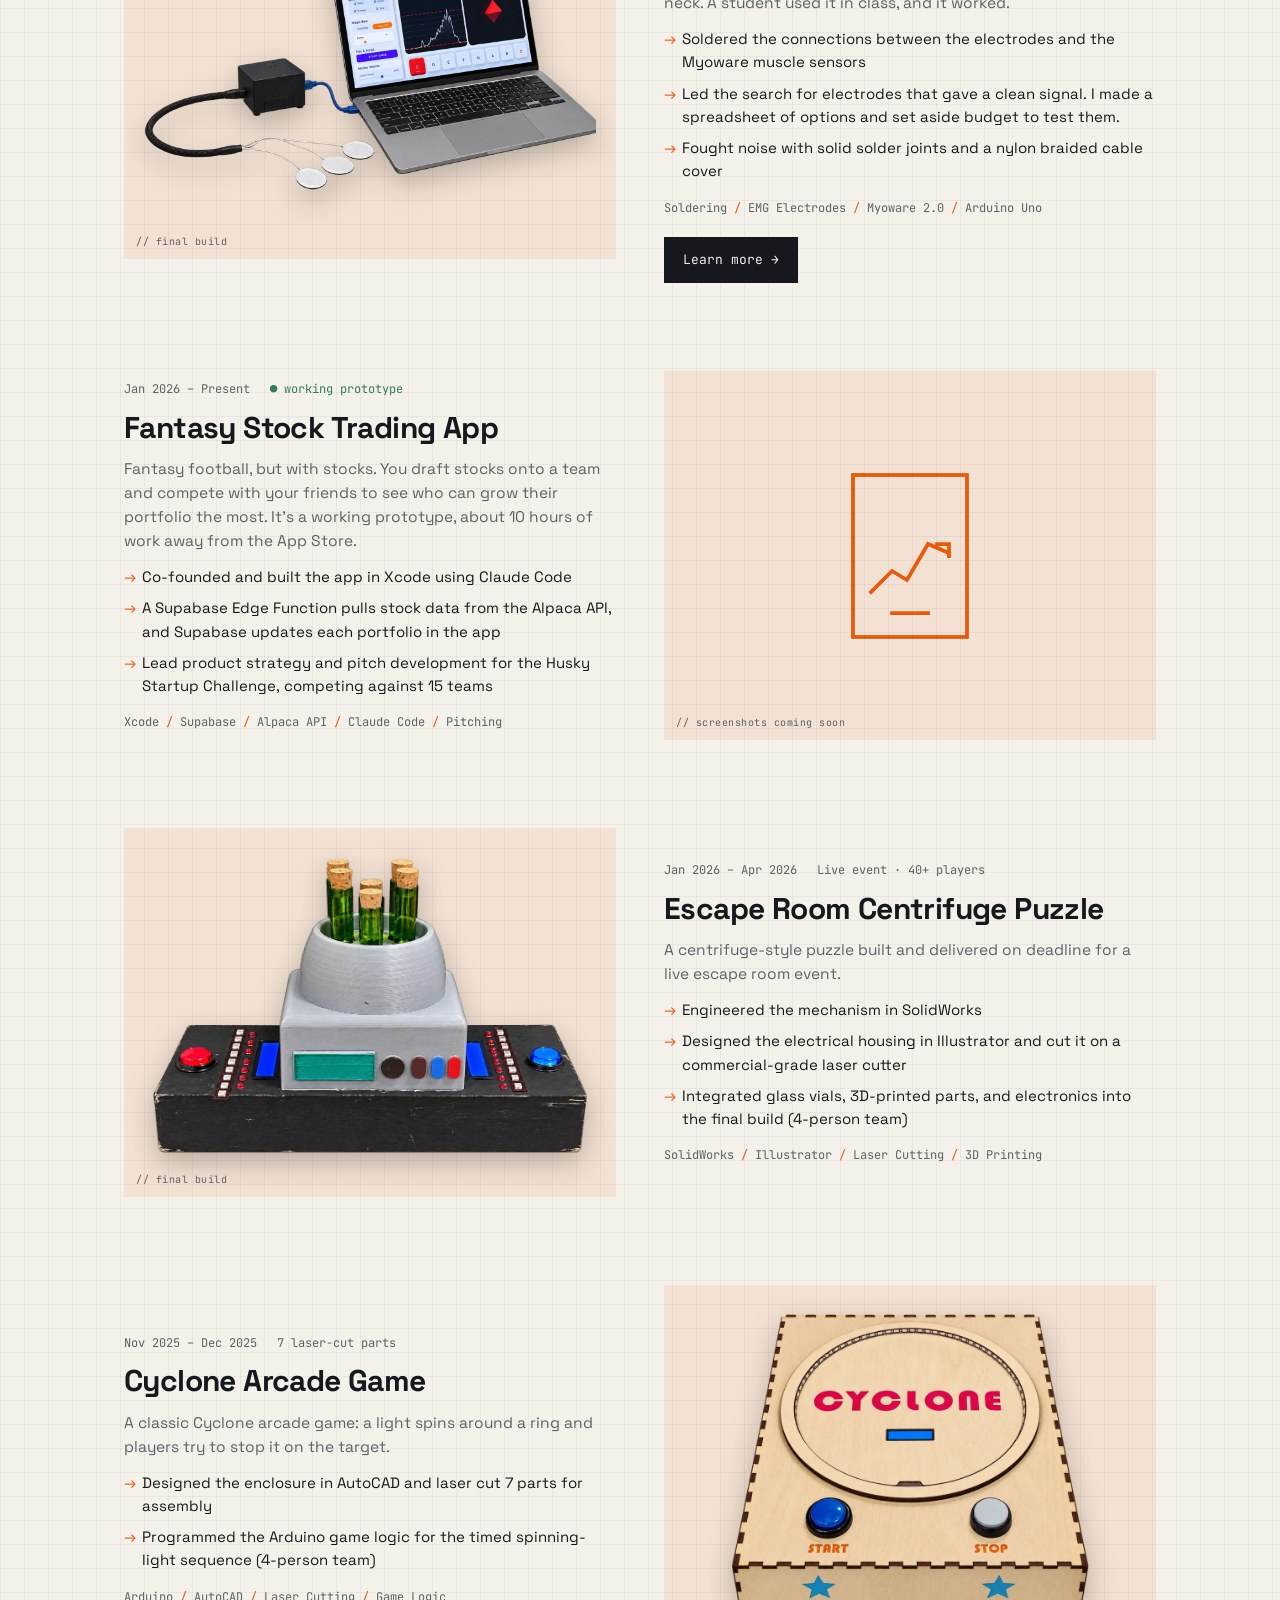
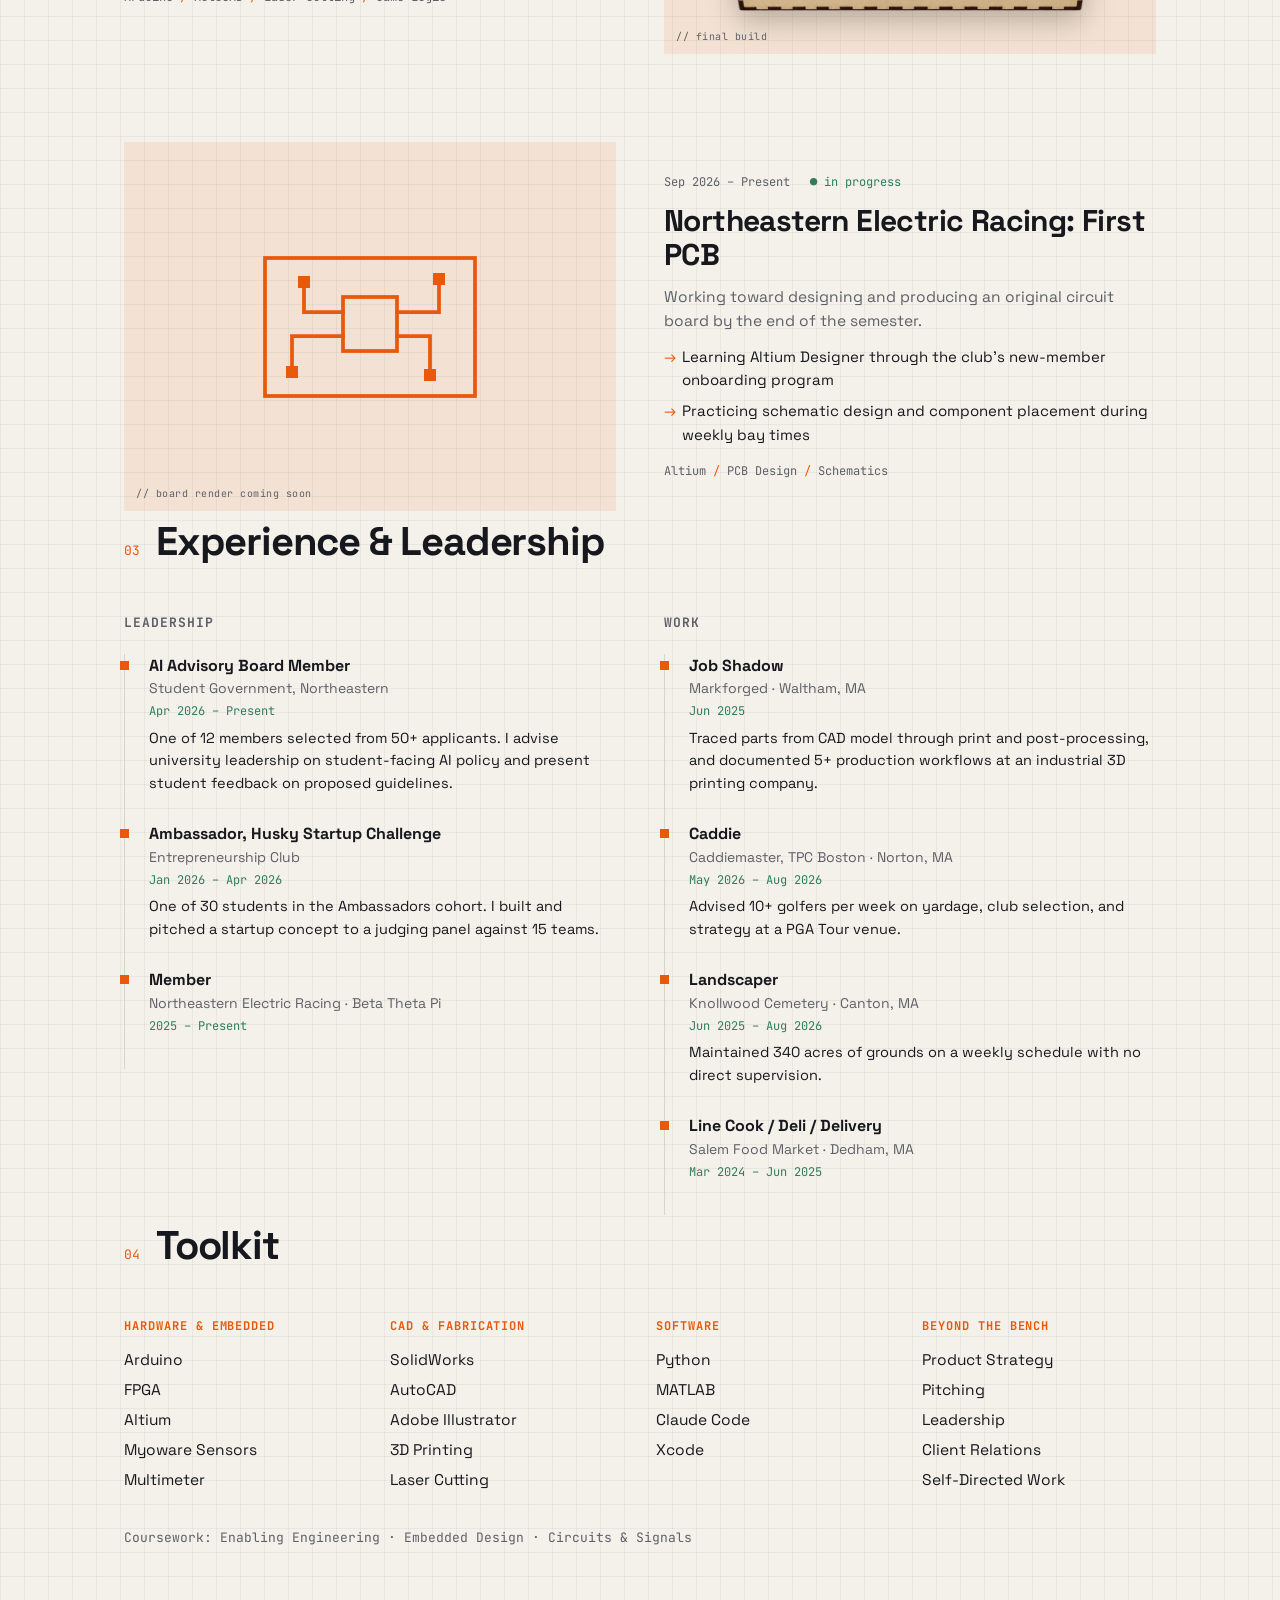
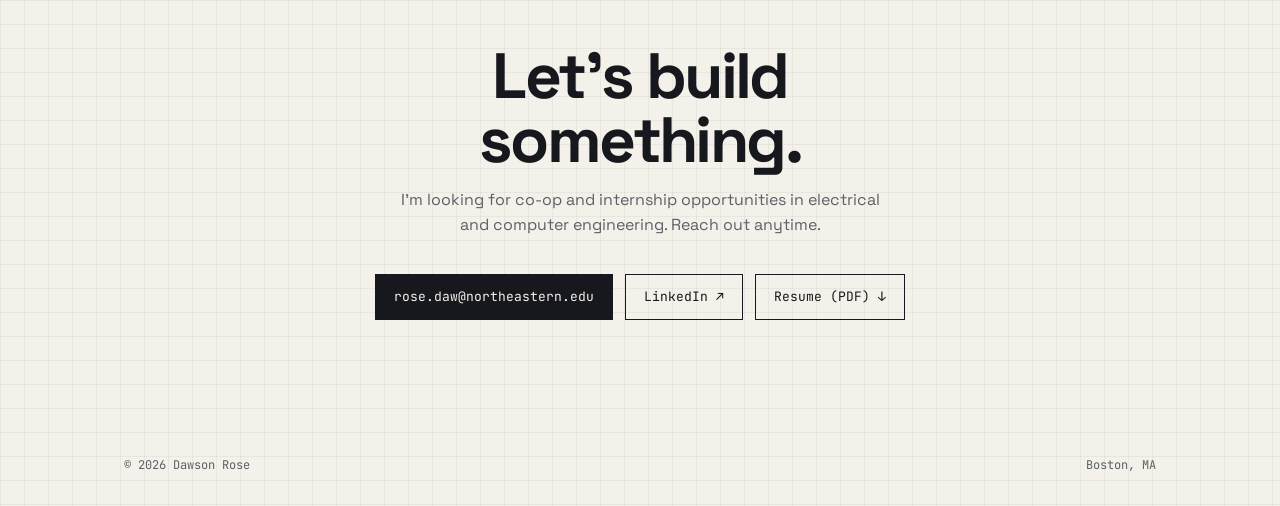
==== commit f6d7d808: "Fantasy Stock: describe the Alpaca + Supabase data flow Co-Authored-By: Claude Opus 5.5 <noreply@ant" ====
--- a/index.html
+++ b/index.html
@@ -102,9 +102,10 @@
         <p>Fantasy football, but with stocks. You draft stocks onto a team and compete with your friends to see who can grow their portfolio the most. It's a working prototype, about 10 hours of work away from the App Store.</p>
         <ul>
           <li>Co-founded and built the app in Xcode using Claude Code</li>
+          <li>A Supabase Edge Function pulls stock data from the Alpaca API, and Supabase updates each portfolio in the app</li>
           <li>Lead product strategy and pitch development for the Husky Startup Challenge, competing against 15 teams</li>
         </ul>
-        <div class="tools mono"><span>Xcode</span><span>Claude Code</span><span>Product Strategy</span><span>Pitching</span></div>
+        <div class="tools mono"><span>Xcode</span><span>Supabase</span><span>Alpaca API</span><span>Claude Code</span><span>Pitching</span></div>
       </div>
     </article>
 
